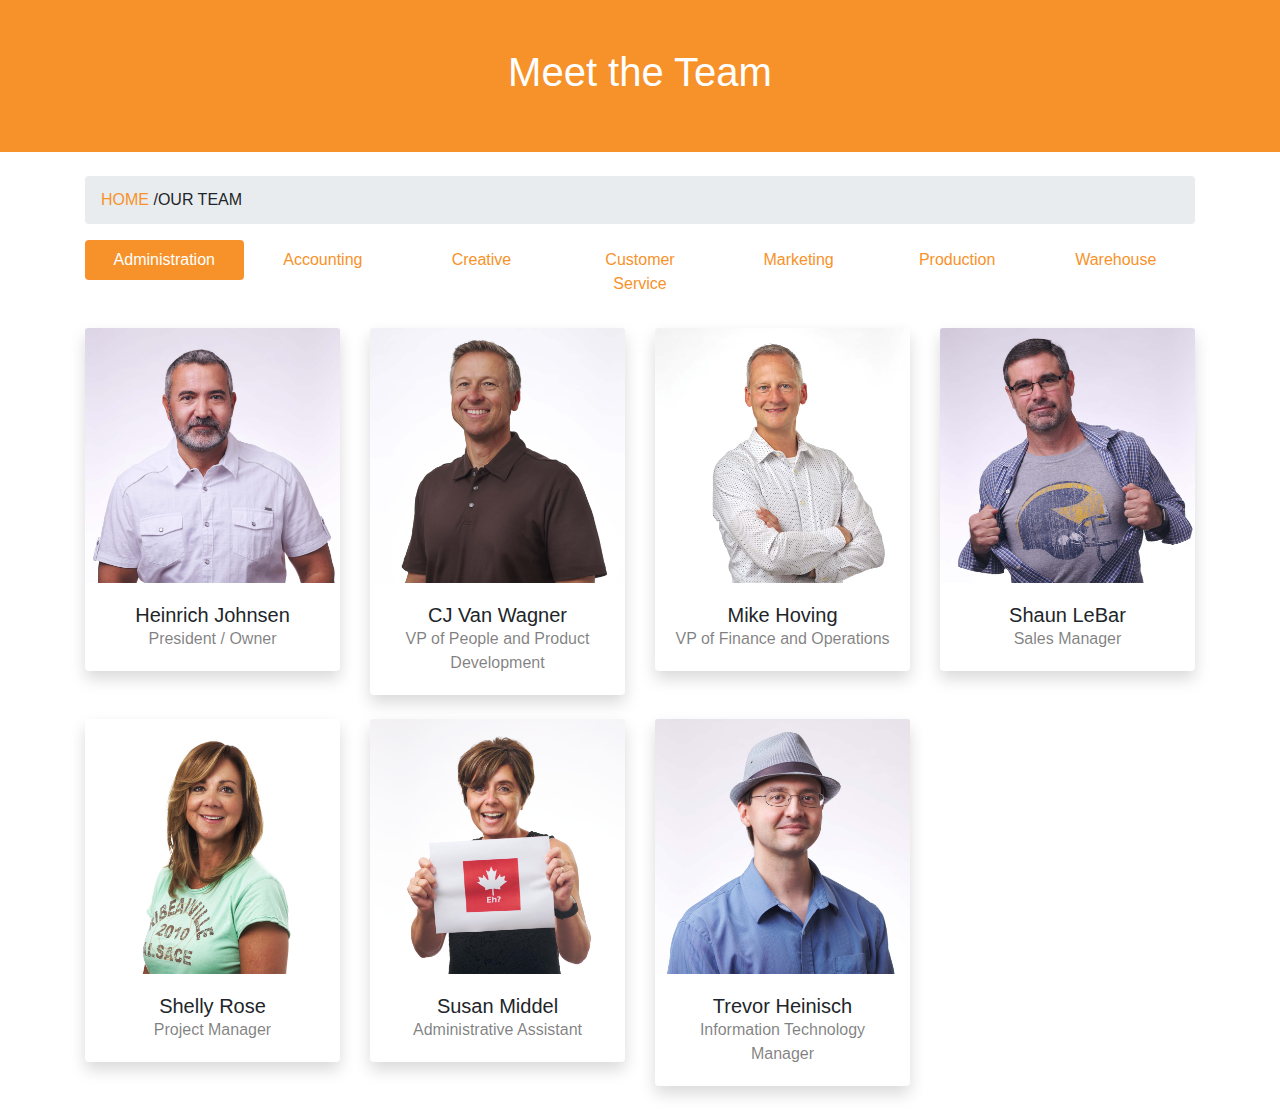
==== index.html @ 10b2dfbf "Add files via upload" ====
<!DOCTYPE html>
<html lang="en">

  <head>
    <!-- Required meta tags -->
    <meta charset="utf-8">
    <meta name="viewport" content="width=device-width, initial-scale=1, shrink-to-fit=no">

    <!-- Bootstrap CSS -->
    <link rel="stylesheet" href="https://stackpath.bootstrapcdn.com/bootstrap/4.3.1/css/bootstrap.min.css" integrity="sha384-ggOyR0iXCbMQv3Xipma34MD+dH/1fQ784/j6cY/iJTQUOhcWr7x9JvoRxT2MZw1T" crossorigin="anonymous">

	
    <link rel="stylesheet" href="style.css">
    <title>Meet the Team</title>
	<link rel="shortcut icon" href="https://www.christianartgifts.com/shopflow/img/favicon.ico">
  </head>
  <body>
  	<style type="text/css">
	    .card .card-img-alt {
	        display: none;
	        z-index: 99;
	    }
	    .card:hover .card-img-alt {
	        display: inline;
	    }
	    .card:hover .card-img-neu {
	        display: none;
	    }
		@media (max-width: 1020px) {
			#navDepartment {
				display: none;
			}
			#navDepartmentMobile {
				display: flex;
			}
		}
		@media (min-width: 1021px) {
			#navDepartment {
				display: flex;
			}
			#navDepartmentMobile {
				display: none;
			}
		}
	</style>
  
    <!-- Header -->
	<header class="bg-primary text-center py-5 mb-4">
	  <div class="container">
	    <h1 class="font-weight-light text-white">Meet the Team</h1>
	  </div>
	</header>
	
	<!-- Page Content -->
	
	<div class="container">
		<div id="banner-breadcrumb-top" class="content-banner banner-breadcrumb-top"></div>
		<ul class="breadcrumb hidden-phone" itemprop="breadcrumb">
            <li>
				<a href="/">HOME</a>
				<span class="divider">/</span>
			</li>
			<li class="active">
				OUR TEAM
			</li>
		</ul>
		<div id="banner-breadcrumb-bottom" class="content-banner banner-breadcrumb-bottom"></div>
		<!-- Desktop Tab Bar -->
		<ul id="navDepartment" class="nav nav-pills nav-justified">
			<li class="nav-item active"><a class="nav-link active" data-toggle="tab" href="#administration">Administration</a></li>
			<li class="nav-item"><a class="nav-link" data-toggle="tab" href="#accounting">Accounting</a></li>
		    <li class="nav-item"><a class="nav-link" data-toggle="tab" href="#creative">Creative</a></li>
		    <li class="nav-item"><a class="nav-link" data-toggle="tab" href="#customerService">Customer Service</a></li>
		    <li class="nav-item"><a class="nav-link" data-toggle="tab" href="#marketing">Marketing</a></li>
		    <li class="nav-item"><a class="nav-link" data-toggle="tab" href="#production">Production</a></li>
		    <li class="nav-item"><a class="nav-link" data-toggle="tab" href="#warehouse">Warehouse</a></li>
		</ul>
		<!-- End Desktop Tab Bar -->
		
		<!-- Mobile Tab Bar -->
		<ul id="navDepartmentMobile" class="nav nav-pills flex-column">
			<li class="nav-item active"><a class="nav-link active" data-toggle="tab" href="#administration">Administration</a></li>
			<li class="nav-item"><a class="nav-link" data-toggle="tab" href="#accounting">Accounting</a></li>
		    <li class="nav-item"><a class="nav-link" data-toggle="tab" href="#creative">Creative</a></li>
		    <li class="nav-item"><a class="nav-link" data-toggle="tab" href="#customerService">Customer Service</a></li>
		    <li class="nav-item"><a class="nav-link" data-toggle="tab" href="#marketing">Marketing</a></li>
		    <li class="nav-item"><a class="nav-link" data-toggle="tab" href="#production">Production</a></li>
		    <li class="nav-item"><a class="nav-link" data-toggle="tab" href="#warehouse">Warehouse</a></li>
		</ul>
		<!-- End Mobile Tab Bar -->
		
		<!-- Pictures -->
		<div class="tab-content">
			<!-- Administration -->
			<div id="administration" class="tab-pane fade in show active">
		  		<div class="row mt-4">
					<!-- Heinrich Johnsen -->
				    <div class="col-xl-3 col-md-6 mb-4">
				  		<div class="card border-0 shadow">
				    		<img src="CAG_EMPLOYEES_HEADSHOTS\administration\HEINRICH_JOHNSEN.jpg" class="card-img-top" alt="...">
				        	<div class="card-body text-center">
				      			<h5 class="card-title mb-0">Heinrich Johnsen</h5>
				      			<div class="card-text text-black-50">President / Owner</div>
				    		</div>
				  		</div>
					</div>
					<!-- CJ Van Wagner -->
				    <div class="col-xl-3 col-md-6 mb-4">
				  		<div class="card border-0 shadow">
				    		<img src="CAG_EMPLOYEES_HEADSHOTS\administration\CJ.jpg" class="card-img-top card-img-neu" alt="...">
				    		<img src="CAG_EMPLOYEES_HEADSHOTS\administration\CJ_2.jpg" class="card-img-top card-img-alt" alt="...">
				        	<div class="card-body text-center">
				      			<h5 class="card-title mb-0">CJ Van Wagner</h5>
				      			<div class="card-text text-black-50">VP of People and Product Development</div>
				    		</div>
				  		</div>
					</div>
					<!-- Mike Hoving -->
				    <div class="col-xl-3 col-md-6 mb-4">
				  		<div class="card border-0 shadow">
				    		<img src="CAG_EMPLOYEES_HEADSHOTS\administration\MIKE_HOVING.jpg" class="card-img-top" alt="...">
				        	<div class="card-body text-center">
				      			<h5 class="card-title mb-0">Mike Hoving</h5>
				      			<div class="card-text text-black-50">VP of Finance and Operations</div>
				    		</div>
				  		</div>
					</div>
					<!-- Shaun LeBar -->
				    <div class="col-xl-3 col-md-6 mb-4">
				  		<div class="card border-0 shadow">
				    		<img src="CAG_EMPLOYEES_HEADSHOTS\administration\SHAUN_LeBAR.jpg" class="card-img-top" alt="...">
				        	<div class="card-body text-center">
				      			<h5 class="card-title mb-0">Shaun LeBar</h5>
				      			<div class="card-text text-black-50">Sales Manager</div>
				    		</div>
				  		</div>
					</div>
					<!-- Shelly Rose -->
				    <div class="col-xl-3 col-md-6 mb-4">
				  		<div class="card border-0 shadow">
				    		<img src="CAG_EMPLOYEES_HEADSHOTS\administration\SHELLY_ROSE.jpg" class="card-img-top card-img-neu" alt="...">
				    		<img src="CAG_EMPLOYEES_HEADSHOTS\administration\SHELLY_ROSE_2.jpg" class="card-img-top card-img-alt" alt="...">
				        	<div class="card-body text-center">
				      			<h5 class="card-title mb-0">Shelly Rose</h5>
				      			<div class="card-text text-black-50">Project Manager</div>
				    		</div>
				  		</div>
					</div>
					<!-- Susan Middel -->
				    <div class="col-xl-3 col-md-6 mb-4">
				  		<div class="card border-0 shadow">
				    		<img src="CAG_EMPLOYEES_HEADSHOTS\administration\SUSAN_MIDDEL.jpg" class="card-img-top" alt="...">
				        	<div class="card-body text-center">
				      			<h5 class="card-title mb-0">Susan Middel</h5>
				      			<div class="card-text text-black-50">Administrative Assistant</div>
				    		</div>
				  		</div>
					</div>
					<!-- Trevor Heinisch -->
				    <div class="col-xl-3 col-md-6 mb-4">
				  		<div class="card border-0 shadow">
				    		<img src="CAG_EMPLOYEES_HEADSHOTS\administration\TREVOR_HEINISCH.jpg" class="card-img-top" alt="...">
				        	<div class="card-body text-center">
				      			<h5 class="card-title mb-0">Trevor Heinisch</h5>
				      			<div class="card-text text-black-50">Information Technology Manager</div>
				    		</div>
				  		</div>
					</div>
				</div>
		    </div>
			<!-- Accounting -->
			<div id="accounting" class="tab-pane fade">
		  		<div class="row mt-4">
					<!-- Evelyn Szczepanik -->
				    <div class="col-xl-3 col-md-6 mb-4">
				  		<div class="card border-0 shadow">
				    		<img src="CAG_EMPLOYEES_HEADSHOTS\accounting\EVELYN_SZXZEPANIK.jpg" class="card-img-top" alt="...">
				        	<div class="card-body text-center">
				      			<h5 class="card-title mb-0">Evelyn Szczepanik</h5>
				      			<div class="card-text text-black-50">Accounts Receivable</div>
				    		</div>
				  		</div>
					</div>
					<!-- Lettie Van Wyk -->
				    <div class="col-xl-3 col-md-6 mb-4">
				  		<div class="card border-0 shadow">
				    		<img src="CAG_EMPLOYEES_HEADSHOTS\accounting\LETTIE_VanWyk.jpg" class="card-img-top" alt="...">
				        	<div class="card-body text-center">
				      			<h5 class="card-title mb-0">Lettie Van Wyk</h5>
				      			<div class="card-text text-black-50">Accounting Assistant</div>
				    		</div>
				  		</div>
					</div>
				</div>
		    </div>
			<!-- Creative -->
			<div id="creative" class="tab-pane fade">
		  		<div class="row mt-4">
					<!-- Allison Sowers -->
				    <div class="col-xl-3 col-md-6 mb-4">
				  		<div class="card border-0 shadow">
				    		<img src="CAG_EMPLOYEES_HEADSHOTS\creative\ALISON_SOWERS.jpg" class="card-img-top" alt="...">
				        	<div class="card-body text-center">
				      			<h5 class="card-title mb-0">Allison Sowers</h5>
				      			<div class="card-text text-black-50">Designer</div>
				    		</div>
				  		</div>
					</div>
					<!-- Brad Miedema -->
				    <div class="col-xl-3 col-md-6 mb-4">
				  		<div class="card border-0 shadow">
				    		<img src="CAG_EMPLOYEES_HEADSHOTS\creative\BRAD_MIEDEMA.jpg" class="card-img-top" alt="...">
				        	<div class="card-body text-center">
				      			<h5 class="card-title mb-0">Brad Miedema</h5>
				      			<div class="card-text text-black-50">Art Director</div>
				    		</div>
				  		</div>
					</div>
					<!-- Erin Simula -->
				    <div class="col-xl-3 col-md-6 mb-4">
				  		<div class="card border-0 shadow">
				    		<img src="CAG_EMPLOYEES_HEADSHOTS\creative\ERIN_SIMULA.jpg" class="card-img-top card-img-neu" alt="...">
				    		<img src="CAG_EMPLOYEES_HEADSHOTS\MUGSHOTS\creative\ERIN_SIMULA.jpg" class="card-img-top card-img-alt" alt="...">
				        	<div class="card-body text-center">
				      			<h5 class="card-title mb-0">Erin Simula</h5>
				      			<div class="card-text text-black-50">Designer</div>
				    		</div>
				  		</div>
					</div>
					<!-- Greg Heck -->
				    <div class="col-xl-3 col-md-6 mb-4">
				  		<div class="card border-0 shadow">
				    		<img src="CAG_EMPLOYEES_HEADSHOTS\creative\GREG_HECK.jpg" class="card-img-top" alt="...">
				        	<div class="card-body text-center">
				      			<h5 class="card-title mb-0">Greg Heck</h5>
				      			<div class="card-text text-black-50">Photographer</div>
				    		</div>
				  		</div>
					</div>
					<!-- Staci Bryant -->
				    <div class="col-xl-3 col-md-6 mb-4">
				  		<div class="card border-0 shadow">
				    		<img src="CAG_EMPLOYEES_HEADSHOTS\creative\STACI_BRYANT.jpg" class="card-img-top card-img-neu" alt="...">
				    		<img src="CAG_EMPLOYEES_HEADSHOTS\creative\STACI_BRYANT_2.jpg" class="card-img-top card-img-alt" alt="...">
				        	<div class="card-body text-center">
				      			<h5 class="card-title mb-0">Staci Bryant</h5>
				      			<div class="card-text text-black-50">Designer / Superwoman</div>
				    		</div>
				  		</div>
					</div>
				</div>
		    </div>
			<!-- Customer Service -->
			<div id="customerService" class="tab-pane fade">
		  		<div class="row mt-4">
					<!-- Christina Okesson -->
				    <div class="col-xl-3 col-md-6 mb-4">
				  		<div class="card border-0 shadow">
				    		<img src="CAG_EMPLOYEES_HEADSHOTS\customerService\CHRISTINA_OKESSON.jpg" class="card-img-top" alt="...">
				        	<div class="card-body text-center">
				      			<h5 class="card-title mb-0">Christina Okesson</h5>
				      			<div class="card-text text-black-50">Customer Service Representative</div>
				    		</div>
				  		</div>
					</div>
					<!-- Erica Yoneyama -->
				    <div class="col-xl-3 col-md-6 mb-4">
				  		<div class="card border-0 shadow">
				    		<img src="CAG_EMPLOYEES_HEADSHOTS\customerService\ERICA_YONEYAMA.jpg" class="card-img-top" alt="...">
				        	<div class="card-body text-center">
				      			<h5 class="card-title mb-0">Erica Yoneyama</h5>
				      			<div class="card-text text-black-50">Customer Service Representative</div>
				    		</div>
				  		</div>
					</div>
					<!-- James Snyder -->
				    <div class="col-xl-3 col-md-6 mb-4">
				  		<div class="card border-0 shadow">
				    		<img src="CAG_EMPLOYEES_HEADSHOTS\customerService\JAMES_SNYDER.jpg" class="card-img-top" alt="...">
				        	<div class="card-body text-center">
				      			<h5 class="card-title mb-0">Jim Snyder</h5>
				      			<div class="card-text text-black-50">Customer Service Representative</div>
				    		</div>
				  		</div>
					</div>
					<!-- Kelly Glancey -->
				    <div class="col-xl-3 col-md-6 mb-4">
				  		<div class="card border-0 shadow">
				    		<img src="CAG_EMPLOYEES_HEADSHOTS\customerService\KELLY_GLANCEY.jpg" class="card-img-top" alt="...">
				        	<div class="card-body text-center">
				      			<h5 class="card-title mb-0">Kelly Glancey</h5>
				      			<div class="card-text text-black-50">Key Accounts Manager</div>
				    		</div>
				  		</div>
					</div>
				</div>
		    </div>
			<!-- Marketing -->
			<div id="marketing" class="tab-pane fade">
		  		<div class="row mt-4">
					<!-- Eden Parker -->
				    <div class="col-xl-3 col-md-6 mb-4">
				  		<div class="card border-0 shadow">
				    		<img src="CAG_EMPLOYEES_HEADSHOTS\marketing\EDEN_PARKER.jpg" class="card-img-top card-img-neu" alt="...">
				    		<img src="CAG_EMPLOYEES_HEADSHOTS\marketing\EDEN_PARKER_2.jpg" class="card-img-top card-img-alt" alt="...">
				        	<div class="card-body text-center">
				      			<h5 class="card-title mb-0">Eden Parker</h5>
				      			<div class="card-text text-black-50">Bibles.net Coordinator</div>
				    		</div>
				  		</div>
					</div>
					<!-- Lisa Rica -->
				    <div class="col-xl-3 col-md-6 mb-4">
				  		<div class="card border-0 shadow">
				    		<img src="CAG_EMPLOYEES_HEADSHOTS\marketing\LISA_RICE.jpg" class="card-img-top" alt="...">
				        	<div class="card-body text-center">
				      			<h5 class="card-title mb-0">Lisa Rice</h5>
				      			<div class="card-text text-black-50">Marketing Manager</div>
				    		</div>
				  		</div>
					</div>
					<!-- Scott Johnson -->
				    <div class="col-xl-3 col-md-6 mb-4">
				  		<div class="card border-0 shadow">
				    		<img src="CAG_EMPLOYEES_HEADSHOTS\marketing\SCOTT_JOHNSON.jpg" class="card-img-top" alt="...">
				        	<div class="card-body text-center">
				      			<h5 class="card-title mb-0">Scott Johnson</h5>
				      			<div class="card-text text-black-50">Marketing Intern</div>
				    		</div>
				  		</div>
					</div>
				</div>
		    </div>
			<!-- Production -->
			<div id="production" class="tab-pane fade">
		  		<div class="row mt-4">
					<!-- Debbie Christensen -->
				    <div class="col-xl-3 col-md-6 mb-4">
				  		<div class="card border-0 shadow">
				    		<img src="CAG_EMPLOYEES_HEADSHOTS\production\DEBBIE_CHRISTENSEN.jpg" class="card-img-top" alt="...">
				        	<div class="card-body text-center">
				      			<h5 class="card-title mb-0">Debbie Christensen</h5>
				      			<div class="card-text text-black-50">Proofreader / Editor</div>
				    		</div>
				  		</div>
					</div>
					<!-- Kathleen Kepley -->
				    <div class="col-xl-3 col-md-6 mb-4">
				  		<div class="card border-0 shadow">
				    		<img src="CAG_EMPLOYEES_HEADSHOTS\production\KATHLEEN_KEPLEY.jpg" class="card-img-top" alt="...">
				        	<div class="card-body text-center">
				      			<h5 class="card-title mb-0">Kathleen Kepley</h5>
				      			<div class="card-text text-black-50">Custom Project Coordinator</div>
				    		</div>
				  		</div>
					</div>
					<!-- Vikki McCallister -->
				    <div class="col-xl-3 col-md-6 mb-4">
				  		<div class="card border-0 shadow">
				    		<img src="CAG_EMPLOYEES_HEADSHOTS\production\VIKKI_McCallister.jpg" class="card-img-top" alt="...">
				        	<div class="card-body text-center">
				      			<h5 class="card-title mb-0">Vikki McCallister</h5>
				      			<div class="card-text text-black-50">Product Manager</div>
				    		</div>
				  		</div>
					</div>
				</div>
		    </div>
			<!-- Warehouse -->
			<div id="warehouse" class="tab-pane fade">
		  		<div class="row mt-4">
					<!-- Alejandra Casimiro -->
				    <div class="col-xl-3 col-md-6 mb-4">
				  		<div class="card border-0 shadow">
				    		<img src="CAG_EMPLOYEES_HEADSHOTS\warehouse\ALEJANDRA_CASIMIRO.jpg" class="card-img-top" alt="...">
				        	<div class="card-body text-center">
				      			<h5 class="card-title mb-0">Alex Casimiro</h5>
				      			<div class="card-text text-black-50">Picker</div>
				    		</div>
				  		</div>
					</div>
					<!-- Cheilyn Villegas -->
				    <div class="col-xl-3 col-md-6 mb-4">
				  		<div class="card border-0 shadow">
				    		<img src="CAG_EMPLOYEES_HEADSHOTS\warehouse\CHEILN_VILLEGAS.jpg" class="card-img-top" alt="...">
				        	<div class="card-body text-center">
				      			<h5 class="card-title mb-0">Cheilyn Villegas</h5>
				      			<div class="card-text text-black-50">Picker</div>
				    		</div>
				  		</div>
					</div>
					<!-- Dan Clawson -->
				    <div class="col-xl-3 col-md-6 mb-4">
				  		<div class="card border-0 shadow">
				    		<img src="CAG_EMPLOYEES_HEADSHOTS\warehouse\DAN_CLAWSON.jpg" class="card-img-top" alt="...">
				        	<div class="card-body text-center">
				      			<h5 class="card-title mb-0">Dan Clawson</h5>
				      			<div class="card-text text-black-50">Shipping Associate</div>
				    		</div>
				  		</div>
					</div>
					<!-- David Carpenter -->
				    <div class="col-xl-3 col-md-6 mb-4">
				  		<div class="card border-0 shadow">
				    		<img src="CAG_EMPLOYEES_HEADSHOTS\warehouse\DAVID_CARPENTER.jpg" class="card-img-top" alt="...">
				        	<div class="card-body text-center">
				      			<h5 class="card-title mb-0">David Carpenter</h5>
				      			<div class="card-text text-black-50">Material Handler</div>
				    		</div>
				  		</div>
					</div>
					<!-- Delores Escobedo -->
				    <div class="col-xl-3 col-md-6 mb-4">
				  		<div class="card border-0 shadow">
				    		<img src="CAG_EMPLOYEES_HEADSHOTS\warehouse\DELORES_ESCOBEDO.jpg" class="card-img-top" alt="...">
				        	<div class="card-body text-center">
				      			<h5 class="card-title mb-0">Dolores Escobedo</h5>
				      			<div class="card-text text-black-50">Picker</div>
				    		</div>
				  		</div>
					</div>
					<!-- Fernando Hernandez -->
				    <div class="col-xl-3 col-md-6 mb-4">
				  		<div class="card border-0 shadow">
				    		<img src="CAG_EMPLOYEES_HEADSHOTS\warehouse\FERNANDO_HERNANDEZ.jpg" class="card-img-top" alt="...">
				        	<div class="card-body text-center">
				      			<h5 class="card-title mb-0">Fernando Hernandez</h5>
				      			<div class="card-text text-black-50">Material Handler</div>
				    		</div>
				  		</div>
					</div>
					<!-- Haslyn Broberg -->
				    <div class="col-xl-3 col-md-6 mb-4">
				  		<div class="card border-0 shadow">
				    		<img src="CAG_EMPLOYEES_HEADSHOTS\warehouse\HASLYN_BROBERG.jpg" class="card-img-top" alt="...">
				        	<div class="card-body text-center">
				      			<h5 class="card-title mb-0">Haslyn Broberg</h5>
				      			<div class="card-text text-black-50">Assembly</div>
				    		</div>
				  		</div>
					</div>
					<!-- Jessica Sanchez -->
				    <div class="col-xl-3 col-md-6 mb-4">
				  		<div class="card border-0 shadow">
				    		<img src="CAG_EMPLOYEES_HEADSHOTS\warehouse\JESSICA_SANCHEZ.jpg" class="card-img-top" alt="...">
				        	<div class="card-body text-center">
				      			<h5 class="card-title mb-0">Jessica Sanchez</h5>
				      			<div class="card-text text-black-50">Picker</div>
				    		</div>
				  		</div>
					</div>
					<!-- James Catalano -->
				    <div class="col-xl-3 col-md-6 mb-4">
				  		<div class="card border-0 shadow">
				    		<img src="CAG_EMPLOYEES_HEADSHOTS\warehouse\JAMES_CATALANO.jpg" class="card-img-top" alt="...">
				        	<div class="card-body text-center">
				      			<h5 class="card-title mb-0">Jim Catalano</h5>
				      			<div class="card-text text-black-50">Senior Order Picker</div>
				    		</div>
				  		</div>
					</div>
					<!-- Jimmy Woosley -->
				    <div class="col-xl-3 col-md-6 mb-4">
				  		<div class="card border-0 shadow">
				    		<img src="CAG_EMPLOYEES_HEADSHOTS\warehouse\JIMMY_WOOSLEY.jpg" class="card-img-top" alt="...">
				        	<div class="card-body text-center">
				      			<h5 class="card-title mb-0">Jim Woosley</h5>
				      			<div class="card-text text-black-50">Material Handler</div>
				    		</div>
				  		</div>
					</div>
					<!-- Jorge Nieves -->
				    <div class="col-xl-3 col-md-6 mb-4">
				  		<div class="card border-0 shadow">
				    		<img src="CAG_EMPLOYEES_HEADSHOTS\warehouse\JORGE_NIEVES.jpg" class="card-img-top" alt="...">
				        	<div class="card-body text-center">
				      			<h5 class="card-title mb-0">Jorge Nieves</h5>
				      			<div class="card-text text-black-50">Forklift Operator</div>
				    		</div>
				  		</div>
					</div>
					<!-- Juana Moreno -->
				    <div class="col-xl-3 col-md-6 mb-4">
				  		<div class="card border-0 shadow">
				    		<img src="CAG_EMPLOYEES_HEADSHOTS\warehouse\JUANA_MORENO.jpg" class="card-img-top" alt="...">
				        	<div class="card-body text-center">
				      			<h5 class="card-title mb-0">Juana Moreno</h5>
				      			<div class="card-text text-black-50">Picker</div>
				    		</div>
				  		</div>
					</div>
					<!-- Julia Amado -->
				    <div class="col-xl-3 col-md-6 mb-4">
				  		<div class="card border-0 shadow">
				    		<img src="CAG_EMPLOYEES_HEADSHOTS\warehouse\JULIA_AMADO.jpg" class="card-img-top" alt="...">
				        	<div class="card-body text-center">
				      			<h5 class="card-title mb-0">Julia Amado</h5>
				      			<div class="card-text text-black-50">Picker</div>
				    		</div>
				  		</div>
					</div>
					<!-- Laurie Wieringa -->
				    <div class="col-xl-3 col-md-6 mb-4">
				  		<div class="card border-0 shadow">
				    		<img src="CAG_EMPLOYEES_HEADSHOTS\warehouse\LAURIE_WIERINGA.jpg" class="card-img-top" alt="...">
				        	<div class="card-body text-center">
				      			<h5 class="card-title mb-0">Laurie Wieringa</h5>
				      			<div class="card-text text-black-50">Receiving</div>
				    		</div>
				  		</div>
					</div>
					<!-- Luis Diaz -->
				    <div class="col-xl-3 col-md-6 mb-4">
				  		<div class="card border-0 shadow">
				    		<img src="CAG_EMPLOYEES_HEADSHOTS\warehouse\LUIS_DIAZ.jpg" class="card-img-top" alt="...">
				        	<div class="card-body text-center">
				      			<h5 class="card-title mb-0">Luis Diaz</h5>
				      			<div class="card-text text-black-50">Picker</div>
				    		</div>
				  		</div>
					</div>
					<!-- Maria Carpenter -->
				    <div class="col-xl-3 col-md-6 mb-4">
				  		<div class="card border-0 shadow">
				    		<img src="CAG_EMPLOYEES_HEADSHOTS\warehouse\MARIA_CARPENTER.jpg" class="card-img-top" alt="...">
				        	<div class="card-body text-center">
				      			<h5 class="card-title mb-0">Maria Carpenter</h5>
				      			<div class="card-text text-black-50">Assembly</div>
				    		</div>
				  		</div>
					</div>
					<!-- Matt Hayre -->
				    <div class="col-xl-3 col-md-6 mb-4">
				  		<div class="card border-0 shadow">
				    		<img src="CAG_EMPLOYEES_HEADSHOTS\warehouse\MATT_HAYRE.jpg" class="card-img-top" alt="...">
				        	<div class="card-body text-center">
				      			<h5 class="card-title mb-0">Matt Hayre</h5>
				      			<div class="card-text text-black-50">Inventory Lead</div>
				    		</div>
				  		</div>
					</div>
					<!-- Myriam Oquendo -->
				    <div class="col-xl-3 col-md-6 mb-4">
				  		<div class="card border-0 shadow">
				    		<img src="CAG_EMPLOYEES_HEADSHOTS\warehouse\MYRIAM_OQUENDO.jpg" class="card-img-top" alt="...">
				        	<div class="card-body text-center">
				      			<h5 class="card-title mb-0">Myriam Oquendo</h5>
				      			<div class="card-text text-black-50">Shipping</div>
				    		</div>
				  		</div>
					</div>
					<!-- Nancy Kershaw -->
				    <div class="col-xl-3 col-md-6 mb-4">
				  		<div class="card border-0 shadow">
				    		<img src="CAG_EMPLOYEES_HEADSHOTS\warehouse\NANCY_KERSHAW.jpg" class="card-img-top" alt="...">
				        	<div class="card-body text-center">
				      			<h5 class="card-title mb-0">Nancy Kershaw</h5>
				      			<div class="card-text text-black-50">Shipping</div>
				    		</div>
				  		</div>
					</div>
					<!-- Edward Herbert -->
				    <div class="col-xl-3 col-md-6 mb-4">
				  		<div class="card border-0 shadow">
				    		<img src="CAG_EMPLOYEES_HEADSHOTS\warehouse\EDWARD_HERBERT.jpg" class="card-img-top" alt="...">
				        	<div class="card-body text-center">
				      			<h5 class="card-title mb-0">Ned Herbert</h5>
				      			<div class="card-text text-black-50">Packer</div>
				    		</div>
				  		</div>
					</div>
					<!-- Rafe Kiely -->
				    <div class="col-xl-3 col-md-6 mb-4">
				  		<div class="card border-0 shadow">
				    		<img src="CAG_EMPLOYEES_HEADSHOTS\warehouse\RAFE_KIELY.jpg" class="card-img-top" alt="...">
				        	<div class="card-body text-center">
				      			<h5 class="card-title mb-0">Rafe Kiely</h5>
				      			<div class="card-text text-black-50">Logistics Analyst</div>
				    		</div>
				  		</div>
					</div>
					<!-- Ron Wisser -->
				    <div class="col-xl-3 col-md-6 mb-4">
				  		<div class="card border-0 shadow">
				    		<img src="CAG_EMPLOYEES_HEADSHOTS\warehouse\RON_WISSER_2.jpg" class="card-img-top card-img-neu" alt="...">
				    		<img src="CAG_EMPLOYEES_HEADSHOTS\warehouse\RON_WISSER.jpg" class="card-img-top card-img-alt" alt="...">
				        	<div class="card-body text-center">
				      			<h5 class="card-title mb-0">Ron Wisser</h5>
				      			<div class="card-text text-black-50">Warehouse Manager</div>
				    		</div>
				  		</div>
					</div>
					<!-- Rosa Ornelas -->
				    <div class="col-xl-3 col-md-6 mb-4">
				  		<div class="card border-0 shadow">
				    		<img src="CAG_EMPLOYEES_HEADSHOTS\warehouse\ROSA_ORNELAS.jpg" class="card-img-top" alt="...">
				        	<div class="card-body text-center">
				      			<h5 class="card-title mb-0">Rosa Ornelas</h5>
				      			<div class="card-text text-black-50">Assembly</div>
				    		</div>
				  		</div>
					</div>
					<!-- Rosemary Aguilar -->
				    <div class="col-xl-3 col-md-6 mb-4">
				  		<div class="card border-0 shadow">
				    		<img src="CAG_EMPLOYEES_HEADSHOTS\warehouse\ROSEMARY_AGUILAR.jpg" class="card-img-top" alt="...">
				        	<div class="card-body text-center">
				      			<h5 class="card-title mb-0">Rosemary Aguilar</h5>
				      			<div class="card-text text-black-50">Picker</div>
				    		</div>
				  		</div>
					</div>
					<!-- Susan Urbin -->
				    <div class="col-xl-3 col-md-6 mb-4">
				  		<div class="card border-0 shadow">
				    		<img src="CAG_EMPLOYEES_HEADSHOTS\warehouse\SUSAN_URBIN.jpg" class="card-img-top" alt="...">
				        	<div class="card-body text-center">
				      			<h5 class="card-title mb-0">Susan Urbin</h5>
				      			<div class="card-text text-black-50">Picker</div>
				    		</div>
				  		</div>
					</div>
				</div>
		    </div>
			<!-- End Pictures -->
		</div>
	</div>
	
    <script src="https://code.jquery.com/jquery-3.3.1.slim.min.js" integrity="sha384-q8i/X+965DzO0rT7abK41JStQIAqVgRVzpbzo5smXKp4YfRvH+8abtTE1Pi6jizo" crossorigin="anonymous"></script>
    <script src="https://cdnjs.cloudflare.com/ajax/libs/popper.js/1.14.7/umd/popper.min.js" integrity="sha384-UO2eT0CpHqdSJQ6hJty5KVphtPhzWj9WO1clHTMGa3JDZwrnQq4sF86dIHNDz0W1" crossorigin="anonymous"></script>
    <script src="https://stackpath.bootstrapcdn.com/bootstrap/4.3.1/js/bootstrap.min.js" integrity="sha384-JjSmVgyd0p3pXB1rRibZUAYoIIy6OrQ6VrjIEaFf/nJGzIxFDsf4x0xIM+B07jRM" crossorigin="anonymous"></script>
	<script type="text/javascript" src="bootstrap-tabcollapse.js"></script>
	<script type="text/javascript">
		$(window).on('resize scroll load unload', function(){
      		var win = $(this); //this = window
      		if ($(window).width() < 1020) {
   				$('#navDepartmentVoid').tabCollapse();
			}
		});
	</script>
  </body>
</html>
---- style.css ----
.bg-primary {
	background-color: #F7922B!important;
}
.nav-pills .nav-link.active, .nav-pills .show>.nav-link {
    color: #fff;
    background-color: #F7922B!important;
}
a {
    color: #F7922B;
    text-decoration: none;
    background-color: transparent;
}
	a:hover {
	    color: #F7922B;
	    text-decoration: underline;
	}

.segmented-control {
  position: relative;
  display: inline-block;
  border: 1px solid currentColor;
  font-style: normal;
  font-weight: normal;
  text-decoration: none;
  overflow: hidden;
  margin: .8em auto;
  -moz-border-radius: 2px;
  -webkit-border-radius: 2px;
  border-radius: 2px;
  -moz-box-sizing: border-box;
  -webkit-box-sizing: border-box;
  box-sizing: border-box;
  -moz-user-select: -moz-none;
  -ms-user-select: none;
  -webkit-user-select: none;
  user-select: none;
  -moz-transition-duration: 0.8s;
  -o-transition-duration: 0.8s;
  -webkit-transition-duration: 0.8s;
  transition-duration: 0.8s;
  -moz-transition-timing-function: cubic-bezier(0.445, 0.05, 0.55, 0.95);
  -o-transition-timing-function: cubic-bezier(0.445, 0.05, 0.55, 0.95);
  -webkit-transition-timing-function: cubic-bezier(0.445, 0.05, 0.55, 0.95);
  transition-timing-function: cubic-bezier(0.445, 0.05, 0.55, 0.95);
  -webkit-tap-highlight-color: transparent;
}
.segmented-control > input {
  position: absolute;
  left: -10000px;
  opacity: 0;
}
.segmented-control > input[type='checkbox'] ~ label {
  -moz-transition-duration: 0;
  -o-transition-duration: 0;
  -webkit-transition-duration: 0;
  transition-duration: 0;
}
.segmented-control > input[type='checkbox'] ~ label:before {
  opacity: 0;
}
.segmented-control > input:disabled:nth-child(1) ~ label:nth-of-type(1) {
  opacity: 0.3;
  cursor: not-allowed;
}
.segmented-control > input:nth-child(1):checked ~ label:nth-of-type(1):after, .segmented-control > input:nth-child(1):checked ~ label:nth-of-type(1):before {
  opacity: 1;
}
.segmented-control > input:nth-child(1):checked ~ label:first-of-type:nth-last-of-type(1):after, .segmented-control > input:nth-child(1):checked ~ label:first-of-type:nth-last-of-type(1):before, .segmented-control > input:nth-child(1):checked ~ label:first-of-type:nth-last-of-type(1) ~ label:after, .segmented-control > input:nth-child(1):checked ~ label:first-of-type:nth-last-of-type(1) ~ label:before {
  left: 0%;
}
.segmented-control > input:nth-child(1):checked ~ label:first-of-type:nth-last-of-type(2):after, .segmented-control > input:nth-child(1):checked ~ label:first-of-type:nth-last-of-type(2):before, .segmented-control > input:nth-child(1):checked ~ label:first-of-type:nth-last-of-type(2) ~ label:after, .segmented-control > input:nth-child(1):checked ~ label:first-of-type:nth-last-of-type(2) ~ label:before {
  left: 0%;
}
.segmented-control > input:nth-child(1):checked ~ label:first-of-type:nth-last-of-type(3):after, .segmented-control > input:nth-child(1):checked ~ label:first-of-type:nth-last-of-type(3):before, .segmented-control > input:nth-child(1):checked ~ label:first-of-type:nth-last-of-type(3) ~ label:after, .segmented-control > input:nth-child(1):checked ~ label:first-of-type:nth-last-of-type(3) ~ label:before {
  left: 0%;
}
.segmented-control > input:nth-child(1):checked ~ label:first-of-type:nth-last-of-type(4):after, .segmented-control > input:nth-child(1):checked ~ label:first-of-type:nth-last-of-type(4):before, .segmented-control > input:nth-child(1):checked ~ label:first-of-type:nth-last-of-type(4) ~ label:after, .segmented-control > input:nth-child(1):checked ~ label:first-of-type:nth-last-of-type(4) ~ label:before {
  left: 0%;
}
.segmented-control > input:disabled:nth-child(2) ~ label:nth-of-type(2) {
  opacity: 0.3;
  cursor: not-allowed;
}
.segmented-control > input:nth-child(2):checked ~ label:nth-of-type(2):after, .segmented-control > input:nth-child(2):checked ~ label:nth-of-type(2):before {
  opacity: 1;
}
.segmented-control > input:nth-child(2):checked ~ label:first-of-type:nth-last-of-type(2):after, .segmented-control > input:nth-child(2):checked ~ label:first-of-type:nth-last-of-type(2):before, .segmented-control > input:nth-child(2):checked ~ label:first-of-type:nth-last-of-type(2) ~ label:after, .segmented-control > input:nth-child(2):checked ~ label:first-of-type:nth-last-of-type(2) ~ label:before {
  left: 50%;
}
.segmented-control > input:nth-child(2):checked ~ label:first-of-type:nth-last-of-type(3):after, .segmented-control > input:nth-child(2):checked ~ label:first-of-type:nth-last-of-type(3):before, .segmented-control > input:nth-child(2):checked ~ label:first-of-type:nth-last-of-type(3) ~ label:after, .segmented-control > input:nth-child(2):checked ~ label:first-of-type:nth-last-of-type(3) ~ label:before {
  left: 33.33333%;
}
.segmented-control > input:nth-child(2):checked ~ label:first-of-type:nth-last-of-type(4):after, .segmented-control > input:nth-child(2):checked ~ label:first-of-type:nth-last-of-type(4):before, .segmented-control > input:nth-child(2):checked ~ label:first-of-type:nth-last-of-type(4) ~ label:after, .segmented-control > input:nth-child(2):checked ~ label:first-of-type:nth-last-of-type(4) ~ label:before {
  left: 25%;
}
.segmented-control > input:disabled:nth-child(3) ~ label:nth-of-type(3) {
  opacity: 0.3;
  cursor: not-allowed;
}
.segmented-control > input:nth-child(3):checked ~ label:nth-of-type(3):after, .segmented-control > input:nth-child(3):checked ~ label:nth-of-type(3):before {
  opacity: 1;
}
.segmented-control > input:nth-child(3):checked ~ label:first-of-type:nth-last-of-type(3):after, .segmented-control > input:nth-child(3):checked ~ label:first-of-type:nth-last-of-type(3):before, .segmented-control > input:nth-child(3):checked ~ label:first-of-type:nth-last-of-type(3) ~ label:after, .segmented-control > input:nth-child(3):checked ~ label:first-of-type:nth-last-of-type(3) ~ label:before {
  left: 66.66667%;
}
.segmented-control > input:nth-child(3):checked ~ label:first-of-type:nth-last-of-type(4):after, .segmented-control > input:nth-child(3):checked ~ label:first-of-type:nth-last-of-type(4):before, .segmented-control > input:nth-child(3):checked ~ label:first-of-type:nth-last-of-type(4) ~ label:after, .segmented-control > input:nth-child(3):checked ~ label:first-of-type:nth-last-of-type(4) ~ label:before {
  left: 50%;
}
.segmented-control > input:disabled:nth-child(4) ~ label:nth-of-type(4) {
  opacity: 0.3;
  cursor: not-allowed;
}
.segmented-control > input:nth-child(4):checked ~ label:nth-of-type(4):after, .segmented-control > input:nth-child(4):checked ~ label:nth-of-type(4):before {
  opacity: 1;
}
.segmented-control > input:nth-child(4):checked ~ label:first-of-type:nth-last-of-type(4):after, .segmented-control > input:nth-child(4):checked ~ label:first-of-type:nth-last-of-type(4):before, .segmented-control > input:nth-child(4):checked ~ label:first-of-type:nth-last-of-type(4) ~ label:after, .segmented-control > input:nth-child(4):checked ~ label:first-of-type:nth-last-of-type(4) ~ label:before {
  left: 75%;
}
.segmented-control > label {
  display: inline-block;
  padding: 0 .71em;
  cursor: pointer;
  float: left;
  line-height: 3em;
  font-style: inherit;
  font-weight: inherit;
  text-decoration: inherit;
  -moz-transition-property: none;
  -o-transition-property: none;
  -webkit-transition-property: none;
  transition-property: none;
  -moz-transition-duration: inherit;
  -o-transition-duration: inherit;
  -webkit-transition-duration: inherit;
  transition-duration: inherit;
  -moz-transition-timing-function: inherit;
  -o-transition-timing-function: inherit;
  -webkit-transition-timing-function: inherit;
  transition-timing-function: inherit;
}
.segmented-control > label:before, .segmented-control > label:after {
  position: absolute;
  left: 0;
  top: 0;
  width: 100%;
  height: 100%;
  pointer-events: none;
}
.segmented-control > label:after {
  color: white;
  content: attr(data-value);
  text-align: center;
  padding: inherit;
  z-index: 10;
  font-style: inherit;
  text-decoration: inherit;
  font-weight: inherit;
  opacity: 0;
  -moz-transition-property: opacity, left;
  -o-transition-property: opacity, left;
  -webkit-transition-property: opacity, left;
  transition-property: opacity, left;
  -moz-transition-duration: inherit;
  -o-transition-duration: inherit;
  -webkit-transition-duration: inherit;
  transition-duration: inherit;
  -moz-transition-timing-function: inherit;
  -o-transition-timing-function: inherit;
  -webkit-transition-timing-function: inherit;
  transition-timing-function: inherit;
}
.segmented-control > label:after, .segmented-control > label {
  text-align: center;
  text-overflow: ellipsis;
  white-space: nowrap;
  overflow: hidden;
  -moz-box-sizing: border-box;
  -webkit-box-sizing: border-box;
  box-sizing: border-box;
}
.segmented-control > label:before {
  content: '';
  color: inherit;
  background: currentColor;
  -moz-transition-property: left;
  -o-transition-property: left;
  -webkit-transition-property: left;
  transition-property: left;
  -moz-transition-duration: inherit;
  -o-transition-duration: inherit;
  -webkit-transition-duration: inherit;
  transition-duration: inherit;
  -moz-transition-timing-function: inherit;
  -o-transition-timing-function: inherit;
  -webkit-transition-timing-function: inherit;
  transition-timing-function: inherit;
}
.segmented-control > label:first-of-type:nth-last-of-type(1), .segmented-control > label:first-of-type:nth-last-of-type(1):after, .segmented-control > label:first-of-type:nth-last-of-type(1):before, .segmented-control > label:first-of-type:nth-last-of-type(1) ~ label, .segmented-control > label:first-of-type:nth-last-of-type(1) ~ label:after, .segmented-control > label:first-of-type:nth-last-of-type(1) ~ label:before {
  width: 100%;
}
.segmented-control > label:first-of-type:nth-last-of-type(2), .segmented-control > label:first-of-type:nth-last-of-type(2):after, .segmented-control > label:first-of-type:nth-last-of-type(2):before, .segmented-control > label:first-of-type:nth-last-of-type(2) ~ label, .segmented-control > label:first-of-type:nth-last-of-type(2) ~ label:after, .segmented-control > label:first-of-type:nth-last-of-type(2) ~ label:before {
  width: 50%;
}
.segmented-control > label:first-of-type:nth-last-of-type(3), .segmented-control > label:first-of-type:nth-last-of-type(3):after, .segmented-control > label:first-of-type:nth-last-of-type(3):before, .segmented-control > label:first-of-type:nth-last-of-type(3) ~ label, .segmented-control > label:first-of-type:nth-last-of-type(3) ~ label:after, .segmented-control > label:first-of-type:nth-last-of-type(3) ~ label:before {
  width: 33.33333%;
}
.segmented-control > label:first-of-type:nth-last-of-type(4), .segmented-control > label:first-of-type:nth-last-of-type(4):after, .segmented-control > label:first-of-type:nth-last-of-type(4):before, .segmented-control > label:first-of-type:nth-last-of-type(4) ~ label, .segmented-control > label:first-of-type:nth-last-of-type(4) ~ label:after, .segmented-control > label:first-of-type:nth-last-of-type(4) ~ label:before {
  width: 25%;
}
.segmented-control.italic, .segmented-control .italic {
  font-style: italic;
}
.segmented-control.bold, .segmented-control .bold {
  font-weight: bold;
}
.segmented-control.underline, .segmented-control .underline {
  text-decoration: underline;
}
.segmented-control.line-through, .segmented-control .line-through {
  text-decoration: line-through;
}
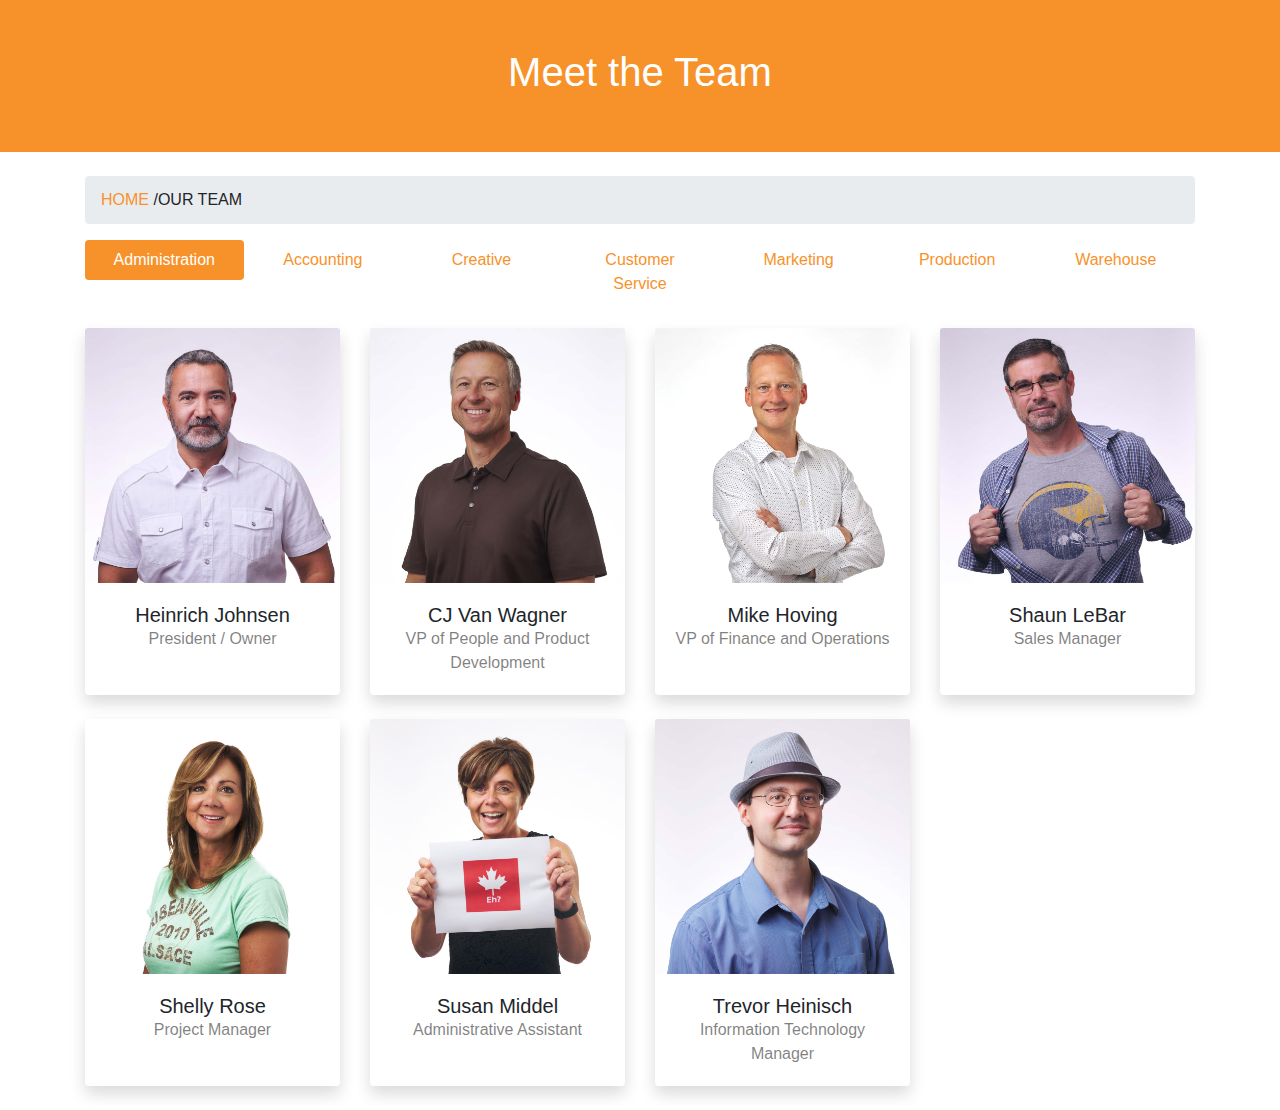
==== commit 2a46a061: "Add files via upload" ====
--- a/index.html
+++ b/index.html
@@ -26,20 +26,23 @@
 	    .card:hover .card-img-neu {
 	        display: none;
 	    }
-		@media (max-width: 1020px) {
-			#navDepartment {
+		@media (max-width: 1199px) {
+			#nav-department {
 				display: none;
 			}
-			#navDepartmentMobile {
+			#nav-m-department {
 				display: flex;
 			}
 		}
-		@media (min-width: 1021px) {
-			#navDepartment {
+		@media (min-width: 1200px) {
+			#nav-department {
 				display: flex;
 			}
-			#navDepartmentMobile {
+			#nav-m-department {
 				display: none;
+			}
+			.card-text:last-child {
+				height: 48px;
 			}
 		}
 	</style>
@@ -66,26 +69,26 @@
 		</ul>
 		<div id="banner-breadcrumb-bottom" class="content-banner banner-breadcrumb-bottom"></div>
 		<!-- Desktop Tab Bar -->
-		<ul id="navDepartment" class="nav nav-pills nav-justified">
-			<li class="nav-item active"><a class="nav-link active" data-toggle="tab" href="#administration">Administration</a></li>
-			<li class="nav-item"><a class="nav-link" data-toggle="tab" href="#accounting">Accounting</a></li>
-		    <li class="nav-item"><a class="nav-link" data-toggle="tab" href="#creative">Creative</a></li>
-		    <li class="nav-item"><a class="nav-link" data-toggle="tab" href="#customerService">Customer Service</a></li>
-		    <li class="nav-item"><a class="nav-link" data-toggle="tab" href="#marketing">Marketing</a></li>
-		    <li class="nav-item"><a class="nav-link" data-toggle="tab" href="#production">Production</a></li>
-		    <li class="nav-item"><a class="nav-link" data-toggle="tab" href="#warehouse">Warehouse</a></li>
+		<ul id="nav-department" class="nav nav-pills nav-justified">
+			<li class="nav-item"><a id="pill-administration" class="nav-link active" data-toggle="tab" href="#administration">Administration</a></li>
+			<li class="nav-item"><a id="pill-accounting" class="nav-link" data-toggle="tab" href="#accounting">Accounting</a></li>
+		    <li class="nav-item"><a id="pill-creative" class="nav-link" data-toggle="tab" href="#creative">Creative</a></li>
+		    <li class="nav-item"><a id="pill-customerService" class="nav-link" data-toggle="tab" href="#customerService">Customer Service</a></li>
+		    <li class="nav-item"><a id="pill-marketing" class="nav-link" data-toggle="tab" href="#marketing">Marketing</a></li>
+		    <li class="nav-item"><a id="pill-production" class="nav-link" data-toggle="tab" href="#production">Production</a></li>
+		    <li class="nav-item"><a id="pill-warehouse" class="nav-link" data-toggle="tab" href="#warehouse">Warehouse</a></li>
 		</ul>
 		<!-- End Desktop Tab Bar -->
 		
 		<!-- Mobile Tab Bar -->
-		<ul id="navDepartmentMobile" class="nav nav-pills flex-column">
-			<li class="nav-item active"><a class="nav-link active" data-toggle="tab" href="#administration">Administration</a></li>
-			<li class="nav-item"><a class="nav-link" data-toggle="tab" href="#accounting">Accounting</a></li>
-		    <li class="nav-item"><a class="nav-link" data-toggle="tab" href="#creative">Creative</a></li>
-		    <li class="nav-item"><a class="nav-link" data-toggle="tab" href="#customerService">Customer Service</a></li>
-		    <li class="nav-item"><a class="nav-link" data-toggle="tab" href="#marketing">Marketing</a></li>
-		    <li class="nav-item"><a class="nav-link" data-toggle="tab" href="#production">Production</a></li>
-		    <li class="nav-item"><a class="nav-link" data-toggle="tab" href="#warehouse">Warehouse</a></li>
+		<ul id="nav-m-department" class="nav nav-pills flex-column">
+			<li class="nav-item"><a id="pill-m-administration" class="nav-link active" data-toggle="tab" href="#administration">Administration</a></li>
+			<li class="nav-item"><a id="pill-m-accounting" class="nav-link" data-toggle="tab" href="#accounting">Accounting</a></li>
+		    <li class="nav-item"><a id="pill-m-creative" class="nav-link" data-toggle="tab" href="#creative">Creative</a></li>
+		    <li class="nav-item"><a id="pill-m-customerService" class="nav-link" data-toggle="tab" href="#customerService">Customer Service</a></li>
+		    <li class="nav-item"><a id="pill-m-marketing" class="nav-link" data-toggle="tab" href="#marketing">Marketing</a></li>
+		    <li class="nav-item"><a id="pill-m-production" class="nav-link" data-toggle="tab" href="#production">Production</a></li>
+		    <li class="nav-item"><a id="pill-m-warehouse" class="nav-link" data-toggle="tab" href="#warehouse">Warehouse</a></li>
 		</ul>
 		<!-- End Mobile Tab Bar -->
 		
@@ -219,8 +222,7 @@
 					<!-- Erin Simula -->
 				    <div class="col-xl-3 col-md-6 mb-4">
 				  		<div class="card border-0 shadow">
-				    		<img src="CAG_EMPLOYEES_HEADSHOTS\creative\ERIN_SIMULA.jpg" class="card-img-top card-img-neu" alt="...">
-				    		<img src="CAG_EMPLOYEES_HEADSHOTS\MUGSHOTS\creative\ERIN_SIMULA.jpg" class="card-img-top card-img-alt" alt="...">
+				    		<img src="CAG_EMPLOYEES_HEADSHOTS\creative\ERIN_SIMULA.jpg" class="card-img-top" alt="...">
 				        	<div class="card-body text-center">
 				      			<h5 class="card-title mb-0">Erin Simula</h5>
 				      			<div class="card-text text-black-50">Designer</div>
@@ -240,8 +242,7 @@
 					<!-- Staci Bryant -->
 				    <div class="col-xl-3 col-md-6 mb-4">
 				  		<div class="card border-0 shadow">
-				    		<img src="CAG_EMPLOYEES_HEADSHOTS\creative\STACI_BRYANT.jpg" class="card-img-top card-img-neu" alt="...">
-				    		<img src="CAG_EMPLOYEES_HEADSHOTS\creative\STACI_BRYANT_2.jpg" class="card-img-top card-img-alt" alt="...">
+				    		<img src="CAG_EMPLOYEES_HEADSHOTS\creative\STACI_BRYANT.jpg" class="card-img-top" alt="...">
 				        	<div class="card-body text-center">
 				      			<h5 class="card-title mb-0">Staci Bryant</h5>
 				      			<div class="card-text text-black-50">Designer / Superwoman</div>
@@ -630,12 +631,14 @@
     <script src="https://cdnjs.cloudflare.com/ajax/libs/popper.js/1.14.7/umd/popper.min.js" integrity="sha384-UO2eT0CpHqdSJQ6hJty5KVphtPhzWj9WO1clHTMGa3JDZwrnQq4sF86dIHNDz0W1" crossorigin="anonymous"></script>
     <script src="https://stackpath.bootstrapcdn.com/bootstrap/4.3.1/js/bootstrap.min.js" integrity="sha384-JjSmVgyd0p3pXB1rRibZUAYoIIy6OrQ6VrjIEaFf/nJGzIxFDsf4x0xIM+B07jRM" crossorigin="anonymous"></script>
 	<script type="text/javascript" src="bootstrap-tabcollapse.js"></script>
-	<script type="text/javascript">
-		$(window).on('resize scroll load unload', function(){
-      		var win = $(this); //this = window
-      		if ($(window).width() < 1020) {
-   				$('#navDepartmentVoid').tabCollapse();
-			}
+	<script>
+		$('#nav-department').find('.nav-link').on('click', function() {
+			$('#nav-m-department').find('.nav-link').removeClass('active');
+			$('#pill-m-' + this.id.split('-')[1]).addClass('active');
+		});
+		$('#nav-m-department').find('.nav-link').on('click', function() {
+			$('#nav-department').find('.nav-link').removeClass('active');
+			$('#pill-' + this.id.split('-')[2]).addClass('active');
 		});
 	</script>
   </body>
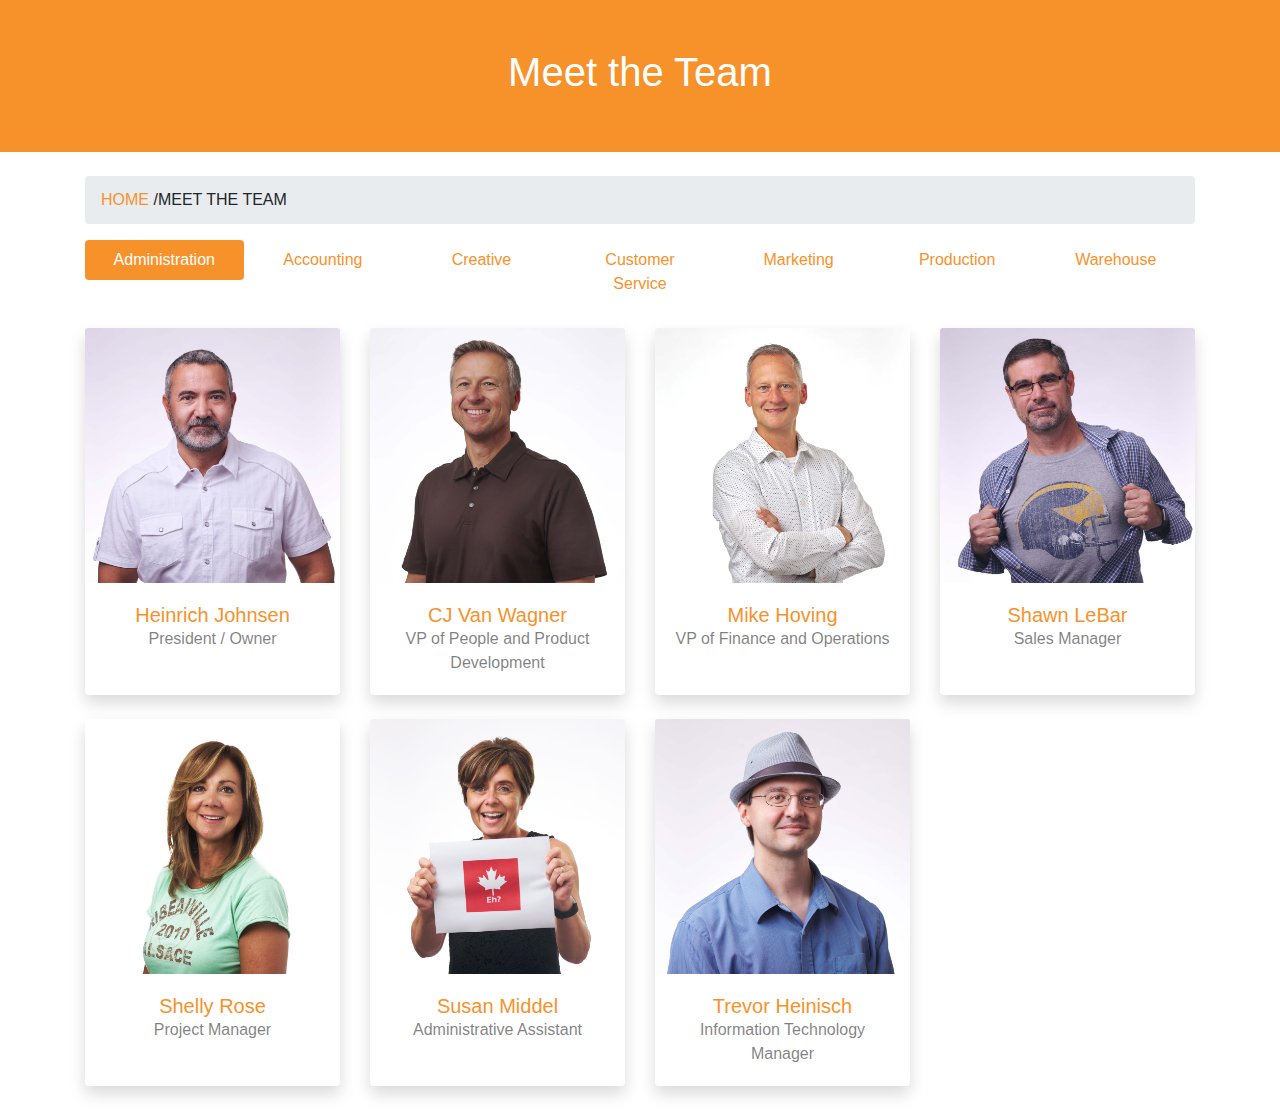
==== commit c6db9cda: "Add files via upload" ====
--- a/index.html
+++ b/index.html
@@ -26,6 +26,17 @@
 	    .card:hover .card-img-neu {
 	        display: none;
 	    }
+		.card-title {
+		    color: #F7922B;
+		    font-family: 'Graphie-Bold',sans-serif;
+		}
+		.card-text {
+		    color: #53565A;
+		    font-family: 'Graphie-Regular',sans-serif;
+		    text-rendering: optimizeLegibility;
+		    -webkit-font-smoothing: antialiased;
+		    -moz-osx-font-smoothing: grayscale;
+		}
 		@media (max-width: 1199px) {
 			#nav-department {
 				display: none;
@@ -64,7 +75,7 @@
 				<span class="divider">/</span>
 			</li>
 			<li class="active">
-				OUR TEAM
+				MEET THE TEAM
 			</li>
 		</ul>
 		<div id="banner-breadcrumb-bottom" class="content-banner banner-breadcrumb-bottom"></div>
@@ -128,12 +139,12 @@
 				    		</div>
 				  		</div>
 					</div>
-					<!-- Shaun LeBar -->
+					<!-- Shawn LeBar -->
 				    <div class="col-xl-3 col-md-6 mb-4">
 				  		<div class="card border-0 shadow">
 				    		<img src="CAG_EMPLOYEES_HEADSHOTS\administration\SHAUN_LeBAR.jpg" class="card-img-top" alt="...">
 				        	<div class="card-body text-center">
-				      			<h5 class="card-title mb-0">Shaun LeBar</h5>
+				      			<h5 class="card-title mb-0">Shawn LeBar</h5>
 				      			<div class="card-text text-black-50">Sales Manager</div>
 				    		</div>
 				  		</div>
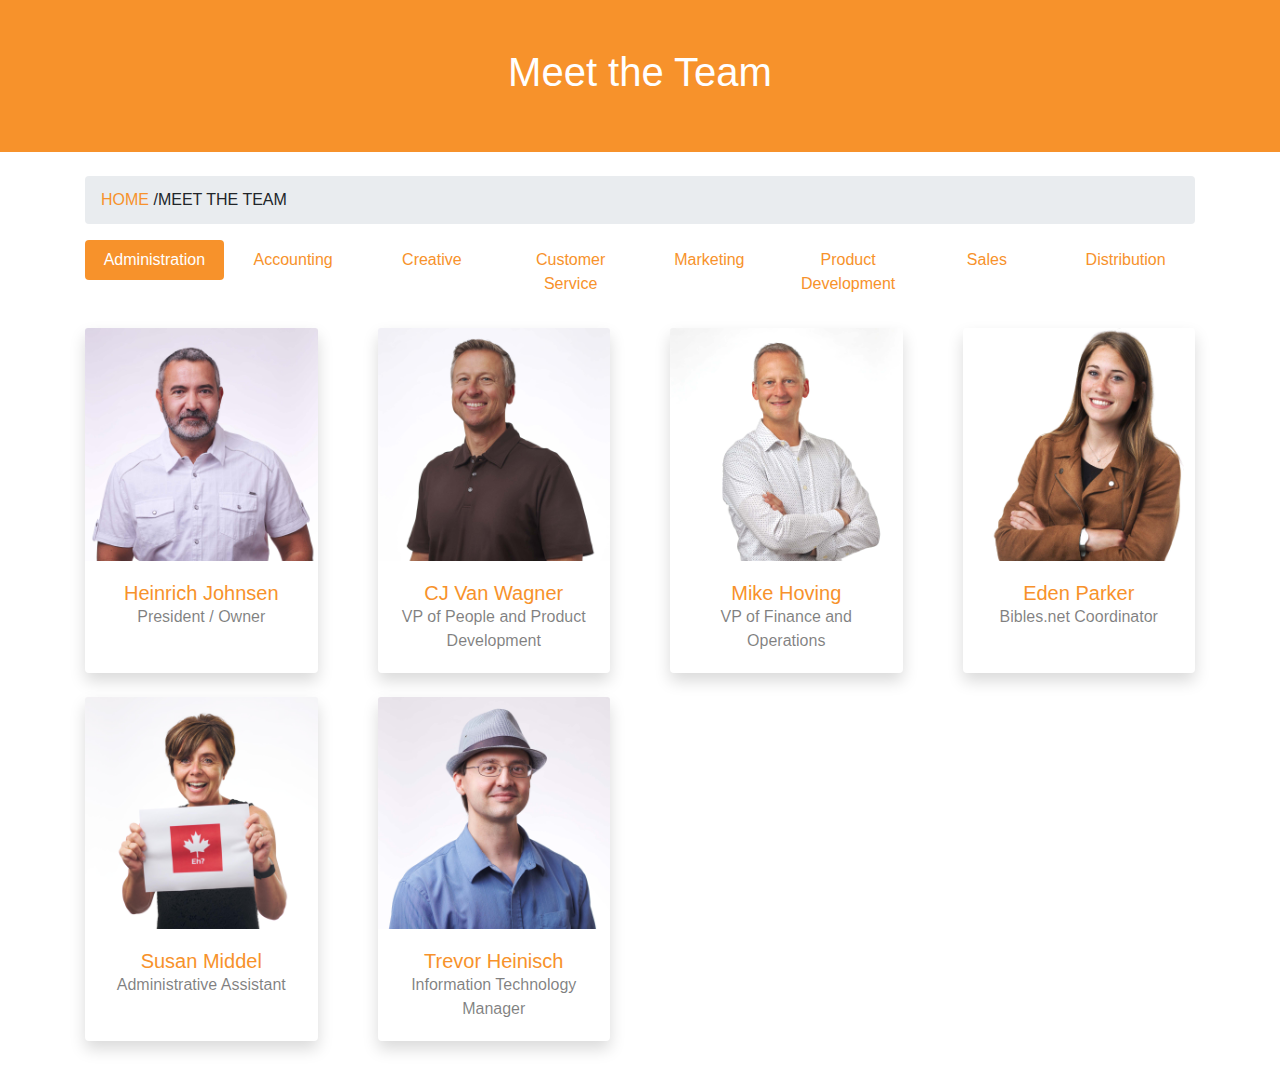
==== commit 0ea6619c: "Add files via upload" ====
--- a/index.html
+++ b/index.html
@@ -86,8 +86,9 @@
 		    <li class="nav-item"><a id="pill-creative" class="nav-link" data-toggle="tab" href="#creative">Creative</a></li>
 		    <li class="nav-item"><a id="pill-customerService" class="nav-link" data-toggle="tab" href="#customerService">Customer Service</a></li>
 		    <li class="nav-item"><a id="pill-marketing" class="nav-link" data-toggle="tab" href="#marketing">Marketing</a></li>
-		    <li class="nav-item"><a id="pill-production" class="nav-link" data-toggle="tab" href="#production">Production</a></li>
-		    <li class="nav-item"><a id="pill-warehouse" class="nav-link" data-toggle="tab" href="#warehouse">Warehouse</a></li>
+		    <li class="nav-item"><a id="pill-productDevelopment" class="nav-link" data-toggle="tab" href="#productDevelopment">Product Development</a></li>
+		    <li class="nav-item"><a id="pill-sales" class="nav-link" data-toggle="tab" href="#sales">Sales</a></li>
+		    <li class="nav-item"><a id="pill-distribution" class="nav-link" data-toggle="tab" href="#distribution">Distribution</a></li>
 		</ul>
 		<!-- End Desktop Tab Bar -->
 		
@@ -98,13 +99,14 @@
 		    <li class="nav-item"><a id="pill-m-creative" class="nav-link" data-toggle="tab" href="#creative">Creative</a></li>
 		    <li class="nav-item"><a id="pill-m-customerService" class="nav-link" data-toggle="tab" href="#customerService">Customer Service</a></li>
 		    <li class="nav-item"><a id="pill-m-marketing" class="nav-link" data-toggle="tab" href="#marketing">Marketing</a></li>
-		    <li class="nav-item"><a id="pill-m-production" class="nav-link" data-toggle="tab" href="#production">Production</a></li>
-		    <li class="nav-item"><a id="pill-m-warehouse" class="nav-link" data-toggle="tab" href="#warehouse">Warehouse</a></li>
+		    <li class="nav-item"><a id="pill-m-productDevelopment" class="nav-link" data-toggle="tab" href="#productDevelopment">Product Development</a></li>
+		    <li class="nav-item"><a id="pill-m-sales" class="nav-link" data-toggle="tab" href="#sales">Sales</a></li>
+		    <li class="nav-item"><a id="pill-m-distribution" class="nav-link" data-toggle="tab" href="#distribution">Distribution</a></li>
 		</ul>
 		<!-- End Mobile Tab Bar -->
 		
 		<!-- Pictures -->
-		<div class="tab-content">
+		<div class="tab-content card-deck">
 			<!-- Administration -->
 			<div id="administration" class="tab-pane fade in show active">
 		  		<div class="row mt-4">
@@ -139,6 +141,503 @@
 				    		</div>
 				  		</div>
 					</div>
+					<!-- Eden Parker -->
+				    <div class="col-xl-3 col-md-6 mb-4">
+				  		<div class="card border-0 shadow">
+				    		<img src="CAG_EMPLOYEES_HEADSHOTS\marketing\EDEN_PARKER.jpg" class="card-img-top card-img-neu" alt="...">
+				    		<img src="CAG_EMPLOYEES_HEADSHOTS\marketing\EDEN_PARKER_2.jpg" class="card-img-top card-img-alt" alt="...">
+				        	<div class="card-body text-center">
+				      			<h5 class="card-title mb-0">Eden Parker</h5>
+				      			<div class="card-text text-black-50">Bibles.net Coordinator</div>
+				    		</div>
+				  		</div>
+					</div>
+					<!-- Susan Middel -->
+				    <div class="col-xl-3 col-md-6 mb-4">
+				  		<div class="card border-0 shadow">
+				    		<img src="CAG_EMPLOYEES_HEADSHOTS\administration\SUSAN_MIDDEL.jpg" class="card-img-top" alt="...">
+				        	<div class="card-body text-center">
+				      			<h5 class="card-title mb-0">Susan Middel</h5>
+				      			<div class="card-text text-black-50">Administrative Assistant</div>
+				    		</div>
+				  		</div>
+					</div>
+					<!-- Trevor Heinisch -->
+				    <div class="col-xl-3 col-md-6 mb-4">
+				  		<div class="card border-0 shadow">
+				    		<img src="CAG_EMPLOYEES_HEADSHOTS\administration\TREVOR_HEINISCH.jpg" class="card-img-top" alt="...">
+				        	<div class="card-body text-center">
+				      			<h5 class="card-title mb-0">Trevor Heinisch</h5>
+				      			<div class="card-text text-black-50">Information Technology Manager</div>
+				    		</div>
+				  		</div>
+					</div>
+				</div>
+		    </div>
+			<!-- Accounting -->
+			<div id="accounting" class="tab-pane fade">
+		  		<div class="row mt-4">
+					<!-- Evelyn Szczepanik -->
+				    <div class="col-xl-3 col-md-6 mb-4">
+				  		<div class="card border-0 shadow">
+				    		<img src="CAG_EMPLOYEES_HEADSHOTS\accounting\EVELYN_SZXZEPANIK.jpg" class="card-img-top" alt="...">
+				        	<div class="card-body text-center">
+				      			<h5 class="card-title mb-0">Evelyn Szczepanik</h5>
+				      			<div class="card-text text-black-50">Accounts Receivable</div>
+				    		</div>
+				  		</div>
+					</div>
+					<!-- Lettie Van Wyk -->
+				    <div class="col-xl-3 col-md-6 mb-4">
+				  		<div class="card border-0 shadow">
+				    		<img src="CAG_EMPLOYEES_HEADSHOTS\accounting\LETTIE_VanWyk.jpg" class="card-img-top" alt="...">
+				        	<div class="card-body text-center">
+				      			<h5 class="card-title mb-0">Lettie Van Wyk</h5>
+				      			<div class="card-text text-black-50">Accounting Assistant</div>
+				    		</div>
+				  		</div>
+					</div>
+				</div>
+		    </div>
+			<!-- Creative -->
+			<div id="creative" class="tab-pane fade">
+		  		<div class="row mt-4">
+					<!-- Brad Miedema -->
+				    <div class="col-xl-3 col-md-6 mb-4">
+				  		<div class="card border-0 shadow">
+				    		<img src="CAG_EMPLOYEES_HEADSHOTS\creative\BRAD_MIEDEMA.jpg" class="card-img-top" alt="...">
+				        	<div class="card-body text-center">
+				      			<h5 class="card-title mb-0">Brad Miedema</h5>
+				      			<div class="card-text text-black-50">Art Director</div>
+				    		</div>
+				  		</div>
+					</div>
+					<!-- Allison Sowers -->
+				    <div class="col-xl-3 col-md-6 mb-4">
+				  		<div class="card border-0 shadow">
+				    		<img src="CAG_EMPLOYEES_HEADSHOTS\creative\ALISON_SOWERS.jpg" class="card-img-top" alt="...">
+				        	<div class="card-body text-center">
+				      			<h5 class="card-title mb-0">Allison Sowers</h5>
+				      			<div class="card-text text-black-50">Designer</div>
+				    		</div>
+				  		</div>
+					</div>
+					<!-- Erin Simula -->
+				    <div class="col-xl-3 col-md-6 mb-4">
+				  		<div class="card border-0 shadow">
+				    		<img src="CAG_EMPLOYEES_HEADSHOTS\creative\ERIN_SIMULA.jpg" class="card-img-top" alt="...">
+				        	<div class="card-body text-center">
+				      			<h5 class="card-title mb-0">Erin Simula</h5>
+				      			<div class="card-text text-black-50">Designer</div>
+				    		</div>
+				  		</div>
+					</div>
+					<!-- Nicole Grimes -->
+				    <div class="col-xl-3 col-md-6 mb-4">
+				  		<div class="card border-0 shadow">
+				    		<img src="CAG_EMPLOYEES_HEADSHOTS\null_f.jpg" class="card-img-top" alt="...">
+				        	<div class="card-body text-center">
+				      			<h5 class="card-title mb-0">Nicole Grimes</h5>
+				      			<div class="card-text text-black-50">Designer</div>
+				    		</div>
+				  		</div>
+					</div>
+					<!-- Staci Bryant -->
+				    <div class="col-xl-3 col-md-6 mb-4">
+				  		<div class="card border-0 shadow">
+				    		<img src="CAG_EMPLOYEES_HEADSHOTS\creative\STACI_BRYANT.jpg" class="card-img-top" alt="...">
+				        	<div class="card-body text-center">
+				      			<h5 class="card-title mb-0">Staci Bryant</h5>
+				      			<div class="card-text text-black-50">Designer / Superwoman</div>
+				    		</div>
+				  		</div>
+					</div>
+					<!-- Greg Heck -->
+				    <div class="col-xl-3 col-md-6 mb-4">
+				  		<div class="card border-0 shadow">
+				    		<img src="CAG_EMPLOYEES_HEADSHOTS\creative\GREG_HECK.jpg" class="card-img-top" alt="...">
+				        	<div class="card-body text-center">
+				      			<h5 class="card-title mb-0">Greg Heck</h5>
+				      			<div class="card-text text-black-50">Photographer</div>
+				    		</div>
+				  		</div>
+					</div>
+				</div>
+		    </div>
+			<!-- Customer Service -->
+			<div id="customerService" class="tab-pane fade">
+		  		<div class="row mt-4">
+					<!-- Christina Okesson -->
+				    <div class="col-xl-3 col-md-6 mb-4">
+				  		<div class="card border-0 shadow">
+				    		<img src="CAG_EMPLOYEES_HEADSHOTS\customerService\CHRISTINA_OKESSON.jpg" class="card-img-top" alt="...">
+				        	<div class="card-body text-center">
+				      			<h5 class="card-title mb-0">Christina Okesson</h5>
+				      			<div class="card-text text-black-50">Customer Service Representative</div>
+				    		</div>
+				  		</div>
+					</div>
+					<!-- Erica Yoneyama -->
+				    <div class="col-xl-3 col-md-6 mb-4">
+				  		<div class="card border-0 shadow">
+				    		<img src="CAG_EMPLOYEES_HEADSHOTS\customerService\ERICA_YONEYAMA.jpg" class="card-img-top" alt="...">
+				        	<div class="card-body text-center">
+				      			<h5 class="card-title mb-0">Erica Yoneyama</h5>
+				      			<div class="card-text text-black-50">Customer Service Representative</div>
+				    		</div>
+				  		</div>
+					</div>
+					<!-- James Snyder -->
+				    <div class="col-xl-3 col-md-6 mb-4">
+				  		<div class="card border-0 shadow">
+				    		<img src="CAG_EMPLOYEES_HEADSHOTS\customerService\JAMES_SNYDER.jpg" class="card-img-top" alt="...">
+				        	<div class="card-body text-center">
+				      			<h5 class="card-title mb-0">Jim Snyder</h5>
+				      			<div class="card-text text-black-50">Customer Service Representative</div>
+				    		</div>
+				  		</div>
+					</div>
+					<!-- Kelly Glancey -->
+				    <div class="col-xl-3 col-md-6 mb-4">
+				  		<div class="card border-0 shadow">
+				    		<img src="CAG_EMPLOYEES_HEADSHOTS\customerService\KELLY_GLANCEY.jpg" class="card-img-top" alt="...">
+				        	<div class="card-body text-center">
+				      			<h5 class="card-title mb-0">Kelly Glancey</h5>
+				      			<div class="card-text text-black-50">Key Accounts Manager</div>
+				    		</div>
+				  		</div>
+					</div>
+				</div>
+		    </div>
+			<!-- Distribution -->
+			<div id="distribution" class="tab-pane fade">
+		  		<div class="row mt-4">
+					<!-- Ron Wisser -->
+				    <div class="col-xl-3 col-md-6 mb-4">
+				  		<div class="card border-0 shadow">
+				    		<img src="CAG_EMPLOYEES_HEADSHOTS\distribution\RON_WISSER_2.jpg" class="card-img-top card-img-neu" alt="...">
+				    		<img src="CAG_EMPLOYEES_HEADSHOTS\distribution\RON_WISSER.jpg" class="card-img-top card-img-alt" alt="...">
+				        	<div class="card-body text-center">
+				      			<h5 class="card-title mb-0">Ron Wisser</h5>
+				      			<div class="card-text text-black-50">Distribution Manager</div>
+				    		</div>
+				  		</div>
+					</div>
+					<!-- Haslyn Broberg -->
+				    <div class="col-xl-3 col-md-6 mb-4">
+				  		<div class="card border-0 shadow">
+				    		<img src="CAG_EMPLOYEES_HEADSHOTS\distribution\HASLYN_BROBERG.jpg" class="card-img-top" alt="...">
+				        	<div class="card-body text-center">
+				      			<h5 class="card-title mb-0">Haslyn Broberg</h5>
+				      			<div class="card-text text-black-50">Assembly</div>
+				    		</div>
+				  		</div>
+					</div>
+					<!-- Maria Carpenter -->
+				    <div class="col-xl-3 col-md-6 mb-4">
+				  		<div class="card border-0 shadow">
+				    		<img src="CAG_EMPLOYEES_HEADSHOTS\distribution\MARIA_CARPENTER.jpg" class="card-img-top" alt="...">
+				        	<div class="card-body text-center">
+				      			<h5 class="card-title mb-0">Maria Carpenter</h5>
+				      			<div class="card-text text-black-50">Assembly</div>
+				    		</div>
+				  		</div>
+					</div>
+					<!-- Rosa Ornelas -->
+				    <div class="col-xl-3 col-md-6 mb-4">
+				  		<div class="card border-0 shadow">
+				    		<img src="CAG_EMPLOYEES_HEADSHOTS\distribution\ROSA_ORNELAS.jpg" class="card-img-top" alt="...">
+				        	<div class="card-body text-center">
+				      			<h5 class="card-title mb-0">Rosa Ornelas</h5>
+				      			<div class="card-text text-black-50">Assembly</div>
+				    		</div>
+				  		</div>
+					</div>
+					<!-- Jorge Nieves -->
+				    <div class="col-xl-3 col-md-6 mb-4">
+				  		<div class="card border-0 shadow">
+				    		<img src="CAG_EMPLOYEES_HEADSHOTS\distribution\JORGE_NIEVES.jpg" class="card-img-top" alt="...">
+				        	<div class="card-body text-center">
+				      			<h5 class="card-title mb-0">Jorge Nieves</h5>
+				      			<div class="card-text text-black-50">Forklift Operator</div>
+				    		</div>
+				  		</div>
+					</div>
+					<!-- Matt Hayre -->
+				    <div class="col-xl-3 col-md-6 mb-4">
+				  		<div class="card border-0 shadow">
+				    		<img src="CAG_EMPLOYEES_HEADSHOTS\distribution\MATT_HAYRE.jpg" class="card-img-top" alt="...">
+				        	<div class="card-body text-center">
+				      			<h5 class="card-title mb-0">Matt Hayre</h5>
+				      			<div class="card-text text-black-50">Inventory Lead</div>
+				    		</div>
+				  		</div>
+					</div>
+					<!-- Rafe Kiely -->
+				    <div class="col-xl-3 col-md-6 mb-4">
+				  		<div class="card border-0 shadow">
+				    		<img src="CAG_EMPLOYEES_HEADSHOTS\distribution\RAFE_KIELY.jpg" class="card-img-top" alt="...">
+				        	<div class="card-body text-center">
+				      			<h5 class="card-title mb-0">Rafe Kiely</h5>
+				      			<div class="card-text text-black-50">Logistics Analyst</div>
+				    		</div>
+				  		</div>
+					</div>
+					<!-- David Carpenter -->
+				    <div class="col-xl-3 col-md-6 mb-4">
+				  		<div class="card border-0 shadow">
+				    		<img src="CAG_EMPLOYEES_HEADSHOTS\distribution\DAVID_CARPENTER.jpg" class="card-img-top" alt="...">
+				        	<div class="card-body text-center">
+				      			<h5 class="card-title mb-0">David Carpenter</h5>
+				      			<div class="card-text text-black-50">Material Handler</div>
+				    		</div>
+				  		</div>
+					</div>
+					<!-- Fernando Hernandez -->
+				    <div class="col-xl-3 col-md-6 mb-4">
+				  		<div class="card border-0 shadow">
+				    		<img src="CAG_EMPLOYEES_HEADSHOTS\distribution\FERNANDO_HERNANDEZ.jpg" class="card-img-top" alt="...">
+				        	<div class="card-body text-center">
+				      			<h5 class="card-title mb-0">Fernando Hernandez</h5>
+				      			<div class="card-text text-black-50">Material Handler</div>
+				    		</div>
+				  		</div>
+					</div>
+					<!-- Jimmy Woosley -->
+				    <div class="col-xl-3 col-md-6 mb-4">
+				  		<div class="card border-0 shadow">
+				    		<img src="CAG_EMPLOYEES_HEADSHOTS\distribution\JIMMY_WOOSLEY.jpg" class="card-img-top" alt="...">
+				        	<div class="card-body text-center">
+				      			<h5 class="card-title mb-0">Jim Woosley</h5>
+				      			<div class="card-text text-black-50">Material Handler</div>
+				    		</div>
+				  		</div>
+					</div>
+					<!-- Edward Herbert -->
+				    <div class="col-xl-3 col-md-6 mb-4">
+				  		<div class="card border-0 shadow">
+				    		<img src="CAG_EMPLOYEES_HEADSHOTS\distribution\EDWARD_HERBERT.jpg" class="card-img-top" alt="...">
+				        	<div class="card-body text-center">
+				      			<h5 class="card-title mb-0">Ned Herbert</h5>
+				      			<div class="card-text text-black-50">Packer</div>
+				    		</div>
+				  		</div>
+					</div>
+					<!-- James Catalano -->
+				    <div class="col-xl-3 col-md-6 mb-4">
+				  		<div class="card border-0 shadow">
+				    		<img src="CAG_EMPLOYEES_HEADSHOTS\distribution\JAMES_CATALANO.jpg" class="card-img-top" alt="...">
+				        	<div class="card-body text-center">
+				      			<h5 class="card-title mb-0">Jim Catalano</h5>
+				      			<div class="card-text text-black-50">Senior Order Picker</div>
+				    		</div>
+				  		</div>
+					</div>
+					<!-- Alejandra Casimiro -->
+				    <div class="col-xl-3 col-md-6 mb-4">
+				  		<div class="card border-0 shadow">
+				    		<img src="CAG_EMPLOYEES_HEADSHOTS\distribution\ALEJANDRA_CASIMIRO.jpg" class="card-img-top" alt="...">
+				        	<div class="card-body text-center">
+				      			<h5 class="card-title mb-0">Alex Casimiro</h5>
+				      			<div class="card-text text-black-50">Picker</div>
+				    		</div>
+				  		</div>
+					</div>
+					<!-- Cheilyn Villegas -->
+				    <div class="col-xl-3 col-md-6 mb-4">
+				  		<div class="card border-0 shadow">
+				    		<img src="CAG_EMPLOYEES_HEADSHOTS\distribution\CHEILN_VILLEGAS.jpg" class="card-img-top" alt="...">
+				        	<div class="card-body text-center">
+				      			<h5 class="card-title mb-0">Cheilyn Villegas</h5>
+				      			<div class="card-text text-black-50">Picker</div>
+				    		</div>
+				  		</div>
+					</div>
+					<!-- Delores Escobedo -->
+				    <div class="col-xl-3 col-md-6 mb-4">
+				  		<div class="card border-0 shadow">
+				    		<img src="CAG_EMPLOYEES_HEADSHOTS\distribution\DELORES_ESCOBEDO.jpg" class="card-img-top" alt="...">
+				        	<div class="card-body text-center">
+				      			<h5 class="card-title mb-0">Dolores Escobedo</h5>
+				      			<div class="card-text text-black-50">Picker</div>
+				    		</div>
+				  		</div>
+					</div>
+					<!-- Jessica Sanchez -->
+				    <div class="col-xl-3 col-md-6 mb-4">
+				  		<div class="card border-0 shadow">
+				    		<img src="CAG_EMPLOYEES_HEADSHOTS\distribution\JESSICA_SANCHEZ.jpg" class="card-img-top" alt="...">
+				        	<div class="card-body text-center">
+				      			<h5 class="card-title mb-0">Jessica Sanchez</h5>
+				      			<div class="card-text text-black-50">Picker</div>
+				    		</div>
+				  		</div>
+					</div>
+					<!-- Juana Moreno -->
+				    <div class="col-xl-3 col-md-6 mb-4">
+				  		<div class="card border-0 shadow">
+				    		<img src="CAG_EMPLOYEES_HEADSHOTS\distribution\JUANA_MORENO.jpg" class="card-img-top" alt="...">
+				        	<div class="card-body text-center">
+				      			<h5 class="card-title mb-0">Juana Moreno</h5>
+				      			<div class="card-text text-black-50">Picker</div>
+				    		</div>
+				  		</div>
+					</div>
+					<!-- Julia Amado -->
+				    <div class="col-xl-3 col-md-6 mb-4">
+				  		<div class="card border-0 shadow">
+				    		<img src="CAG_EMPLOYEES_HEADSHOTS\distribution\JULIA_AMADO.jpg" class="card-img-top" alt="...">
+				        	<div class="card-body text-center">
+				      			<h5 class="card-title mb-0">Julia Amado</h5>
+				      			<div class="card-text text-black-50">Picker</div>
+				    		</div>
+				  		</div>
+					</div>
+					<!-- Luis Diaz -->
+				    <div class="col-xl-3 col-md-6 mb-4">
+				  		<div class="card border-0 shadow">
+				    		<img src="CAG_EMPLOYEES_HEADSHOTS\distribution\LUIS_DIAZ.jpg" class="card-img-top" alt="...">
+				        	<div class="card-body text-center">
+				      			<h5 class="card-title mb-0">Luis Diaz</h5>
+				      			<div class="card-text text-black-50">Picker</div>
+				    		</div>
+				  		</div>
+					</div>
+					<!-- Rosemary Aguilar -->
+				    <div class="col-xl-3 col-md-6 mb-4">
+				  		<div class="card border-0 shadow">
+				    		<img src="CAG_EMPLOYEES_HEADSHOTS\distribution\ROSEMARY_AGUILAR.jpg" class="card-img-top" alt="...">
+				        	<div class="card-body text-center">
+				      			<h5 class="card-title mb-0">Rosemary Aguilar</h5>
+				      			<div class="card-text text-black-50">Picker</div>
+				    		</div>
+				  		</div>
+					</div>
+					<!-- Susan Urbin -->
+				    <div class="col-xl-3 col-md-6 mb-4">
+				  		<div class="card border-0 shadow">
+				    		<img src="CAG_EMPLOYEES_HEADSHOTS\distribution\SUSAN_URBIN.jpg" class="card-img-top" alt="...">
+				        	<div class="card-body text-center">
+				      			<h5 class="card-title mb-0">Susan Urbin</h5>
+				      			<div class="card-text text-black-50">Picker</div>
+				    		</div>
+				  		</div>
+					</div>
+					<!-- Laurie Wieringa -->
+				    <div class="col-xl-3 col-md-6 mb-4">
+				  		<div class="card border-0 shadow">
+				    		<img src="CAG_EMPLOYEES_HEADSHOTS\distribution\LAURIE_WIERINGA.jpg" class="card-img-top" alt="...">
+				        	<div class="card-body text-center">
+				      			<h5 class="card-title mb-0">Laurie Wieringa</h5>
+				      			<div class="card-text text-black-50">Receiving</div>
+				    		</div>
+				  		</div>
+					</div>
+					<!-- Dan Clawson -->
+				    <div class="col-xl-3 col-md-6 mb-4">
+				  		<div class="card border-0 shadow">
+				    		<img src="CAG_EMPLOYEES_HEADSHOTS\distribution\DAN_CLAWSON.jpg" class="card-img-top" alt="...">
+				        	<div class="card-body text-center">
+				      			<h5 class="card-title mb-0">Dan Clawson</h5>
+				      			<div class="card-text text-black-50">Shipping</div>
+				    		</div>
+				  		</div>
+					</div>
+					<!-- Myriam Oquendo -->
+				    <div class="col-xl-3 col-md-6 mb-4">
+				  		<div class="card border-0 shadow">
+				    		<img src="CAG_EMPLOYEES_HEADSHOTS\distribution\MYRIAM_OQUENDO.jpg" class="card-img-top" alt="...">
+				        	<div class="card-body text-center">
+				      			<h5 class="card-title mb-0">Myriam Oquendo</h5>
+				      			<div class="card-text text-black-50">Shipping</div>
+				    		</div>
+				  		</div>
+					</div>
+					<!-- Nancy Kershaw -->
+				    <div class="col-xl-3 col-md-6 mb-4">
+				  		<div class="card border-0 shadow">
+				    		<img src="CAG_EMPLOYEES_HEADSHOTS\distribution\NANCY_KERSHAW.jpg" class="card-img-top" alt="...">
+				        	<div class="card-body text-center">
+				      			<h5 class="card-title mb-0">Nancy Kershaw</h5>
+				      			<div class="card-text text-black-50">Shipping</div>
+				    		</div>
+				  		</div>
+					</div>
+				</div>
+		    </div>
+			<!-- Marketing -->
+			<div id="marketing" class="tab-pane fade">
+		  		<div class="row mt-4">
+					<!-- Lisa Rica -->
+				    <div class="col-xl-3 col-md-6 mb-4">
+				  		<div class="card border-0 shadow">
+				    		<img src="CAG_EMPLOYEES_HEADSHOTS\marketing\LISA_RICE.jpg" class="card-img-top" alt="...">
+				        	<div class="card-body text-center">
+				      			<h5 class="card-title mb-0">Lisa Rice</h5>
+				      			<div class="card-text text-black-50">Marketing Manager</div>
+				    		</div>
+				  		</div>
+					</div>
+					<!-- Scott Johnson -->
+				    <div class="col-xl-3 col-md-6 mb-4">
+				  		<div class="card border-0 shadow">
+				    		<img src="CAG_EMPLOYEES_HEADSHOTS\marketing\SCOTT_JOHNSON.jpg" class="card-img-top" alt="...">
+				        	<div class="card-body text-center">
+				      			<h5 class="card-title mb-0">Scott Johnson</h5>
+				      			<div class="card-text text-black-50">Marketing Intern</div>
+				    		</div>
+				  		</div>
+					</div>
+				</div>
+		    </div>
+			<!-- Product Development -->
+			<div id="productDevelopment" class="tab-pane fade">
+		  		<div class="row mt-4">
+					<!-- Debbie Christensen -->
+				    <div class="col-xl-3 col-md-6 mb-4">
+				  		<div class="card border-0 shadow">
+				    		<img src="CAG_EMPLOYEES_HEADSHOTS\productDevelopment\DEBBIE_CHRISTENSEN.jpg" class="card-img-top" alt="...">
+				        	<div class="card-body text-center">
+				      			<h5 class="card-title mb-0">Debbie Christensen</h5>
+				      			<div class="card-text text-black-50">Proofreader / Editor</div>
+				    		</div>
+				  		</div>
+					</div>
+					<!-- Kathleen Kepley -->
+				    <div class="col-xl-3 col-md-6 mb-4">
+				  		<div class="card border-0 shadow">
+				    		<img src="CAG_EMPLOYEES_HEADSHOTS\productDevelopment\KATHLEEN_KEPLEY.jpg" class="card-img-top" alt="...">
+				        	<div class="card-body text-center">
+				      			<h5 class="card-title mb-0">Kathleen Kepley</h5>
+				      			<div class="card-text text-black-50">Custom Project Coordinator</div>
+				    		</div>
+				  		</div>
+					</div>
+					<!-- Vikki McCallister -->
+				    <div class="col-xl-3 col-md-6 mb-4">
+				  		<div class="card border-0 shadow">
+				    		<img src="CAG_EMPLOYEES_HEADSHOTS\productDevelopment\VIKKI_McCallister.jpg" class="card-img-top" alt="...">
+				        	<div class="card-body text-center">
+				      			<h5 class="card-title mb-0">Vikki McCallister</h5>
+				      			<div class="card-text text-black-50">Product Manager</div>
+				    		</div>
+				  		</div>
+					</div>
+				</div>
+		    </div>
+			<!-- Sales -->
+			<div id="sales" class="tab-pane fade">
+		  		<div class="row mt-4">
+					<!-- Jeff Francisco -->
+				    <div class="col-xl-3 col-md-6 mb-4">
+				  		<div class="card border-0 shadow">
+				    		<img src="CAG_EMPLOYEES_HEADSHOTS\null_m.jpg" class="card-img-top" alt="...">
+				        	<div class="card-body text-center">
+				      			<h5 class="card-title mb-0">Jeff Francisco</h5>
+				      			<div class="card-text text-black-50">Sales Manager</div>
+				    		</div>
+				  		</div>
+					</div>
 					<!-- Shawn LeBar -->
 				    <div class="col-xl-3 col-md-6 mb-4">
 				  		<div class="card border-0 shadow">
@@ -146,489 +645,6 @@
 				        	<div class="card-body text-center">
 				      			<h5 class="card-title mb-0">Shawn LeBar</h5>
 				      			<div class="card-text text-black-50">Sales Manager</div>
-				    		</div>
-				  		</div>
-					</div>
-					<!-- Shelly Rose -->
-				    <div class="col-xl-3 col-md-6 mb-4">
-				  		<div class="card border-0 shadow">
-				    		<img src="CAG_EMPLOYEES_HEADSHOTS\administration\SHELLY_ROSE.jpg" class="card-img-top card-img-neu" alt="...">
-				    		<img src="CAG_EMPLOYEES_HEADSHOTS\administration\SHELLY_ROSE_2.jpg" class="card-img-top card-img-alt" alt="...">
-				        	<div class="card-body text-center">
-				      			<h5 class="card-title mb-0">Shelly Rose</h5>
-				      			<div class="card-text text-black-50">Project Manager</div>
-				    		</div>
-				  		</div>
-					</div>
-					<!-- Susan Middel -->
-				    <div class="col-xl-3 col-md-6 mb-4">
-				  		<div class="card border-0 shadow">
-				    		<img src="CAG_EMPLOYEES_HEADSHOTS\administration\SUSAN_MIDDEL.jpg" class="card-img-top" alt="...">
-				        	<div class="card-body text-center">
-				      			<h5 class="card-title mb-0">Susan Middel</h5>
-				      			<div class="card-text text-black-50">Administrative Assistant</div>
-				    		</div>
-				  		</div>
-					</div>
-					<!-- Trevor Heinisch -->
-				    <div class="col-xl-3 col-md-6 mb-4">
-				  		<div class="card border-0 shadow">
-				    		<img src="CAG_EMPLOYEES_HEADSHOTS\administration\TREVOR_HEINISCH.jpg" class="card-img-top" alt="...">
-				        	<div class="card-body text-center">
-				      			<h5 class="card-title mb-0">Trevor Heinisch</h5>
-				      			<div class="card-text text-black-50">Information Technology Manager</div>
-				    		</div>
-				  		</div>
-					</div>
-				</div>
-		    </div>
-			<!-- Accounting -->
-			<div id="accounting" class="tab-pane fade">
-		  		<div class="row mt-4">
-					<!-- Evelyn Szczepanik -->
-				    <div class="col-xl-3 col-md-6 mb-4">
-				  		<div class="card border-0 shadow">
-				    		<img src="CAG_EMPLOYEES_HEADSHOTS\accounting\EVELYN_SZXZEPANIK.jpg" class="card-img-top" alt="...">
-				        	<div class="card-body text-center">
-				      			<h5 class="card-title mb-0">Evelyn Szczepanik</h5>
-				      			<div class="card-text text-black-50">Accounts Receivable</div>
-				    		</div>
-				  		</div>
-					</div>
-					<!-- Lettie Van Wyk -->
-				    <div class="col-xl-3 col-md-6 mb-4">
-				  		<div class="card border-0 shadow">
-				    		<img src="CAG_EMPLOYEES_HEADSHOTS\accounting\LETTIE_VanWyk.jpg" class="card-img-top" alt="...">
-				        	<div class="card-body text-center">
-				      			<h5 class="card-title mb-0">Lettie Van Wyk</h5>
-				      			<div class="card-text text-black-50">Accounting Assistant</div>
-				    		</div>
-				  		</div>
-					</div>
-				</div>
-		    </div>
-			<!-- Creative -->
-			<div id="creative" class="tab-pane fade">
-		  		<div class="row mt-4">
-					<!-- Allison Sowers -->
-				    <div class="col-xl-3 col-md-6 mb-4">
-				  		<div class="card border-0 shadow">
-				    		<img src="CAG_EMPLOYEES_HEADSHOTS\creative\ALISON_SOWERS.jpg" class="card-img-top" alt="...">
-				        	<div class="card-body text-center">
-				      			<h5 class="card-title mb-0">Allison Sowers</h5>
-				      			<div class="card-text text-black-50">Designer</div>
-				    		</div>
-				  		</div>
-					</div>
-					<!-- Brad Miedema -->
-				    <div class="col-xl-3 col-md-6 mb-4">
-				  		<div class="card border-0 shadow">
-				    		<img src="CAG_EMPLOYEES_HEADSHOTS\creative\BRAD_MIEDEMA.jpg" class="card-img-top" alt="...">
-				        	<div class="card-body text-center">
-				      			<h5 class="card-title mb-0">Brad Miedema</h5>
-				      			<div class="card-text text-black-50">Art Director</div>
-				    		</div>
-				  		</div>
-					</div>
-					<!-- Erin Simula -->
-				    <div class="col-xl-3 col-md-6 mb-4">
-				  		<div class="card border-0 shadow">
-				    		<img src="CAG_EMPLOYEES_HEADSHOTS\creative\ERIN_SIMULA.jpg" class="card-img-top" alt="...">
-				        	<div class="card-body text-center">
-				      			<h5 class="card-title mb-0">Erin Simula</h5>
-				      			<div class="card-text text-black-50">Designer</div>
-				    		</div>
-				  		</div>
-					</div>
-					<!-- Greg Heck -->
-				    <div class="col-xl-3 col-md-6 mb-4">
-				  		<div class="card border-0 shadow">
-				    		<img src="CAG_EMPLOYEES_HEADSHOTS\creative\GREG_HECK.jpg" class="card-img-top" alt="...">
-				        	<div class="card-body text-center">
-				      			<h5 class="card-title mb-0">Greg Heck</h5>
-				      			<div class="card-text text-black-50">Photographer</div>
-				    		</div>
-				  		</div>
-					</div>
-					<!-- Staci Bryant -->
-				    <div class="col-xl-3 col-md-6 mb-4">
-				  		<div class="card border-0 shadow">
-				    		<img src="CAG_EMPLOYEES_HEADSHOTS\creative\STACI_BRYANT.jpg" class="card-img-top" alt="...">
-				        	<div class="card-body text-center">
-				      			<h5 class="card-title mb-0">Staci Bryant</h5>
-				      			<div class="card-text text-black-50">Designer / Superwoman</div>
-				    		</div>
-				  		</div>
-					</div>
-				</div>
-		    </div>
-			<!-- Customer Service -->
-			<div id="customerService" class="tab-pane fade">
-		  		<div class="row mt-4">
-					<!-- Christina Okesson -->
-				    <div class="col-xl-3 col-md-6 mb-4">
-				  		<div class="card border-0 shadow">
-				    		<img src="CAG_EMPLOYEES_HEADSHOTS\customerService\CHRISTINA_OKESSON.jpg" class="card-img-top" alt="...">
-				        	<div class="card-body text-center">
-				      			<h5 class="card-title mb-0">Christina Okesson</h5>
-				      			<div class="card-text text-black-50">Customer Service Representative</div>
-				    		</div>
-				  		</div>
-					</div>
-					<!-- Erica Yoneyama -->
-				    <div class="col-xl-3 col-md-6 mb-4">
-				  		<div class="card border-0 shadow">
-				    		<img src="CAG_EMPLOYEES_HEADSHOTS\customerService\ERICA_YONEYAMA.jpg" class="card-img-top" alt="...">
-				        	<div class="card-body text-center">
-				      			<h5 class="card-title mb-0">Erica Yoneyama</h5>
-				      			<div class="card-text text-black-50">Customer Service Representative</div>
-				    		</div>
-				  		</div>
-					</div>
-					<!-- James Snyder -->
-				    <div class="col-xl-3 col-md-6 mb-4">
-				  		<div class="card border-0 shadow">
-				    		<img src="CAG_EMPLOYEES_HEADSHOTS\customerService\JAMES_SNYDER.jpg" class="card-img-top" alt="...">
-				        	<div class="card-body text-center">
-				      			<h5 class="card-title mb-0">Jim Snyder</h5>
-				      			<div class="card-text text-black-50">Customer Service Representative</div>
-				    		</div>
-				  		</div>
-					</div>
-					<!-- Kelly Glancey -->
-				    <div class="col-xl-3 col-md-6 mb-4">
-				  		<div class="card border-0 shadow">
-				    		<img src="CAG_EMPLOYEES_HEADSHOTS\customerService\KELLY_GLANCEY.jpg" class="card-img-top" alt="...">
-				        	<div class="card-body text-center">
-				      			<h5 class="card-title mb-0">Kelly Glancey</h5>
-				      			<div class="card-text text-black-50">Key Accounts Manager</div>
-				    		</div>
-				  		</div>
-					</div>
-				</div>
-		    </div>
-			<!-- Marketing -->
-			<div id="marketing" class="tab-pane fade">
-		  		<div class="row mt-4">
-					<!-- Eden Parker -->
-				    <div class="col-xl-3 col-md-6 mb-4">
-				  		<div class="card border-0 shadow">
-				    		<img src="CAG_EMPLOYEES_HEADSHOTS\marketing\EDEN_PARKER.jpg" class="card-img-top card-img-neu" alt="...">
-				    		<img src="CAG_EMPLOYEES_HEADSHOTS\marketing\EDEN_PARKER_2.jpg" class="card-img-top card-img-alt" alt="...">
-				        	<div class="card-body text-center">
-				      			<h5 class="card-title mb-0">Eden Parker</h5>
-				      			<div class="card-text text-black-50">Bibles.net Coordinator</div>
-				    		</div>
-				  		</div>
-					</div>
-					<!-- Lisa Rica -->
-				    <div class="col-xl-3 col-md-6 mb-4">
-				  		<div class="card border-0 shadow">
-				    		<img src="CAG_EMPLOYEES_HEADSHOTS\marketing\LISA_RICE.jpg" class="card-img-top" alt="...">
-				        	<div class="card-body text-center">
-				      			<h5 class="card-title mb-0">Lisa Rice</h5>
-				      			<div class="card-text text-black-50">Marketing Manager</div>
-				    		</div>
-				  		</div>
-					</div>
-					<!-- Scott Johnson -->
-				    <div class="col-xl-3 col-md-6 mb-4">
-				  		<div class="card border-0 shadow">
-				    		<img src="CAG_EMPLOYEES_HEADSHOTS\marketing\SCOTT_JOHNSON.jpg" class="card-img-top" alt="...">
-				        	<div class="card-body text-center">
-				      			<h5 class="card-title mb-0">Scott Johnson</h5>
-				      			<div class="card-text text-black-50">Marketing Intern</div>
-				    		</div>
-				  		</div>
-					</div>
-				</div>
-		    </div>
-			<!-- Production -->
-			<div id="production" class="tab-pane fade">
-		  		<div class="row mt-4">
-					<!-- Debbie Christensen -->
-				    <div class="col-xl-3 col-md-6 mb-4">
-				  		<div class="card border-0 shadow">
-				    		<img src="CAG_EMPLOYEES_HEADSHOTS\production\DEBBIE_CHRISTENSEN.jpg" class="card-img-top" alt="...">
-				        	<div class="card-body text-center">
-				      			<h5 class="card-title mb-0">Debbie Christensen</h5>
-				      			<div class="card-text text-black-50">Proofreader / Editor</div>
-				    		</div>
-				  		</div>
-					</div>
-					<!-- Kathleen Kepley -->
-				    <div class="col-xl-3 col-md-6 mb-4">
-				  		<div class="card border-0 shadow">
-				    		<img src="CAG_EMPLOYEES_HEADSHOTS\production\KATHLEEN_KEPLEY.jpg" class="card-img-top" alt="...">
-				        	<div class="card-body text-center">
-				      			<h5 class="card-title mb-0">Kathleen Kepley</h5>
-				      			<div class="card-text text-black-50">Custom Project Coordinator</div>
-				    		</div>
-				  		</div>
-					</div>
-					<!-- Vikki McCallister -->
-				    <div class="col-xl-3 col-md-6 mb-4">
-				  		<div class="card border-0 shadow">
-				    		<img src="CAG_EMPLOYEES_HEADSHOTS\production\VIKKI_McCallister.jpg" class="card-img-top" alt="...">
-				        	<div class="card-body text-center">
-				      			<h5 class="card-title mb-0">Vikki McCallister</h5>
-				      			<div class="card-text text-black-50">Product Manager</div>
-				    		</div>
-				  		</div>
-					</div>
-				</div>
-		    </div>
-			<!-- Warehouse -->
-			<div id="warehouse" class="tab-pane fade">
-		  		<div class="row mt-4">
-					<!-- Alejandra Casimiro -->
-				    <div class="col-xl-3 col-md-6 mb-4">
-				  		<div class="card border-0 shadow">
-				    		<img src="CAG_EMPLOYEES_HEADSHOTS\warehouse\ALEJANDRA_CASIMIRO.jpg" class="card-img-top" alt="...">
-				        	<div class="card-body text-center">
-				      			<h5 class="card-title mb-0">Alex Casimiro</h5>
-				      			<div class="card-text text-black-50">Picker</div>
-				    		</div>
-				  		</div>
-					</div>
-					<!-- Cheilyn Villegas -->
-				    <div class="col-xl-3 col-md-6 mb-4">
-				  		<div class="card border-0 shadow">
-				    		<img src="CAG_EMPLOYEES_HEADSHOTS\warehouse\CHEILN_VILLEGAS.jpg" class="card-img-top" alt="...">
-				        	<div class="card-body text-center">
-				      			<h5 class="card-title mb-0">Cheilyn Villegas</h5>
-				      			<div class="card-text text-black-50">Picker</div>
-				    		</div>
-				  		</div>
-					</div>
-					<!-- Dan Clawson -->
-				    <div class="col-xl-3 col-md-6 mb-4">
-				  		<div class="card border-0 shadow">
-				    		<img src="CAG_EMPLOYEES_HEADSHOTS\warehouse\DAN_CLAWSON.jpg" class="card-img-top" alt="...">
-				        	<div class="card-body text-center">
-				      			<h5 class="card-title mb-0">Dan Clawson</h5>
-				      			<div class="card-text text-black-50">Shipping Associate</div>
-				    		</div>
-				  		</div>
-					</div>
-					<!-- David Carpenter -->
-				    <div class="col-xl-3 col-md-6 mb-4">
-				  		<div class="card border-0 shadow">
-				    		<img src="CAG_EMPLOYEES_HEADSHOTS\warehouse\DAVID_CARPENTER.jpg" class="card-img-top" alt="...">
-				        	<div class="card-body text-center">
-				      			<h5 class="card-title mb-0">David Carpenter</h5>
-				      			<div class="card-text text-black-50">Material Handler</div>
-				    		</div>
-				  		</div>
-					</div>
-					<!-- Delores Escobedo -->
-				    <div class="col-xl-3 col-md-6 mb-4">
-				  		<div class="card border-0 shadow">
-				    		<img src="CAG_EMPLOYEES_HEADSHOTS\warehouse\DELORES_ESCOBEDO.jpg" class="card-img-top" alt="...">
-				        	<div class="card-body text-center">
-				      			<h5 class="card-title mb-0">Dolores Escobedo</h5>
-				      			<div class="card-text text-black-50">Picker</div>
-				    		</div>
-				  		</div>
-					</div>
-					<!-- Fernando Hernandez -->
-				    <div class="col-xl-3 col-md-6 mb-4">
-				  		<div class="card border-0 shadow">
-				    		<img src="CAG_EMPLOYEES_HEADSHOTS\warehouse\FERNANDO_HERNANDEZ.jpg" class="card-img-top" alt="...">
-				        	<div class="card-body text-center">
-				      			<h5 class="card-title mb-0">Fernando Hernandez</h5>
-				      			<div class="card-text text-black-50">Material Handler</div>
-				    		</div>
-				  		</div>
-					</div>
-					<!-- Haslyn Broberg -->
-				    <div class="col-xl-3 col-md-6 mb-4">
-				  		<div class="card border-0 shadow">
-				    		<img src="CAG_EMPLOYEES_HEADSHOTS\warehouse\HASLYN_BROBERG.jpg" class="card-img-top" alt="...">
-				        	<div class="card-body text-center">
-				      			<h5 class="card-title mb-0">Haslyn Broberg</h5>
-				      			<div class="card-text text-black-50">Assembly</div>
-				    		</div>
-				  		</div>
-					</div>
-					<!-- Jessica Sanchez -->
-				    <div class="col-xl-3 col-md-6 mb-4">
-				  		<div class="card border-0 shadow">
-				    		<img src="CAG_EMPLOYEES_HEADSHOTS\warehouse\JESSICA_SANCHEZ.jpg" class="card-img-top" alt="...">
-				        	<div class="card-body text-center">
-				      			<h5 class="card-title mb-0">Jessica Sanchez</h5>
-				      			<div class="card-text text-black-50">Picker</div>
-				    		</div>
-				  		</div>
-					</div>
-					<!-- James Catalano -->
-				    <div class="col-xl-3 col-md-6 mb-4">
-				  		<div class="card border-0 shadow">
-				    		<img src="CAG_EMPLOYEES_HEADSHOTS\warehouse\JAMES_CATALANO.jpg" class="card-img-top" alt="...">
-				        	<div class="card-body text-center">
-				      			<h5 class="card-title mb-0">Jim Catalano</h5>
-				      			<div class="card-text text-black-50">Senior Order Picker</div>
-				    		</div>
-				  		</div>
-					</div>
-					<!-- Jimmy Woosley -->
-				    <div class="col-xl-3 col-md-6 mb-4">
-				  		<div class="card border-0 shadow">
-				    		<img src="CAG_EMPLOYEES_HEADSHOTS\warehouse\JIMMY_WOOSLEY.jpg" class="card-img-top" alt="...">
-				        	<div class="card-body text-center">
-				      			<h5 class="card-title mb-0">Jim Woosley</h5>
-				      			<div class="card-text text-black-50">Material Handler</div>
-				    		</div>
-				  		</div>
-					</div>
-					<!-- Jorge Nieves -->
-				    <div class="col-xl-3 col-md-6 mb-4">
-				  		<div class="card border-0 shadow">
-				    		<img src="CAG_EMPLOYEES_HEADSHOTS\warehouse\JORGE_NIEVES.jpg" class="card-img-top" alt="...">
-				        	<div class="card-body text-center">
-				      			<h5 class="card-title mb-0">Jorge Nieves</h5>
-				      			<div class="card-text text-black-50">Forklift Operator</div>
-				    		</div>
-				  		</div>
-					</div>
-					<!-- Juana Moreno -->
-				    <div class="col-xl-3 col-md-6 mb-4">
-				  		<div class="card border-0 shadow">
-				    		<img src="CAG_EMPLOYEES_HEADSHOTS\warehouse\JUANA_MORENO.jpg" class="card-img-top" alt="...">
-				        	<div class="card-body text-center">
-				      			<h5 class="card-title mb-0">Juana Moreno</h5>
-				      			<div class="card-text text-black-50">Picker</div>
-				    		</div>
-				  		</div>
-					</div>
-					<!-- Julia Amado -->
-				    <div class="col-xl-3 col-md-6 mb-4">
-				  		<div class="card border-0 shadow">
-				    		<img src="CAG_EMPLOYEES_HEADSHOTS\warehouse\JULIA_AMADO.jpg" class="card-img-top" alt="...">
-				        	<div class="card-body text-center">
-				      			<h5 class="card-title mb-0">Julia Amado</h5>
-				      			<div class="card-text text-black-50">Picker</div>
-				    		</div>
-				  		</div>
-					</div>
-					<!-- Laurie Wieringa -->
-				    <div class="col-xl-3 col-md-6 mb-4">
-				  		<div class="card border-0 shadow">
-				    		<img src="CAG_EMPLOYEES_HEADSHOTS\warehouse\LAURIE_WIERINGA.jpg" class="card-img-top" alt="...">
-				        	<div class="card-body text-center">
-				      			<h5 class="card-title mb-0">Laurie Wieringa</h5>
-				      			<div class="card-text text-black-50">Receiving</div>
-				    		</div>
-				  		</div>
-					</div>
-					<!-- Luis Diaz -->
-				    <div class="col-xl-3 col-md-6 mb-4">
-				  		<div class="card border-0 shadow">
-				    		<img src="CAG_EMPLOYEES_HEADSHOTS\warehouse\LUIS_DIAZ.jpg" class="card-img-top" alt="...">
-				        	<div class="card-body text-center">
-				      			<h5 class="card-title mb-0">Luis Diaz</h5>
-				      			<div class="card-text text-black-50">Picker</div>
-				    		</div>
-				  		</div>
-					</div>
-					<!-- Maria Carpenter -->
-				    <div class="col-xl-3 col-md-6 mb-4">
-				  		<div class="card border-0 shadow">
-				    		<img src="CAG_EMPLOYEES_HEADSHOTS\warehouse\MARIA_CARPENTER.jpg" class="card-img-top" alt="...">
-				        	<div class="card-body text-center">
-				      			<h5 class="card-title mb-0">Maria Carpenter</h5>
-				      			<div class="card-text text-black-50">Assembly</div>
-				    		</div>
-				  		</div>
-					</div>
-					<!-- Matt Hayre -->
-				    <div class="col-xl-3 col-md-6 mb-4">
-				  		<div class="card border-0 shadow">
-				    		<img src="CAG_EMPLOYEES_HEADSHOTS\warehouse\MATT_HAYRE.jpg" class="card-img-top" alt="...">
-				        	<div class="card-body text-center">
-				      			<h5 class="card-title mb-0">Matt Hayre</h5>
-				      			<div class="card-text text-black-50">Inventory Lead</div>
-				    		</div>
-				  		</div>
-					</div>
-					<!-- Myriam Oquendo -->
-				    <div class="col-xl-3 col-md-6 mb-4">
-				  		<div class="card border-0 shadow">
-				    		<img src="CAG_EMPLOYEES_HEADSHOTS\warehouse\MYRIAM_OQUENDO.jpg" class="card-img-top" alt="...">
-				        	<div class="card-body text-center">
-				      			<h5 class="card-title mb-0">Myriam Oquendo</h5>
-				      			<div class="card-text text-black-50">Shipping</div>
-				    		</div>
-				  		</div>
-					</div>
-					<!-- Nancy Kershaw -->
-				    <div class="col-xl-3 col-md-6 mb-4">
-				  		<div class="card border-0 shadow">
-				    		<img src="CAG_EMPLOYEES_HEADSHOTS\warehouse\NANCY_KERSHAW.jpg" class="card-img-top" alt="...">
-				        	<div class="card-body text-center">
-				      			<h5 class="card-title mb-0">Nancy Kershaw</h5>
-				      			<div class="card-text text-black-50">Shipping</div>
-				    		</div>
-				  		</div>
-					</div>
-					<!-- Edward Herbert -->
-				    <div class="col-xl-3 col-md-6 mb-4">
-				  		<div class="card border-0 shadow">
-				    		<img src="CAG_EMPLOYEES_HEADSHOTS\warehouse\EDWARD_HERBERT.jpg" class="card-img-top" alt="...">
-				        	<div class="card-body text-center">
-				      			<h5 class="card-title mb-0">Ned Herbert</h5>
-				      			<div class="card-text text-black-50">Packer</div>
-				    		</div>
-				  		</div>
-					</div>
-					<!-- Rafe Kiely -->
-				    <div class="col-xl-3 col-md-6 mb-4">
-				  		<div class="card border-0 shadow">
-				    		<img src="CAG_EMPLOYEES_HEADSHOTS\warehouse\RAFE_KIELY.jpg" class="card-img-top" alt="...">
-				        	<div class="card-body text-center">
-				      			<h5 class="card-title mb-0">Rafe Kiely</h5>
-				      			<div class="card-text text-black-50">Logistics Analyst</div>
-				    		</div>
-				  		</div>
-					</div>
-					<!-- Ron Wisser -->
-				    <div class="col-xl-3 col-md-6 mb-4">
-				  		<div class="card border-0 shadow">
-				    		<img src="CAG_EMPLOYEES_HEADSHOTS\warehouse\RON_WISSER_2.jpg" class="card-img-top card-img-neu" alt="...">
-				    		<img src="CAG_EMPLOYEES_HEADSHOTS\warehouse\RON_WISSER.jpg" class="card-img-top card-img-alt" alt="...">
-				        	<div class="card-body text-center">
-				      			<h5 class="card-title mb-0">Ron Wisser</h5>
-				      			<div class="card-text text-black-50">Warehouse Manager</div>
-				    		</div>
-				  		</div>
-					</div>
-					<!-- Rosa Ornelas -->
-				    <div class="col-xl-3 col-md-6 mb-4">
-				  		<div class="card border-0 shadow">
-				    		<img src="CAG_EMPLOYEES_HEADSHOTS\warehouse\ROSA_ORNELAS.jpg" class="card-img-top" alt="...">
-				        	<div class="card-body text-center">
-				      			<h5 class="card-title mb-0">Rosa Ornelas</h5>
-				      			<div class="card-text text-black-50">Assembly</div>
-				    		</div>
-				  		</div>
-					</div>
-					<!-- Rosemary Aguilar -->
-				    <div class="col-xl-3 col-md-6 mb-4">
-				  		<div class="card border-0 shadow">
-				    		<img src="CAG_EMPLOYEES_HEADSHOTS\warehouse\ROSEMARY_AGUILAR.jpg" class="card-img-top" alt="...">
-				        	<div class="card-body text-center">
-				      			<h5 class="card-title mb-0">Rosemary Aguilar</h5>
-				      			<div class="card-text text-black-50">Picker</div>
-				    		</div>
-				  		</div>
-					</div>
-					<!-- Susan Urbin -->
-				    <div class="col-xl-3 col-md-6 mb-4">
-				  		<div class="card border-0 shadow">
-				    		<img src="CAG_EMPLOYEES_HEADSHOTS\warehouse\SUSAN_URBIN.jpg" class="card-img-top" alt="...">
-				        	<div class="card-body text-center">
-				      			<h5 class="card-title mb-0">Susan Urbin</h5>
-				      			<div class="card-text text-black-50">Picker</div>
 				    		</div>
 				  		</div>
 					</div>
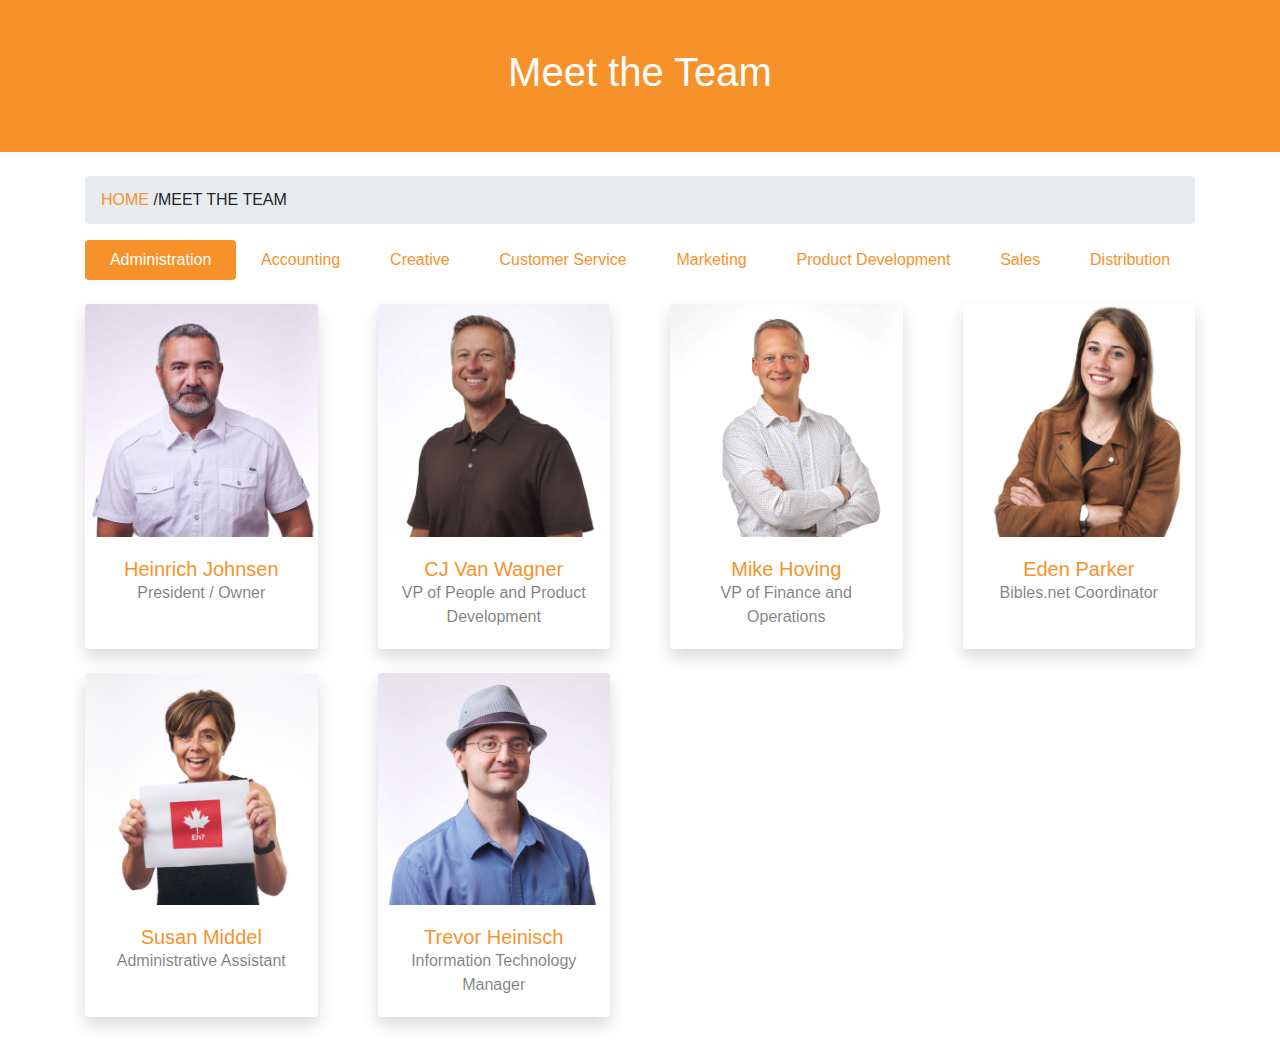
==== commit 5c5cb5b3: "Add files via upload" ====
--- a/index.html
+++ b/index.html
@@ -80,7 +80,7 @@
 		</ul>
 		<div id="banner-breadcrumb-bottom" class="content-banner banner-breadcrumb-bottom"></div>
 		<!-- Desktop Tab Bar -->
-		<ul id="nav-department" class="nav nav-pills nav-justified">
+		<ul id="nav-department" class="nav nav-pills nav-fill">
 			<li class="nav-item"><a id="pill-administration" class="nav-link active" data-toggle="tab" href="#administration">Administration</a></li>
 			<li class="nav-item"><a id="pill-accounting" class="nav-link" data-toggle="tab" href="#accounting">Accounting</a></li>
 		    <li class="nav-item"><a id="pill-creative" class="nav-link" data-toggle="tab" href="#creative">Creative</a></li>
@@ -111,7 +111,7 @@
 			<div id="administration" class="tab-pane fade in show active">
 		  		<div class="row mt-4">
 					<!-- Heinrich Johnsen -->
-				    <div class="col-xl-3 col-md-6 mb-4">
+				    <div class="col-xl-3 col-lg-4 col-md-6 mb-4">
 				  		<div class="card border-0 shadow">
 				    		<img src="CAG_EMPLOYEES_HEADSHOTS\administration\HEINRICH_JOHNSEN.jpg" class="card-img-top" alt="...">
 				        	<div class="card-body text-center">
@@ -121,7 +121,7 @@
 				  		</div>
 					</div>
 					<!-- CJ Van Wagner -->
-				    <div class="col-xl-3 col-md-6 mb-4">
+				    <div class="col-xl-3 col-lg-4 col-md-6 mb-4">
 				  		<div class="card border-0 shadow">
 				    		<img src="CAG_EMPLOYEES_HEADSHOTS\administration\CJ.jpg" class="card-img-top card-img-neu" alt="...">
 				    		<img src="CAG_EMPLOYEES_HEADSHOTS\administration\CJ_2.jpg" class="card-img-top card-img-alt" alt="...">
@@ -132,7 +132,7 @@
 				  		</div>
 					</div>
 					<!-- Mike Hoving -->
-				    <div class="col-xl-3 col-md-6 mb-4">
+				    <div class="col-xl-3 col-lg-4 col-md-6 mb-4">
 				  		<div class="card border-0 shadow">
 				    		<img src="CAG_EMPLOYEES_HEADSHOTS\administration\MIKE_HOVING.jpg" class="card-img-top" alt="...">
 				        	<div class="card-body text-center">
@@ -142,7 +142,7 @@
 				  		</div>
 					</div>
 					<!-- Eden Parker -->
-				    <div class="col-xl-3 col-md-6 mb-4">
+				    <div class="col-xl-3 col-lg-4 col-md-6 mb-4">
 				  		<div class="card border-0 shadow">
 				    		<img src="CAG_EMPLOYEES_HEADSHOTS\marketing\EDEN_PARKER.jpg" class="card-img-top card-img-neu" alt="...">
 				    		<img src="CAG_EMPLOYEES_HEADSHOTS\marketing\EDEN_PARKER_2.jpg" class="card-img-top card-img-alt" alt="...">
@@ -153,7 +153,7 @@
 				  		</div>
 					</div>
 					<!-- Susan Middel -->
-				    <div class="col-xl-3 col-md-6 mb-4">
+				    <div class="col-xl-3 col-lg-4 col-md-6 mb-4">
 				  		<div class="card border-0 shadow">
 				    		<img src="CAG_EMPLOYEES_HEADSHOTS\administration\SUSAN_MIDDEL.jpg" class="card-img-top" alt="...">
 				        	<div class="card-body text-center">
@@ -163,7 +163,7 @@
 				  		</div>
 					</div>
 					<!-- Trevor Heinisch -->
-				    <div class="col-xl-3 col-md-6 mb-4">
+				    <div class="col-xl-3 col-lg-4 col-md-6 mb-4">
 				  		<div class="card border-0 shadow">
 				    		<img src="CAG_EMPLOYEES_HEADSHOTS\administration\TREVOR_HEINISCH.jpg" class="card-img-top" alt="...">
 				        	<div class="card-body text-center">
@@ -178,7 +178,7 @@
 			<div id="accounting" class="tab-pane fade">
 		  		<div class="row mt-4">
 					<!-- Evelyn Szczepanik -->
-				    <div class="col-xl-3 col-md-6 mb-4">
+				    <div class="col-xl-3 col-lg-4 col-md-6 mb-4">
 				  		<div class="card border-0 shadow">
 				    		<img src="CAG_EMPLOYEES_HEADSHOTS\accounting\EVELYN_SZXZEPANIK.jpg" class="card-img-top" alt="...">
 				        	<div class="card-body text-center">
@@ -188,7 +188,7 @@
 				  		</div>
 					</div>
 					<!-- Lettie Van Wyk -->
-				    <div class="col-xl-3 col-md-6 mb-4">
+				    <div class="col-xl-3 col-lg-4 col-md-6 mb-4">
 				  		<div class="card border-0 shadow">
 				    		<img src="CAG_EMPLOYEES_HEADSHOTS\accounting\LETTIE_VanWyk.jpg" class="card-img-top" alt="...">
 				        	<div class="card-body text-center">
@@ -203,7 +203,7 @@
 			<div id="creative" class="tab-pane fade">
 		  		<div class="row mt-4">
 					<!-- Brad Miedema -->
-				    <div class="col-xl-3 col-md-6 mb-4">
+				    <div class="col-xl-3 col-lg-4 col-md-6 mb-4">
 				  		<div class="card border-0 shadow">
 				    		<img src="CAG_EMPLOYEES_HEADSHOTS\creative\BRAD_MIEDEMA.jpg" class="card-img-top" alt="...">
 				        	<div class="card-body text-center">
@@ -213,7 +213,7 @@
 				  		</div>
 					</div>
 					<!-- Allison Sowers -->
-				    <div class="col-xl-3 col-md-6 mb-4">
+				    <div class="col-xl-3 col-lg-4 col-md-6 mb-4">
 				  		<div class="card border-0 shadow">
 				    		<img src="CAG_EMPLOYEES_HEADSHOTS\creative\ALISON_SOWERS.jpg" class="card-img-top" alt="...">
 				        	<div class="card-body text-center">
@@ -223,7 +223,7 @@
 				  		</div>
 					</div>
 					<!-- Erin Simula -->
-				    <div class="col-xl-3 col-md-6 mb-4">
+				    <div class="col-xl-3 col-lg-4 col-md-6 mb-4">
 				  		<div class="card border-0 shadow">
 				    		<img src="CAG_EMPLOYEES_HEADSHOTS\creative\ERIN_SIMULA.jpg" class="card-img-top" alt="...">
 				        	<div class="card-body text-center">
@@ -233,7 +233,7 @@
 				  		</div>
 					</div>
 					<!-- Nicole Grimes -->
-				    <div class="col-xl-3 col-md-6 mb-4">
+				    <div class="col-xl-3 col-lg-4 col-md-6 mb-4">
 				  		<div class="card border-0 shadow">
 				    		<img src="CAG_EMPLOYEES_HEADSHOTS\null_f.jpg" class="card-img-top" alt="...">
 				        	<div class="card-body text-center">
@@ -243,7 +243,7 @@
 				  		</div>
 					</div>
 					<!-- Staci Bryant -->
-				    <div class="col-xl-3 col-md-6 mb-4">
+				    <div class="col-xl-3 col-lg-4 col-md-6 mb-4">
 				  		<div class="card border-0 shadow">
 				    		<img src="CAG_EMPLOYEES_HEADSHOTS\creative\STACI_BRYANT.jpg" class="card-img-top" alt="...">
 				        	<div class="card-body text-center">
@@ -253,7 +253,7 @@
 				  		</div>
 					</div>
 					<!-- Greg Heck -->
-				    <div class="col-xl-3 col-md-6 mb-4">
+				    <div class="col-xl-3 col-lg-4 col-md-6 mb-4">
 				  		<div class="card border-0 shadow">
 				    		<img src="CAG_EMPLOYEES_HEADSHOTS\creative\GREG_HECK.jpg" class="card-img-top" alt="...">
 				        	<div class="card-body text-center">
@@ -268,7 +268,7 @@
 			<div id="customerService" class="tab-pane fade">
 		  		<div class="row mt-4">
 					<!-- Christina Okesson -->
-				    <div class="col-xl-3 col-md-6 mb-4">
+				    <div class="col-xl-3 col-lg-4 col-md-6 mb-4">
 				  		<div class="card border-0 shadow">
 				    		<img src="CAG_EMPLOYEES_HEADSHOTS\customerService\CHRISTINA_OKESSON.jpg" class="card-img-top" alt="...">
 				        	<div class="card-body text-center">
@@ -278,7 +278,7 @@
 				  		</div>
 					</div>
 					<!-- Erica Yoneyama -->
-				    <div class="col-xl-3 col-md-6 mb-4">
+				    <div class="col-xl-3 col-lg-4 col-md-6 mb-4">
 				  		<div class="card border-0 shadow">
 				    		<img src="CAG_EMPLOYEES_HEADSHOTS\customerService\ERICA_YONEYAMA.jpg" class="card-img-top" alt="...">
 				        	<div class="card-body text-center">
@@ -288,7 +288,7 @@
 				  		</div>
 					</div>
 					<!-- James Snyder -->
-				    <div class="col-xl-3 col-md-6 mb-4">
+				    <div class="col-xl-3 col-lg-4 col-md-6 mb-4">
 				  		<div class="card border-0 shadow">
 				    		<img src="CAG_EMPLOYEES_HEADSHOTS\customerService\JAMES_SNYDER.jpg" class="card-img-top" alt="...">
 				        	<div class="card-body text-center">
@@ -298,7 +298,7 @@
 				  		</div>
 					</div>
 					<!-- Kelly Glancey -->
-				    <div class="col-xl-3 col-md-6 mb-4">
+				    <div class="col-xl-3 col-lg-4 col-md-6 mb-4">
 				  		<div class="card border-0 shadow">
 				    		<img src="CAG_EMPLOYEES_HEADSHOTS\customerService\KELLY_GLANCEY.jpg" class="card-img-top" alt="...">
 				        	<div class="card-body text-center">
@@ -313,7 +313,7 @@
 			<div id="distribution" class="tab-pane fade">
 		  		<div class="row mt-4">
 					<!-- Ron Wisser -->
-				    <div class="col-xl-3 col-md-6 mb-4">
+				    <div class="col-xl-3 col-lg-4 col-md-6 mb-4">
 				  		<div class="card border-0 shadow">
 				    		<img src="CAG_EMPLOYEES_HEADSHOTS\distribution\RON_WISSER_2.jpg" class="card-img-top card-img-neu" alt="...">
 				    		<img src="CAG_EMPLOYEES_HEADSHOTS\distribution\RON_WISSER.jpg" class="card-img-top card-img-alt" alt="...">
@@ -324,7 +324,7 @@
 				  		</div>
 					</div>
 					<!-- Haslyn Broberg -->
-				    <div class="col-xl-3 col-md-6 mb-4">
+				    <div class="col-xl-3 col-lg-4 col-md-6 mb-4">
 				  		<div class="card border-0 shadow">
 				    		<img src="CAG_EMPLOYEES_HEADSHOTS\distribution\HASLYN_BROBERG.jpg" class="card-img-top" alt="...">
 				        	<div class="card-body text-center">
@@ -334,7 +334,7 @@
 				  		</div>
 					</div>
 					<!-- Maria Carpenter -->
-				    <div class="col-xl-3 col-md-6 mb-4">
+				    <div class="col-xl-3 col-lg-4 col-md-6 mb-4">
 				  		<div class="card border-0 shadow">
 				    		<img src="CAG_EMPLOYEES_HEADSHOTS\distribution\MARIA_CARPENTER.jpg" class="card-img-top" alt="...">
 				        	<div class="card-body text-center">
@@ -344,7 +344,7 @@
 				  		</div>
 					</div>
 					<!-- Rosa Ornelas -->
-				    <div class="col-xl-3 col-md-6 mb-4">
+				    <div class="col-xl-3 col-lg-4 col-md-6 mb-4">
 				  		<div class="card border-0 shadow">
 				    		<img src="CAG_EMPLOYEES_HEADSHOTS\distribution\ROSA_ORNELAS.jpg" class="card-img-top" alt="...">
 				        	<div class="card-body text-center">
@@ -354,7 +354,7 @@
 				  		</div>
 					</div>
 					<!-- Jorge Nieves -->
-				    <div class="col-xl-3 col-md-6 mb-4">
+				    <div class="col-xl-3 col-lg-4 col-md-6 mb-4">
 				  		<div class="card border-0 shadow">
 				    		<img src="CAG_EMPLOYEES_HEADSHOTS\distribution\JORGE_NIEVES.jpg" class="card-img-top" alt="...">
 				        	<div class="card-body text-center">
@@ -364,7 +364,7 @@
 				  		</div>
 					</div>
 					<!-- Matt Hayre -->
-				    <div class="col-xl-3 col-md-6 mb-4">
+				    <div class="col-xl-3 col-lg-4 col-md-6 mb-4">
 				  		<div class="card border-0 shadow">
 				    		<img src="CAG_EMPLOYEES_HEADSHOTS\distribution\MATT_HAYRE.jpg" class="card-img-top" alt="...">
 				        	<div class="card-body text-center">
@@ -374,7 +374,7 @@
 				  		</div>
 					</div>
 					<!-- Rafe Kiely -->
-				    <div class="col-xl-3 col-md-6 mb-4">
+				    <div class="col-xl-3 col-lg-4 col-md-6 mb-4">
 				  		<div class="card border-0 shadow">
 				    		<img src="CAG_EMPLOYEES_HEADSHOTS\distribution\RAFE_KIELY.jpg" class="card-img-top" alt="...">
 				        	<div class="card-body text-center">
@@ -384,7 +384,7 @@
 				  		</div>
 					</div>
 					<!-- David Carpenter -->
-				    <div class="col-xl-3 col-md-6 mb-4">
+				    <div class="col-xl-3 col-lg-4 col-md-6 mb-4">
 				  		<div class="card border-0 shadow">
 				    		<img src="CAG_EMPLOYEES_HEADSHOTS\distribution\DAVID_CARPENTER.jpg" class="card-img-top" alt="...">
 				        	<div class="card-body text-center">
@@ -394,7 +394,7 @@
 				  		</div>
 					</div>
 					<!-- Fernando Hernandez -->
-				    <div class="col-xl-3 col-md-6 mb-4">
+				    <div class="col-xl-3 col-lg-4 col-md-6 mb-4">
 				  		<div class="card border-0 shadow">
 				    		<img src="CAG_EMPLOYEES_HEADSHOTS\distribution\FERNANDO_HERNANDEZ.jpg" class="card-img-top" alt="...">
 				        	<div class="card-body text-center">
@@ -404,7 +404,7 @@
 				  		</div>
 					</div>
 					<!-- Jimmy Woosley -->
-				    <div class="col-xl-3 col-md-6 mb-4">
+				    <div class="col-xl-3 col-lg-4 col-md-6 mb-4">
 				  		<div class="card border-0 shadow">
 				    		<img src="CAG_EMPLOYEES_HEADSHOTS\distribution\JIMMY_WOOSLEY.jpg" class="card-img-top" alt="...">
 				        	<div class="card-body text-center">
@@ -414,7 +414,7 @@
 				  		</div>
 					</div>
 					<!-- Edward Herbert -->
-				    <div class="col-xl-3 col-md-6 mb-4">
+				    <div class="col-xl-3 col-lg-4 col-md-6 mb-4">
 				  		<div class="card border-0 shadow">
 				    		<img src="CAG_EMPLOYEES_HEADSHOTS\distribution\EDWARD_HERBERT.jpg" class="card-img-top" alt="...">
 				        	<div class="card-body text-center">
@@ -424,7 +424,7 @@
 				  		</div>
 					</div>
 					<!-- James Catalano -->
-				    <div class="col-xl-3 col-md-6 mb-4">
+				    <div class="col-xl-3 col-lg-4 col-md-6 mb-4">
 				  		<div class="card border-0 shadow">
 				    		<img src="CAG_EMPLOYEES_HEADSHOTS\distribution\JAMES_CATALANO.jpg" class="card-img-top" alt="...">
 				        	<div class="card-body text-center">
@@ -434,7 +434,7 @@
 				  		</div>
 					</div>
 					<!-- Alejandra Casimiro -->
-				    <div class="col-xl-3 col-md-6 mb-4">
+				    <div class="col-xl-3 col-lg-4 col-md-6 mb-4">
 				  		<div class="card border-0 shadow">
 				    		<img src="CAG_EMPLOYEES_HEADSHOTS\distribution\ALEJANDRA_CASIMIRO.jpg" class="card-img-top" alt="...">
 				        	<div class="card-body text-center">
@@ -444,7 +444,7 @@
 				  		</div>
 					</div>
 					<!-- Cheilyn Villegas -->
-				    <div class="col-xl-3 col-md-6 mb-4">
+				    <div class="col-xl-3 col-lg-4 col-md-6 mb-4">
 				  		<div class="card border-0 shadow">
 				    		<img src="CAG_EMPLOYEES_HEADSHOTS\distribution\CHEILN_VILLEGAS.jpg" class="card-img-top" alt="...">
 				        	<div class="card-body text-center">
@@ -454,7 +454,7 @@
 				  		</div>
 					</div>
 					<!-- Delores Escobedo -->
-				    <div class="col-xl-3 col-md-6 mb-4">
+				    <div class="col-xl-3 col-lg-4 col-md-6 mb-4">
 				  		<div class="card border-0 shadow">
 				    		<img src="CAG_EMPLOYEES_HEADSHOTS\distribution\DELORES_ESCOBEDO.jpg" class="card-img-top" alt="...">
 				        	<div class="card-body text-center">
@@ -464,7 +464,7 @@
 				  		</div>
 					</div>
 					<!-- Jessica Sanchez -->
-				    <div class="col-xl-3 col-md-6 mb-4">
+				    <div class="col-xl-3 col-lg-4 col-md-6 mb-4">
 				  		<div class="card border-0 shadow">
 				    		<img src="CAG_EMPLOYEES_HEADSHOTS\distribution\JESSICA_SANCHEZ.jpg" class="card-img-top" alt="...">
 				        	<div class="card-body text-center">
@@ -474,7 +474,7 @@
 				  		</div>
 					</div>
 					<!-- Juana Moreno -->
-				    <div class="col-xl-3 col-md-6 mb-4">
+				    <div class="col-xl-3 col-lg-4 col-md-6 mb-4">
 				  		<div class="card border-0 shadow">
 				    		<img src="CAG_EMPLOYEES_HEADSHOTS\distribution\JUANA_MORENO.jpg" class="card-img-top" alt="...">
 				        	<div class="card-body text-center">
@@ -484,7 +484,7 @@
 				  		</div>
 					</div>
 					<!-- Julia Amado -->
-				    <div class="col-xl-3 col-md-6 mb-4">
+				    <div class="col-xl-3 col-lg-4 col-md-6 mb-4">
 				  		<div class="card border-0 shadow">
 				    		<img src="CAG_EMPLOYEES_HEADSHOTS\distribution\JULIA_AMADO.jpg" class="card-img-top" alt="...">
 				        	<div class="card-body text-center">
@@ -494,7 +494,7 @@
 				  		</div>
 					</div>
 					<!-- Luis Diaz -->
-				    <div class="col-xl-3 col-md-6 mb-4">
+				    <div class="col-xl-3 col-lg-4 col-md-6 mb-4">
 				  		<div class="card border-0 shadow">
 				    		<img src="CAG_EMPLOYEES_HEADSHOTS\distribution\LUIS_DIAZ.jpg" class="card-img-top" alt="...">
 				        	<div class="card-body text-center">
@@ -504,7 +504,7 @@
 				  		</div>
 					</div>
 					<!-- Rosemary Aguilar -->
-				    <div class="col-xl-3 col-md-6 mb-4">
+				    <div class="col-xl-3 col-lg-4 col-md-6 mb-4">
 				  		<div class="card border-0 shadow">
 				    		<img src="CAG_EMPLOYEES_HEADSHOTS\distribution\ROSEMARY_AGUILAR.jpg" class="card-img-top" alt="...">
 				        	<div class="card-body text-center">
@@ -514,7 +514,7 @@
 				  		</div>
 					</div>
 					<!-- Susan Urbin -->
-				    <div class="col-xl-3 col-md-6 mb-4">
+				    <div class="col-xl-3 col-lg-4 col-md-6 mb-4">
 				  		<div class="card border-0 shadow">
 				    		<img src="CAG_EMPLOYEES_HEADSHOTS\distribution\SUSAN_URBIN.jpg" class="card-img-top" alt="...">
 				        	<div class="card-body text-center">
@@ -524,7 +524,7 @@
 				  		</div>
 					</div>
 					<!-- Laurie Wieringa -->
-				    <div class="col-xl-3 col-md-6 mb-4">
+				    <div class="col-xl-3 col-lg-4 col-md-6 mb-4">
 				  		<div class="card border-0 shadow">
 				    		<img src="CAG_EMPLOYEES_HEADSHOTS\distribution\LAURIE_WIERINGA.jpg" class="card-img-top" alt="...">
 				        	<div class="card-body text-center">
@@ -534,7 +534,7 @@
 				  		</div>
 					</div>
 					<!-- Dan Clawson -->
-				    <div class="col-xl-3 col-md-6 mb-4">
+				    <div class="col-xl-3 col-lg-4 col-md-6 mb-4">
 				  		<div class="card border-0 shadow">
 				    		<img src="CAG_EMPLOYEES_HEADSHOTS\distribution\DAN_CLAWSON.jpg" class="card-img-top" alt="...">
 				        	<div class="card-body text-center">
@@ -544,7 +544,7 @@
 				  		</div>
 					</div>
 					<!-- Myriam Oquendo -->
-				    <div class="col-xl-3 col-md-6 mb-4">
+				    <div class="col-xl-3 col-lg-4 col-md-6 mb-4">
 				  		<div class="card border-0 shadow">
 				    		<img src="CAG_EMPLOYEES_HEADSHOTS\distribution\MYRIAM_OQUENDO.jpg" class="card-img-top" alt="...">
 				        	<div class="card-body text-center">
@@ -554,7 +554,7 @@
 				  		</div>
 					</div>
 					<!-- Nancy Kershaw -->
-				    <div class="col-xl-3 col-md-6 mb-4">
+				    <div class="col-xl-3 col-lg-4 col-md-6 mb-4">
 				  		<div class="card border-0 shadow">
 				    		<img src="CAG_EMPLOYEES_HEADSHOTS\distribution\NANCY_KERSHAW.jpg" class="card-img-top" alt="...">
 				        	<div class="card-body text-center">
@@ -569,7 +569,7 @@
 			<div id="marketing" class="tab-pane fade">
 		  		<div class="row mt-4">
 					<!-- Lisa Rica -->
-				    <div class="col-xl-3 col-md-6 mb-4">
+				    <div class="col-xl-3 col-lg-4 col-md-6 mb-4">
 				  		<div class="card border-0 shadow">
 				    		<img src="CAG_EMPLOYEES_HEADSHOTS\marketing\LISA_RICE.jpg" class="card-img-top" alt="...">
 				        	<div class="card-body text-center">
@@ -579,7 +579,7 @@
 				  		</div>
 					</div>
 					<!-- Scott Johnson -->
-				    <div class="col-xl-3 col-md-6 mb-4">
+				    <div class="col-xl-3 col-lg-4 col-md-6 mb-4">
 				  		<div class="card border-0 shadow">
 				    		<img src="CAG_EMPLOYEES_HEADSHOTS\marketing\SCOTT_JOHNSON.jpg" class="card-img-top" alt="...">
 				        	<div class="card-body text-center">
@@ -594,7 +594,7 @@
 			<div id="productDevelopment" class="tab-pane fade">
 		  		<div class="row mt-4">
 					<!-- Debbie Christensen -->
-				    <div class="col-xl-3 col-md-6 mb-4">
+				    <div class="col-xl-3 col-lg-4 col-md-6 mb-4">
 				  		<div class="card border-0 shadow">
 				    		<img src="CAG_EMPLOYEES_HEADSHOTS\productDevelopment\DEBBIE_CHRISTENSEN.jpg" class="card-img-top" alt="...">
 				        	<div class="card-body text-center">
@@ -604,7 +604,7 @@
 				  		</div>
 					</div>
 					<!-- Kathleen Kepley -->
-				    <div class="col-xl-3 col-md-6 mb-4">
+				    <div class="col-xl-3 col-lg-4 col-md-6 mb-4">
 				  		<div class="card border-0 shadow">
 				    		<img src="CAG_EMPLOYEES_HEADSHOTS\productDevelopment\KATHLEEN_KEPLEY.jpg" class="card-img-top" alt="...">
 				        	<div class="card-body text-center">
@@ -614,7 +614,7 @@
 				  		</div>
 					</div>
 					<!-- Vikki McCallister -->
-				    <div class="col-xl-3 col-md-6 mb-4">
+				    <div class="col-xl-3 col-lg-4 col-md-6 mb-4">
 				  		<div class="card border-0 shadow">
 				    		<img src="CAG_EMPLOYEES_HEADSHOTS\productDevelopment\VIKKI_McCallister.jpg" class="card-img-top" alt="...">
 				        	<div class="card-body text-center">
@@ -629,7 +629,7 @@
 			<div id="sales" class="tab-pane fade">
 		  		<div class="row mt-4">
 					<!-- Jeff Francisco -->
-				    <div class="col-xl-3 col-md-6 mb-4">
+				    <div class="col-xl-3 col-lg-4 col-md-6 mb-4">
 				  		<div class="card border-0 shadow">
 				    		<img src="CAG_EMPLOYEES_HEADSHOTS\null_m.jpg" class="card-img-top" alt="...">
 				        	<div class="card-body text-center">
@@ -639,7 +639,7 @@
 				  		</div>
 					</div>
 					<!-- Shawn LeBar -->
-				    <div class="col-xl-3 col-md-6 mb-4">
+				    <div class="col-xl-3 col-lg-4 col-md-6 mb-4">
 				  		<div class="card border-0 shadow">
 				    		<img src="CAG_EMPLOYEES_HEADSHOTS\administration\SHAUN_LeBAR.jpg" class="card-img-top" alt="...">
 				        	<div class="card-body text-center">
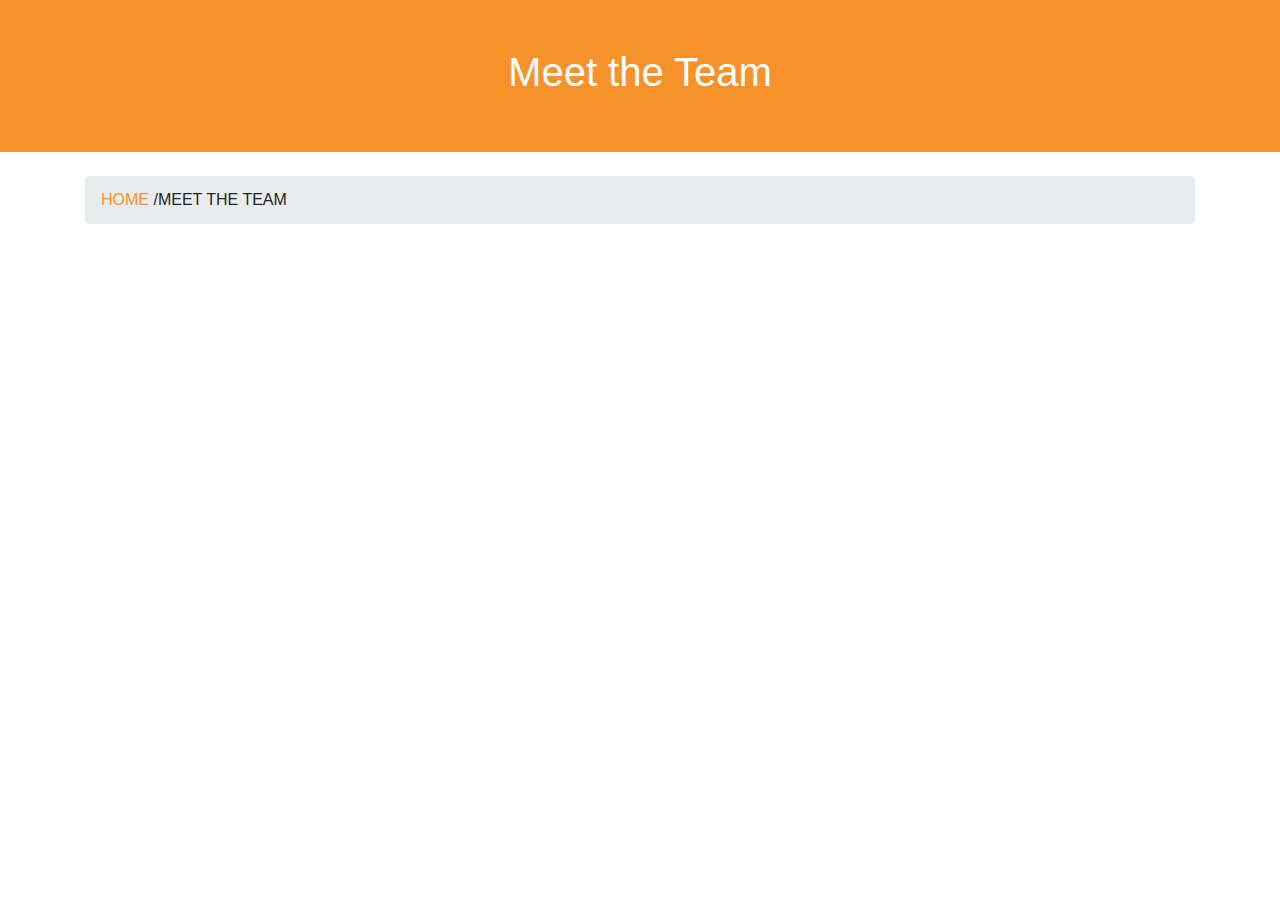
==== commit 9b7bd690: "Add files via upload" ====
--- a/index.html
+++ b/index.html
@@ -38,20 +38,22 @@
 		    -moz-osx-font-smoothing: grayscale;
 		}
 		@media (max-width: 1199px) {
-			#nav-department {
+			#nav-b-department {
 				display: none;
 			}
-			#nav-m-department {
+			#nav-b-m-department {
 				display: flex;
 			}
 		}
 		@media (min-width: 1200px) {
-			#nav-department {
+			#nav-b-department {
 				display: flex;
 			}
-			#nav-m-department {
+			#nav-b-m-department {
 				display: none;
 			}
+		}
+		@media (min-width: 768px) {
 			.card-text:last-child {
 				height: 48px;
 			}
@@ -79,585 +81,17 @@
 			</li>
 		</ul>
 		<div id="banner-breadcrumb-bottom" class="content-banner banner-breadcrumb-bottom"></div>
-		<!-- Desktop Tab Bar -->
-		<ul id="nav-department" class="nav nav-pills nav-fill">
-			<li class="nav-item"><a id="pill-administration" class="nav-link active" data-toggle="tab" href="#administration">Administration</a></li>
-			<li class="nav-item"><a id="pill-accounting" class="nav-link" data-toggle="tab" href="#accounting">Accounting</a></li>
-		    <li class="nav-item"><a id="pill-creative" class="nav-link" data-toggle="tab" href="#creative">Creative</a></li>
-		    <li class="nav-item"><a id="pill-customerService" class="nav-link" data-toggle="tab" href="#customerService">Customer Service</a></li>
-		    <li class="nav-item"><a id="pill-marketing" class="nav-link" data-toggle="tab" href="#marketing">Marketing</a></li>
-		    <li class="nav-item"><a id="pill-productDevelopment" class="nav-link" data-toggle="tab" href="#productDevelopment">Product Development</a></li>
-		    <li class="nav-item"><a id="pill-sales" class="nav-link" data-toggle="tab" href="#sales">Sales</a></li>
-		    <li class="nav-item"><a id="pill-distribution" class="nav-link" data-toggle="tab" href="#distribution">Distribution</a></li>
-		</ul>
-		<!-- End Desktop Tab Bar -->
 		
-		<!-- Mobile Tab Bar -->
-		<ul id="nav-m-department" class="nav nav-pills flex-column">
-			<li class="nav-item"><a id="pill-m-administration" class="nav-link active" data-toggle="tab" href="#administration">Administration</a></li>
-			<li class="nav-item"><a id="pill-m-accounting" class="nav-link" data-toggle="tab" href="#accounting">Accounting</a></li>
-		    <li class="nav-item"><a id="pill-m-creative" class="nav-link" data-toggle="tab" href="#creative">Creative</a></li>
-		    <li class="nav-item"><a id="pill-m-customerService" class="nav-link" data-toggle="tab" href="#customerService">Customer Service</a></li>
-		    <li class="nav-item"><a id="pill-m-marketing" class="nav-link" data-toggle="tab" href="#marketing">Marketing</a></li>
-		    <li class="nav-item"><a id="pill-m-productDevelopment" class="nav-link" data-toggle="tab" href="#productDevelopment">Product Development</a></li>
-		    <li class="nav-item"><a id="pill-m-sales" class="nav-link" data-toggle="tab" href="#sales">Sales</a></li>
-		    <li class="nav-item"><a id="pill-m-distribution" class="nav-link" data-toggle="tab" href="#distribution">Distribution</a></li>
-		</ul>
-		<!-- End Mobile Tab Bar -->
+		<ul id="nav-b-department" class="nav nav-pills nav-fill"></ul>
+		<ul id="nav-b-m-department" class="nav nav-pills flex-column"></ul>
 		
-		<!-- Pictures -->
-		<div class="tab-content card-deck">
-			<!-- Administration -->
-			<div id="administration" class="tab-pane fade in show active">
-		  		<div class="row mt-4">
-					<!-- Heinrich Johnsen -->
-				    <div class="col-xl-3 col-lg-4 col-md-6 mb-4">
-				  		<div class="card border-0 shadow">
-				    		<img src="CAG_EMPLOYEES_HEADSHOTS\administration\HEINRICH_JOHNSEN.jpg" class="card-img-top" alt="...">
-				        	<div class="card-body text-center">
-				      			<h5 class="card-title mb-0">Heinrich Johnsen</h5>
-				      			<div class="card-text text-black-50">President / Owner</div>
-				    		</div>
-				  		</div>
-					</div>
-					<!-- CJ Van Wagner -->
-				    <div class="col-xl-3 col-lg-4 col-md-6 mb-4">
-				  		<div class="card border-0 shadow">
-				    		<img src="CAG_EMPLOYEES_HEADSHOTS\administration\CJ.jpg" class="card-img-top card-img-neu" alt="...">
-				    		<img src="CAG_EMPLOYEES_HEADSHOTS\administration\CJ_2.jpg" class="card-img-top card-img-alt" alt="...">
-				        	<div class="card-body text-center">
-				      			<h5 class="card-title mb-0">CJ Van Wagner</h5>
-				      			<div class="card-text text-black-50">VP of People and Product Development</div>
-				    		</div>
-				  		</div>
-					</div>
-					<!-- Mike Hoving -->
-				    <div class="col-xl-3 col-lg-4 col-md-6 mb-4">
-				  		<div class="card border-0 shadow">
-				    		<img src="CAG_EMPLOYEES_HEADSHOTS\administration\MIKE_HOVING.jpg" class="card-img-top" alt="...">
-				        	<div class="card-body text-center">
-				      			<h5 class="card-title mb-0">Mike Hoving</h5>
-				      			<div class="card-text text-black-50">VP of Finance and Operations</div>
-				    		</div>
-				  		</div>
-					</div>
-					<!-- Eden Parker -->
-				    <div class="col-xl-3 col-lg-4 col-md-6 mb-4">
-				  		<div class="card border-0 shadow">
-				    		<img src="CAG_EMPLOYEES_HEADSHOTS\marketing\EDEN_PARKER.jpg" class="card-img-top card-img-neu" alt="...">
-				    		<img src="CAG_EMPLOYEES_HEADSHOTS\marketing\EDEN_PARKER_2.jpg" class="card-img-top card-img-alt" alt="...">
-				        	<div class="card-body text-center">
-				      			<h5 class="card-title mb-0">Eden Parker</h5>
-				      			<div class="card-text text-black-50">Bibles.net Coordinator</div>
-				    		</div>
-				  		</div>
-					</div>
-					<!-- Susan Middel -->
-				    <div class="col-xl-3 col-lg-4 col-md-6 mb-4">
-				  		<div class="card border-0 shadow">
-				    		<img src="CAG_EMPLOYEES_HEADSHOTS\administration\SUSAN_MIDDEL.jpg" class="card-img-top" alt="...">
-				        	<div class="card-body text-center">
-				      			<h5 class="card-title mb-0">Susan Middel</h5>
-				      			<div class="card-text text-black-50">Administrative Assistant</div>
-				    		</div>
-				  		</div>
-					</div>
-					<!-- Trevor Heinisch -->
-				    <div class="col-xl-3 col-lg-4 col-md-6 mb-4">
-				  		<div class="card border-0 shadow">
-				    		<img src="CAG_EMPLOYEES_HEADSHOTS\administration\TREVOR_HEINISCH.jpg" class="card-img-top" alt="...">
-				        	<div class="card-body text-center">
-				      			<h5 class="card-title mb-0">Trevor Heinisch</h5>
-				      			<div class="card-text text-black-50">Information Technology Manager</div>
-				    		</div>
-				  		</div>
-					</div>
-				</div>
-		    </div>
-			<!-- Accounting -->
-			<div id="accounting" class="tab-pane fade">
-		  		<div class="row mt-4">
-					<!-- Evelyn Szczepanik -->
-				    <div class="col-xl-3 col-lg-4 col-md-6 mb-4">
-				  		<div class="card border-0 shadow">
-				    		<img src="CAG_EMPLOYEES_HEADSHOTS\accounting\EVELYN_SZXZEPANIK.jpg" class="card-img-top" alt="...">
-				        	<div class="card-body text-center">
-				      			<h5 class="card-title mb-0">Evelyn Szczepanik</h5>
-				      			<div class="card-text text-black-50">Accounts Receivable</div>
-				    		</div>
-				  		</div>
-					</div>
-					<!-- Lettie Van Wyk -->
-				    <div class="col-xl-3 col-lg-4 col-md-6 mb-4">
-				  		<div class="card border-0 shadow">
-				    		<img src="CAG_EMPLOYEES_HEADSHOTS\accounting\LETTIE_VanWyk.jpg" class="card-img-top" alt="...">
-				        	<div class="card-body text-center">
-				      			<h5 class="card-title mb-0">Lettie Van Wyk</h5>
-				      			<div class="card-text text-black-50">Accounting Assistant</div>
-				    		</div>
-				  		</div>
-					</div>
-				</div>
-		    </div>
-			<!-- Creative -->
-			<div id="creative" class="tab-pane fade">
-		  		<div class="row mt-4">
-					<!-- Brad Miedema -->
-				    <div class="col-xl-3 col-lg-4 col-md-6 mb-4">
-				  		<div class="card border-0 shadow">
-				    		<img src="CAG_EMPLOYEES_HEADSHOTS\creative\BRAD_MIEDEMA.jpg" class="card-img-top" alt="...">
-				        	<div class="card-body text-center">
-				      			<h5 class="card-title mb-0">Brad Miedema</h5>
-				      			<div class="card-text text-black-50">Art Director</div>
-				    		</div>
-				  		</div>
-					</div>
-					<!-- Allison Sowers -->
-				    <div class="col-xl-3 col-lg-4 col-md-6 mb-4">
-				  		<div class="card border-0 shadow">
-				    		<img src="CAG_EMPLOYEES_HEADSHOTS\creative\ALISON_SOWERS.jpg" class="card-img-top" alt="...">
-				        	<div class="card-body text-center">
-				      			<h5 class="card-title mb-0">Allison Sowers</h5>
-				      			<div class="card-text text-black-50">Designer</div>
-				    		</div>
-				  		</div>
-					</div>
-					<!-- Erin Simula -->
-				    <div class="col-xl-3 col-lg-4 col-md-6 mb-4">
-				  		<div class="card border-0 shadow">
-				    		<img src="CAG_EMPLOYEES_HEADSHOTS\creative\ERIN_SIMULA.jpg" class="card-img-top" alt="...">
-				        	<div class="card-body text-center">
-				      			<h5 class="card-title mb-0">Erin Simula</h5>
-				      			<div class="card-text text-black-50">Designer</div>
-				    		</div>
-				  		</div>
-					</div>
-					<!-- Nicole Grimes -->
-				    <div class="col-xl-3 col-lg-4 col-md-6 mb-4">
-				  		<div class="card border-0 shadow">
-				    		<img src="CAG_EMPLOYEES_HEADSHOTS\null_f.jpg" class="card-img-top" alt="...">
-				        	<div class="card-body text-center">
-				      			<h5 class="card-title mb-0">Nicole Grimes</h5>
-				      			<div class="card-text text-black-50">Designer</div>
-				    		</div>
-				  		</div>
-					</div>
-					<!-- Staci Bryant -->
-				    <div class="col-xl-3 col-lg-4 col-md-6 mb-4">
-				  		<div class="card border-0 shadow">
-				    		<img src="CAG_EMPLOYEES_HEADSHOTS\creative\STACI_BRYANT.jpg" class="card-img-top" alt="...">
-				        	<div class="card-body text-center">
-				      			<h5 class="card-title mb-0">Staci Bryant</h5>
-				      			<div class="card-text text-black-50">Designer / Superwoman</div>
-				    		</div>
-				  		</div>
-					</div>
-					<!-- Greg Heck -->
-				    <div class="col-xl-3 col-lg-4 col-md-6 mb-4">
-				  		<div class="card border-0 shadow">
-				    		<img src="CAG_EMPLOYEES_HEADSHOTS\creative\GREG_HECK.jpg" class="card-img-top" alt="...">
-				        	<div class="card-body text-center">
-				      			<h5 class="card-title mb-0">Greg Heck</h5>
-				      			<div class="card-text text-black-50">Photographer</div>
-				    		</div>
-				  		</div>
-					</div>
-				</div>
-		    </div>
-			<!-- Customer Service -->
-			<div id="customerService" class="tab-pane fade">
-		  		<div class="row mt-4">
-					<!-- Christina Okesson -->
-				    <div class="col-xl-3 col-lg-4 col-md-6 mb-4">
-				  		<div class="card border-0 shadow">
-				    		<img src="CAG_EMPLOYEES_HEADSHOTS\customerService\CHRISTINA_OKESSON.jpg" class="card-img-top" alt="...">
-				        	<div class="card-body text-center">
-				      			<h5 class="card-title mb-0">Christina Okesson</h5>
-				      			<div class="card-text text-black-50">Customer Service Representative</div>
-				    		</div>
-				  		</div>
-					</div>
-					<!-- Erica Yoneyama -->
-				    <div class="col-xl-3 col-lg-4 col-md-6 mb-4">
-				  		<div class="card border-0 shadow">
-				    		<img src="CAG_EMPLOYEES_HEADSHOTS\customerService\ERICA_YONEYAMA.jpg" class="card-img-top" alt="...">
-				        	<div class="card-body text-center">
-				      			<h5 class="card-title mb-0">Erica Yoneyama</h5>
-				      			<div class="card-text text-black-50">Customer Service Representative</div>
-				    		</div>
-				  		</div>
-					</div>
-					<!-- James Snyder -->
-				    <div class="col-xl-3 col-lg-4 col-md-6 mb-4">
-				  		<div class="card border-0 shadow">
-				    		<img src="CAG_EMPLOYEES_HEADSHOTS\customerService\JAMES_SNYDER.jpg" class="card-img-top" alt="...">
-				        	<div class="card-body text-center">
-				      			<h5 class="card-title mb-0">Jim Snyder</h5>
-				      			<div class="card-text text-black-50">Customer Service Representative</div>
-				    		</div>
-				  		</div>
-					</div>
-					<!-- Kelly Glancey -->
-				    <div class="col-xl-3 col-lg-4 col-md-6 mb-4">
-				  		<div class="card border-0 shadow">
-				    		<img src="CAG_EMPLOYEES_HEADSHOTS\customerService\KELLY_GLANCEY.jpg" class="card-img-top" alt="...">
-				        	<div class="card-body text-center">
-				      			<h5 class="card-title mb-0">Kelly Glancey</h5>
-				      			<div class="card-text text-black-50">Key Accounts Manager</div>
-				    		</div>
-				  		</div>
-					</div>
-				</div>
-		    </div>
-			<!-- Distribution -->
-			<div id="distribution" class="tab-pane fade">
-		  		<div class="row mt-4">
-					<!-- Ron Wisser -->
-				    <div class="col-xl-3 col-lg-4 col-md-6 mb-4">
-				  		<div class="card border-0 shadow">
-				    		<img src="CAG_EMPLOYEES_HEADSHOTS\distribution\RON_WISSER_2.jpg" class="card-img-top card-img-neu" alt="...">
-				    		<img src="CAG_EMPLOYEES_HEADSHOTS\distribution\RON_WISSER.jpg" class="card-img-top card-img-alt" alt="...">
-				        	<div class="card-body text-center">
-				      			<h5 class="card-title mb-0">Ron Wisser</h5>
-				      			<div class="card-text text-black-50">Distribution Manager</div>
-				    		</div>
-				  		</div>
-					</div>
-					<!-- Haslyn Broberg -->
-				    <div class="col-xl-3 col-lg-4 col-md-6 mb-4">
-				  		<div class="card border-0 shadow">
-				    		<img src="CAG_EMPLOYEES_HEADSHOTS\distribution\HASLYN_BROBERG.jpg" class="card-img-top" alt="...">
-				        	<div class="card-body text-center">
-				      			<h5 class="card-title mb-0">Haslyn Broberg</h5>
-				      			<div class="card-text text-black-50">Assembly</div>
-				    		</div>
-				  		</div>
-					</div>
-					<!-- Maria Carpenter -->
-				    <div class="col-xl-3 col-lg-4 col-md-6 mb-4">
-				  		<div class="card border-0 shadow">
-				    		<img src="CAG_EMPLOYEES_HEADSHOTS\distribution\MARIA_CARPENTER.jpg" class="card-img-top" alt="...">
-				        	<div class="card-body text-center">
-				      			<h5 class="card-title mb-0">Maria Carpenter</h5>
-				      			<div class="card-text text-black-50">Assembly</div>
-				    		</div>
-				  		</div>
-					</div>
-					<!-- Rosa Ornelas -->
-				    <div class="col-xl-3 col-lg-4 col-md-6 mb-4">
-				  		<div class="card border-0 shadow">
-				    		<img src="CAG_EMPLOYEES_HEADSHOTS\distribution\ROSA_ORNELAS.jpg" class="card-img-top" alt="...">
-				        	<div class="card-body text-center">
-				      			<h5 class="card-title mb-0">Rosa Ornelas</h5>
-				      			<div class="card-text text-black-50">Assembly</div>
-				    		</div>
-				  		</div>
-					</div>
-					<!-- Jorge Nieves -->
-				    <div class="col-xl-3 col-lg-4 col-md-6 mb-4">
-				  		<div class="card border-0 shadow">
-				    		<img src="CAG_EMPLOYEES_HEADSHOTS\distribution\JORGE_NIEVES.jpg" class="card-img-top" alt="...">
-				        	<div class="card-body text-center">
-				      			<h5 class="card-title mb-0">Jorge Nieves</h5>
-				      			<div class="card-text text-black-50">Forklift Operator</div>
-				    		</div>
-				  		</div>
-					</div>
-					<!-- Matt Hayre -->
-				    <div class="col-xl-3 col-lg-4 col-md-6 mb-4">
-				  		<div class="card border-0 shadow">
-				    		<img src="CAG_EMPLOYEES_HEADSHOTS\distribution\MATT_HAYRE.jpg" class="card-img-top" alt="...">
-				        	<div class="card-body text-center">
-				      			<h5 class="card-title mb-0">Matt Hayre</h5>
-				      			<div class="card-text text-black-50">Inventory Lead</div>
-				    		</div>
-				  		</div>
-					</div>
-					<!-- Rafe Kiely -->
-				    <div class="col-xl-3 col-lg-4 col-md-6 mb-4">
-				  		<div class="card border-0 shadow">
-				    		<img src="CAG_EMPLOYEES_HEADSHOTS\distribution\RAFE_KIELY.jpg" class="card-img-top" alt="...">
-				        	<div class="card-body text-center">
-				      			<h5 class="card-title mb-0">Rafe Kiely</h5>
-				      			<div class="card-text text-black-50">Logistics Analyst</div>
-				    		</div>
-				  		</div>
-					</div>
-					<!-- David Carpenter -->
-				    <div class="col-xl-3 col-lg-4 col-md-6 mb-4">
-				  		<div class="card border-0 shadow">
-				    		<img src="CAG_EMPLOYEES_HEADSHOTS\distribution\DAVID_CARPENTER.jpg" class="card-img-top" alt="...">
-				        	<div class="card-body text-center">
-				      			<h5 class="card-title mb-0">David Carpenter</h5>
-				      			<div class="card-text text-black-50">Material Handler</div>
-				    		</div>
-				  		</div>
-					</div>
-					<!-- Fernando Hernandez -->
-				    <div class="col-xl-3 col-lg-4 col-md-6 mb-4">
-				  		<div class="card border-0 shadow">
-				    		<img src="CAG_EMPLOYEES_HEADSHOTS\distribution\FERNANDO_HERNANDEZ.jpg" class="card-img-top" alt="...">
-				        	<div class="card-body text-center">
-				      			<h5 class="card-title mb-0">Fernando Hernandez</h5>
-				      			<div class="card-text text-black-50">Material Handler</div>
-				    		</div>
-				  		</div>
-					</div>
-					<!-- Jimmy Woosley -->
-				    <div class="col-xl-3 col-lg-4 col-md-6 mb-4">
-				  		<div class="card border-0 shadow">
-				    		<img src="CAG_EMPLOYEES_HEADSHOTS\distribution\JIMMY_WOOSLEY.jpg" class="card-img-top" alt="...">
-				        	<div class="card-body text-center">
-				      			<h5 class="card-title mb-0">Jim Woosley</h5>
-				      			<div class="card-text text-black-50">Material Handler</div>
-				    		</div>
-				  		</div>
-					</div>
-					<!-- Edward Herbert -->
-				    <div class="col-xl-3 col-lg-4 col-md-6 mb-4">
-				  		<div class="card border-0 shadow">
-				    		<img src="CAG_EMPLOYEES_HEADSHOTS\distribution\EDWARD_HERBERT.jpg" class="card-img-top" alt="...">
-				        	<div class="card-body text-center">
-				      			<h5 class="card-title mb-0">Ned Herbert</h5>
-				      			<div class="card-text text-black-50">Packer</div>
-				    		</div>
-				  		</div>
-					</div>
-					<!-- James Catalano -->
-				    <div class="col-xl-3 col-lg-4 col-md-6 mb-4">
-				  		<div class="card border-0 shadow">
-				    		<img src="CAG_EMPLOYEES_HEADSHOTS\distribution\JAMES_CATALANO.jpg" class="card-img-top" alt="...">
-				        	<div class="card-body text-center">
-				      			<h5 class="card-title mb-0">Jim Catalano</h5>
-				      			<div class="card-text text-black-50">Senior Order Picker</div>
-				    		</div>
-				  		</div>
-					</div>
-					<!-- Alejandra Casimiro -->
-				    <div class="col-xl-3 col-lg-4 col-md-6 mb-4">
-				  		<div class="card border-0 shadow">
-				    		<img src="CAG_EMPLOYEES_HEADSHOTS\distribution\ALEJANDRA_CASIMIRO.jpg" class="card-img-top" alt="...">
-				        	<div class="card-body text-center">
-				      			<h5 class="card-title mb-0">Alex Casimiro</h5>
-				      			<div class="card-text text-black-50">Picker</div>
-				    		</div>
-				  		</div>
-					</div>
-					<!-- Cheilyn Villegas -->
-				    <div class="col-xl-3 col-lg-4 col-md-6 mb-4">
-				  		<div class="card border-0 shadow">
-				    		<img src="CAG_EMPLOYEES_HEADSHOTS\distribution\CHEILN_VILLEGAS.jpg" class="card-img-top" alt="...">
-				        	<div class="card-body text-center">
-				      			<h5 class="card-title mb-0">Cheilyn Villegas</h5>
-				      			<div class="card-text text-black-50">Picker</div>
-				    		</div>
-				  		</div>
-					</div>
-					<!-- Delores Escobedo -->
-				    <div class="col-xl-3 col-lg-4 col-md-6 mb-4">
-				  		<div class="card border-0 shadow">
-				    		<img src="CAG_EMPLOYEES_HEADSHOTS\distribution\DELORES_ESCOBEDO.jpg" class="card-img-top" alt="...">
-				        	<div class="card-body text-center">
-				      			<h5 class="card-title mb-0">Dolores Escobedo</h5>
-				      			<div class="card-text text-black-50">Picker</div>
-				    		</div>
-				  		</div>
-					</div>
-					<!-- Jessica Sanchez -->
-				    <div class="col-xl-3 col-lg-4 col-md-6 mb-4">
-				  		<div class="card border-0 shadow">
-				    		<img src="CAG_EMPLOYEES_HEADSHOTS\distribution\JESSICA_SANCHEZ.jpg" class="card-img-top" alt="...">
-				        	<div class="card-body text-center">
-				      			<h5 class="card-title mb-0">Jessica Sanchez</h5>
-				      			<div class="card-text text-black-50">Picker</div>
-				    		</div>
-				  		</div>
-					</div>
-					<!-- Juana Moreno -->
-				    <div class="col-xl-3 col-lg-4 col-md-6 mb-4">
-				  		<div class="card border-0 shadow">
-				    		<img src="CAG_EMPLOYEES_HEADSHOTS\distribution\JUANA_MORENO.jpg" class="card-img-top" alt="...">
-				        	<div class="card-body text-center">
-				      			<h5 class="card-title mb-0">Juana Moreno</h5>
-				      			<div class="card-text text-black-50">Picker</div>
-				    		</div>
-				  		</div>
-					</div>
-					<!-- Julia Amado -->
-				    <div class="col-xl-3 col-lg-4 col-md-6 mb-4">
-				  		<div class="card border-0 shadow">
-				    		<img src="CAG_EMPLOYEES_HEADSHOTS\distribution\JULIA_AMADO.jpg" class="card-img-top" alt="...">
-				        	<div class="card-body text-center">
-				      			<h5 class="card-title mb-0">Julia Amado</h5>
-				      			<div class="card-text text-black-50">Picker</div>
-				    		</div>
-				  		</div>
-					</div>
-					<!-- Luis Diaz -->
-				    <div class="col-xl-3 col-lg-4 col-md-6 mb-4">
-				  		<div class="card border-0 shadow">
-				    		<img src="CAG_EMPLOYEES_HEADSHOTS\distribution\LUIS_DIAZ.jpg" class="card-img-top" alt="...">
-				        	<div class="card-body text-center">
-				      			<h5 class="card-title mb-0">Luis Diaz</h5>
-				      			<div class="card-text text-black-50">Picker</div>
-				    		</div>
-				  		</div>
-					</div>
-					<!-- Rosemary Aguilar -->
-				    <div class="col-xl-3 col-lg-4 col-md-6 mb-4">
-				  		<div class="card border-0 shadow">
-				    		<img src="CAG_EMPLOYEES_HEADSHOTS\distribution\ROSEMARY_AGUILAR.jpg" class="card-img-top" alt="...">
-				        	<div class="card-body text-center">
-				      			<h5 class="card-title mb-0">Rosemary Aguilar</h5>
-				      			<div class="card-text text-black-50">Picker</div>
-				    		</div>
-				  		</div>
-					</div>
-					<!-- Susan Urbin -->
-				    <div class="col-xl-3 col-lg-4 col-md-6 mb-4">
-				  		<div class="card border-0 shadow">
-				    		<img src="CAG_EMPLOYEES_HEADSHOTS\distribution\SUSAN_URBIN.jpg" class="card-img-top" alt="...">
-				        	<div class="card-body text-center">
-				      			<h5 class="card-title mb-0">Susan Urbin</h5>
-				      			<div class="card-text text-black-50">Picker</div>
-				    		</div>
-				  		</div>
-					</div>
-					<!-- Laurie Wieringa -->
-				    <div class="col-xl-3 col-lg-4 col-md-6 mb-4">
-				  		<div class="card border-0 shadow">
-				    		<img src="CAG_EMPLOYEES_HEADSHOTS\distribution\LAURIE_WIERINGA.jpg" class="card-img-top" alt="...">
-				        	<div class="card-body text-center">
-				      			<h5 class="card-title mb-0">Laurie Wieringa</h5>
-				      			<div class="card-text text-black-50">Receiving</div>
-				    		</div>
-				  		</div>
-					</div>
-					<!-- Dan Clawson -->
-				    <div class="col-xl-3 col-lg-4 col-md-6 mb-4">
-				  		<div class="card border-0 shadow">
-				    		<img src="CAG_EMPLOYEES_HEADSHOTS\distribution\DAN_CLAWSON.jpg" class="card-img-top" alt="...">
-				        	<div class="card-body text-center">
-				      			<h5 class="card-title mb-0">Dan Clawson</h5>
-				      			<div class="card-text text-black-50">Shipping</div>
-				    		</div>
-				  		</div>
-					</div>
-					<!-- Myriam Oquendo -->
-				    <div class="col-xl-3 col-lg-4 col-md-6 mb-4">
-				  		<div class="card border-0 shadow">
-				    		<img src="CAG_EMPLOYEES_HEADSHOTS\distribution\MYRIAM_OQUENDO.jpg" class="card-img-top" alt="...">
-				        	<div class="card-body text-center">
-				      			<h5 class="card-title mb-0">Myriam Oquendo</h5>
-				      			<div class="card-text text-black-50">Shipping</div>
-				    		</div>
-				  		</div>
-					</div>
-					<!-- Nancy Kershaw -->
-				    <div class="col-xl-3 col-lg-4 col-md-6 mb-4">
-				  		<div class="card border-0 shadow">
-				    		<img src="CAG_EMPLOYEES_HEADSHOTS\distribution\NANCY_KERSHAW.jpg" class="card-img-top" alt="...">
-				        	<div class="card-body text-center">
-				      			<h5 class="card-title mb-0">Nancy Kershaw</h5>
-				      			<div class="card-text text-black-50">Shipping</div>
-				    		</div>
-				  		</div>
-					</div>
-				</div>
-		    </div>
-			<!-- Marketing -->
-			<div id="marketing" class="tab-pane fade">
-		  		<div class="row mt-4">
-					<!-- Lisa Rica -->
-				    <div class="col-xl-3 col-lg-4 col-md-6 mb-4">
-				  		<div class="card border-0 shadow">
-				    		<img src="CAG_EMPLOYEES_HEADSHOTS\marketing\LISA_RICE.jpg" class="card-img-top" alt="...">
-				        	<div class="card-body text-center">
-				      			<h5 class="card-title mb-0">Lisa Rice</h5>
-				      			<div class="card-text text-black-50">Marketing Manager</div>
-				    		</div>
-				  		</div>
-					</div>
-					<!-- Scott Johnson -->
-				    <div class="col-xl-3 col-lg-4 col-md-6 mb-4">
-				  		<div class="card border-0 shadow">
-				    		<img src="CAG_EMPLOYEES_HEADSHOTS\marketing\SCOTT_JOHNSON.jpg" class="card-img-top" alt="...">
-				        	<div class="card-body text-center">
-				      			<h5 class="card-title mb-0">Scott Johnson</h5>
-				      			<div class="card-text text-black-50">Marketing Intern</div>
-				    		</div>
-				  		</div>
-					</div>
-				</div>
-		    </div>
-			<!-- Product Development -->
-			<div id="productDevelopment" class="tab-pane fade">
-		  		<div class="row mt-4">
-					<!-- Debbie Christensen -->
-				    <div class="col-xl-3 col-lg-4 col-md-6 mb-4">
-				  		<div class="card border-0 shadow">
-				    		<img src="CAG_EMPLOYEES_HEADSHOTS\productDevelopment\DEBBIE_CHRISTENSEN.jpg" class="card-img-top" alt="...">
-				        	<div class="card-body text-center">
-				      			<h5 class="card-title mb-0">Debbie Christensen</h5>
-				      			<div class="card-text text-black-50">Proofreader / Editor</div>
-				    		</div>
-				  		</div>
-					</div>
-					<!-- Kathleen Kepley -->
-				    <div class="col-xl-3 col-lg-4 col-md-6 mb-4">
-				  		<div class="card border-0 shadow">
-				    		<img src="CAG_EMPLOYEES_HEADSHOTS\productDevelopment\KATHLEEN_KEPLEY.jpg" class="card-img-top" alt="...">
-				        	<div class="card-body text-center">
-				      			<h5 class="card-title mb-0">Kathleen Kepley</h5>
-				      			<div class="card-text text-black-50">Custom Project Coordinator</div>
-				    		</div>
-				  		</div>
-					</div>
-					<!-- Vikki McCallister -->
-				    <div class="col-xl-3 col-lg-4 col-md-6 mb-4">
-				  		<div class="card border-0 shadow">
-				    		<img src="CAG_EMPLOYEES_HEADSHOTS\productDevelopment\VIKKI_McCallister.jpg" class="card-img-top" alt="...">
-				        	<div class="card-body text-center">
-				      			<h5 class="card-title mb-0">Vikki McCallister</h5>
-				      			<div class="card-text text-black-50">Product Manager</div>
-				    		</div>
-				  		</div>
-					</div>
-				</div>
-		    </div>
-			<!-- Sales -->
-			<div id="sales" class="tab-pane fade">
-		  		<div class="row mt-4">
-					<!-- Jeff Francisco -->
-				    <div class="col-xl-3 col-lg-4 col-md-6 mb-4">
-				  		<div class="card border-0 shadow">
-				    		<img src="CAG_EMPLOYEES_HEADSHOTS\null_m.jpg" class="card-img-top" alt="...">
-				        	<div class="card-body text-center">
-				      			<h5 class="card-title mb-0">Jeff Francisco</h5>
-				      			<div class="card-text text-black-50">Sales Manager</div>
-				    		</div>
-				  		</div>
-					</div>
-					<!-- Shawn LeBar -->
-				    <div class="col-xl-3 col-lg-4 col-md-6 mb-4">
-				  		<div class="card border-0 shadow">
-				    		<img src="CAG_EMPLOYEES_HEADSHOTS\administration\SHAUN_LeBAR.jpg" class="card-img-top" alt="...">
-				        	<div class="card-body text-center">
-				      			<h5 class="card-title mb-0">Shawn LeBar</h5>
-				      			<div class="card-text text-black-50">Sales Manager</div>
-				    		</div>
-				  		</div>
-					</div>
-				</div>
-		    </div>
-			<!-- End Pictures -->
-		</div>
+		<div id="body-b" class="tab-content card-deck"></div>
 	</div>
 	
     <script src="https://code.jquery.com/jquery-3.3.1.slim.min.js" integrity="sha384-q8i/X+965DzO0rT7abK41JStQIAqVgRVzpbzo5smXKp4YfRvH+8abtTE1Pi6jizo" crossorigin="anonymous"></script>
     <script src="https://cdnjs.cloudflare.com/ajax/libs/popper.js/1.14.7/umd/popper.min.js" integrity="sha384-UO2eT0CpHqdSJQ6hJty5KVphtPhzWj9WO1clHTMGa3JDZwrnQq4sF86dIHNDz0W1" crossorigin="anonymous"></script>
     <script src="https://stackpath.bootstrapcdn.com/bootstrap/4.3.1/js/bootstrap.min.js" integrity="sha384-JjSmVgyd0p3pXB1rRibZUAYoIIy6OrQ6VrjIEaFf/nJGzIxFDsf4x0xIM+B07jRM" crossorigin="anonymous"></script>
-	<script type="text/javascript" src="bootstrap-tabcollapse.js"></script>
+	<script type="text/javascript" src="employees.js"></script>
 	<script>
 		$('#nav-department').find('.nav-link').on('click', function() {
 			$('#nav-m-department').find('.nav-link').removeClass('active');
@@ -668,5 +102,36 @@
 			$('#pill-' + this.id.split('-')[2]).addClass('active');
 		});
 	</script>
+	<script>
+		for (var department in staff) {
+			var tab = '<li class="nav-item"><a id="pill-' + department + '" class="nav-link" data-toggle="tab" href="#' + department + '">' + staff[department]['department'] + '</a></li>';
+			var m_tab = '<li class="nav-item"><a id="pill-m-' + department + '" class="nav-link" data-toggle="tab" href="#' + department + '">' + staff[department]['department'] + '</a></li>';
+			$('#nav-b-department').append(tab);
+			$('#nav-b-m-department').append(m_tab);
+			var tab_content = '<div id="' + department + '" class="tab-pane fade">';
+			tab_content += '<div class="row mt-4">';
+			for (var employee in staff[department]['employees']) {
+				employee = staff[department]['employees'][employee];
+				var employee_profile = '<div class="col-xl-3 col-lg-4 col-md-6 mb-4"><div class="card border-0 shadow">';
+				if (employee['primary'] == null) {
+					employee_profile += '<img src="CAG_EMPLOYEES_HEADSHOTS\\null_' + (employee['name'] == 'Nicole Grimes' ? 'f' : 'm') + '.jpg" class="card-img-top" alt="...">';
+				} else if (employee['secondary'] == null) {
+					employee_profile += '<img src="CAG_EMPLOYEES_HEADSHOTS\\' + department + '\\' + employee['primary'] + '" class="card-img-top" alt="...">';
+				} else {
+					employee_profile += '<img src="CAG_EMPLOYEES_HEADSHOTS\\' + department + '\\' + employee['primary'] + '" class="card-img-top card-img-neu" alt="...">';
+					employee_profile += '<img src="CAG_EMPLOYEES_HEADSHOTS\\' + department + '\\' + employee['secondary'] + '" class="card-img-top card-img-alt" alt="...">';
+				}
+				employee_profile += '<div class="card-body text-center">';
+				employee_profile += '<h5 class="card-title mb-0">' + employee['name'] + '</h5>';
+				employee_profile += '<div class="card-text text-black-50">' + employee['role'] + '</div>';
+				employee_profile += '</div></div></div>';
+				tab_content += employee_profile;
+			}
+			$('#body-b').append(tab_content);
+		};
+		$('#nav-b-department').find('.nav-link').first().addClass('active');
+		$('#nav-b-m-department').find('.nav-link').first().addClass('active');
+		$('#body-b').find('.tab-pane').first().addClass('in show active');
+	</script>
   </body>
 </html>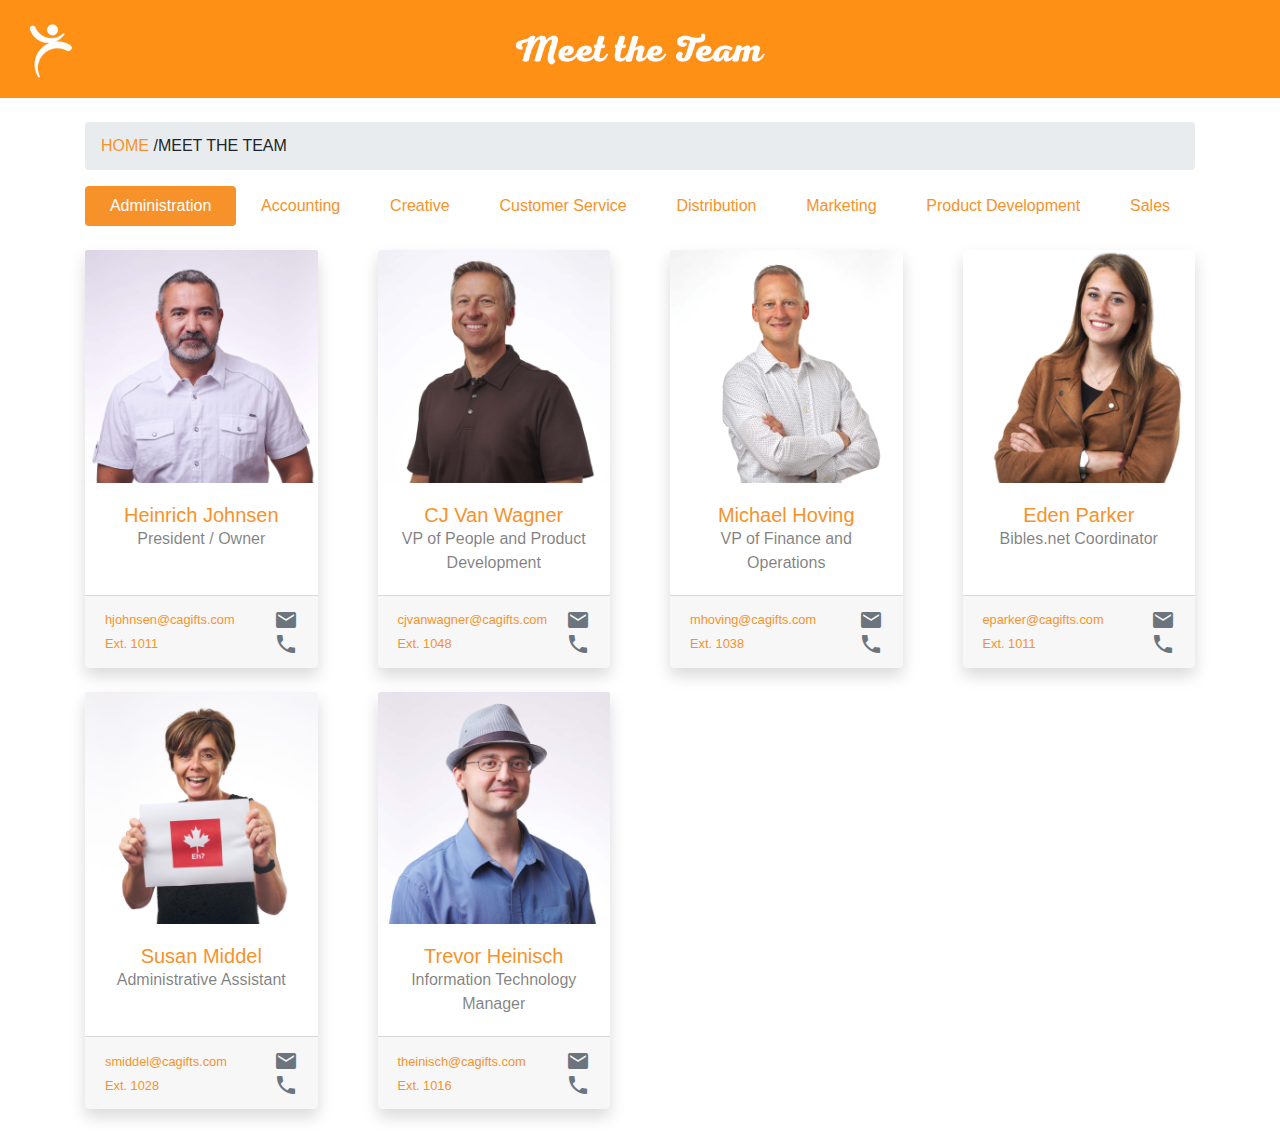
==== commit 99486a8c: "Rename builder.html to index.html" ====
--- a/index.html
+++ b/index.html
@@ -8,11 +8,11 @@
 
     <!-- Bootstrap CSS -->
     <link rel="stylesheet" href="https://stackpath.bootstrapcdn.com/bootstrap/4.3.1/css/bootstrap.min.css" integrity="sha384-ggOyR0iXCbMQv3Xipma34MD+dH/1fQ784/j6cY/iJTQUOhcWr7x9JvoRxT2MZw1T" crossorigin="anonymous">
+    <link href="https://fonts.googleapis.com/icon?family=Material+Icons" rel="stylesheet">
 
-	
     <link rel="stylesheet" href="style.css">
     <title>Meet the Team</title>
-	<link rel="shortcut icon" href="https://www.christianartgifts.com/shopflow/img/favicon.ico">
+	   <link rel="shortcut icon" href="https://www.christianartgifts.com/shopflow/img/favicon.ico">
   </head>
   <body>
   	<style type="text/css">
@@ -26,17 +26,20 @@
 	    .card:hover .card-img-neu {
 	        display: none;
 	    }
-		.card-title {
-		    color: #F7922B;
-		    font-family: 'Graphie-Bold',sans-serif;
-		}
-		.card-text {
-		    color: #53565A;
-		    font-family: 'Graphie-Regular',sans-serif;
-		    text-rendering: optimizeLegibility;
-		    -webkit-font-smoothing: antialiased;
-		    -moz-osx-font-smoothing: grayscale;
-		}
+  		.card-title {
+  		    color: #F7922B;
+  		    font-family: 'Graphie-Bold',sans-serif;
+  		}
+  		.card-text {
+  		    color: #53565A;
+  		    font-family: 'Graphie-Regular',sans-serif;
+  		    text-rendering: optimizeLegibility;
+  		    -webkit-font-smoothing: antialiased;
+  		    -moz-osx-font-smoothing: grayscale;
+  		}
+      .card-footer .card-text {
+        font-size: 12px!important;
+      }
 		@media (max-width: 1199px) {
 			#nav-b-department {
 				display: none;
@@ -59,16 +62,14 @@
 			}
 		}
 	</style>
-  
+
     <!-- Header -->
-	<header class="bg-primary text-center py-5 mb-4">
-	  <div class="container">
-	    <h1 class="font-weight-light text-white">Meet the Team</h1>
-	  </div>
+	<header class="bg-primary text-center mb-4">
+    <img src="MEET THE TEAM.jpg" style="width: 100%">
 	</header>
-	
+
 	<!-- Page Content -->
-	
+
 	<div class="container">
 		<div id="banner-breadcrumb-top" class="content-banner banner-breadcrumb-top"></div>
 		<ul class="breadcrumb hidden-phone" itemprop="breadcrumb">
@@ -81,13 +82,13 @@
 			</li>
 		</ul>
 		<div id="banner-breadcrumb-bottom" class="content-banner banner-breadcrumb-bottom"></div>
-		
+
 		<ul id="nav-b-department" class="nav nav-pills nav-fill"></ul>
 		<ul id="nav-b-m-department" class="nav nav-pills flex-column"></ul>
-		
+
 		<div id="body-b" class="tab-content card-deck"></div>
 	</div>
-	
+
     <script src="https://code.jquery.com/jquery-3.3.1.slim.min.js" integrity="sha384-q8i/X+965DzO0rT7abK41JStQIAqVgRVzpbzo5smXKp4YfRvH+8abtTE1Pi6jizo" crossorigin="anonymous"></script>
     <script src="https://cdnjs.cloudflare.com/ajax/libs/popper.js/1.14.7/umd/popper.min.js" integrity="sha384-UO2eT0CpHqdSJQ6hJty5KVphtPhzWj9WO1clHTMGa3JDZwrnQq4sF86dIHNDz0W1" crossorigin="anonymous"></script>
     <script src="https://stackpath.bootstrapcdn.com/bootstrap/4.3.1/js/bootstrap.min.js" integrity="sha384-JjSmVgyd0p3pXB1rRibZUAYoIIy6OrQ6VrjIEaFf/nJGzIxFDsf4x0xIM+B07jRM" crossorigin="anonymous"></script>
@@ -124,7 +125,36 @@
 				employee_profile += '<div class="card-body text-center">';
 				employee_profile += '<h5 class="card-title mb-0">' + employee['name'] + '</h5>';
 				employee_profile += '<div class="card-text text-black-50">' + employee['role'] + '</div>';
-				employee_profile += '</div></div></div>';
+				employee_profile += '</div>';
+        if (employee['email'] != null || employee['extension'] != null || employee['cell'] != null) {
+  				employee_profile += '<ul class="card-footer text-muted padding-xs" style="margin-bottom: 0!important"><small>';
+          if (employee['email'] != null) {
+            employee_profile += '<li class="d-flex justify-content-between align-items-center">';
+            employee_profile += '<a href="mailto:' + employee['email'] + '">';
+            employee_profile += employee['email'];
+            employee_profile += '</a>';
+            employee_profile += '<i class="material-icons">email</i>';
+            employee_profile += '</li>';
+          }
+          if (employee['extension'] != null) {
+            employee_profile += '<li class="d-flex justify-content-between align-items-center">';
+            employee_profile += '<a href="tel:800-521-7807,' + employee['extension'] + '">';
+            employee_profile += 'Ext. ' + employee['extension'];
+            employee_profile += '</a>';
+            employee_profile += '<i class="material-icons">phone</i>';
+            employee_profile += '</li>';
+          }
+          else if (employee['cell'] != null) {
+            employee_profile += '<li class="d-flex justify-content-between align-items-center">';
+            employee_profile += '<a href="tel:' + employee['cell'] + '">';
+            employee_profile += employee['cell'];
+            employee_profile += '</a>';
+            employee_profile += '<i class="material-icons">phone</i>';
+            employee_profile += '</li>';
+          }
+          employee_profile += '</small></ul>';
+        }
+				employee_profile += '</div></div>';
 				tab_content += employee_profile;
 			}
 			$('#body-b').append(tab_content);
@@ -134,4 +164,4 @@
 		$('#body-b').find('.tab-pane').first().addClass('in show active');
 	</script>
   </body>
-</html>+</html>
